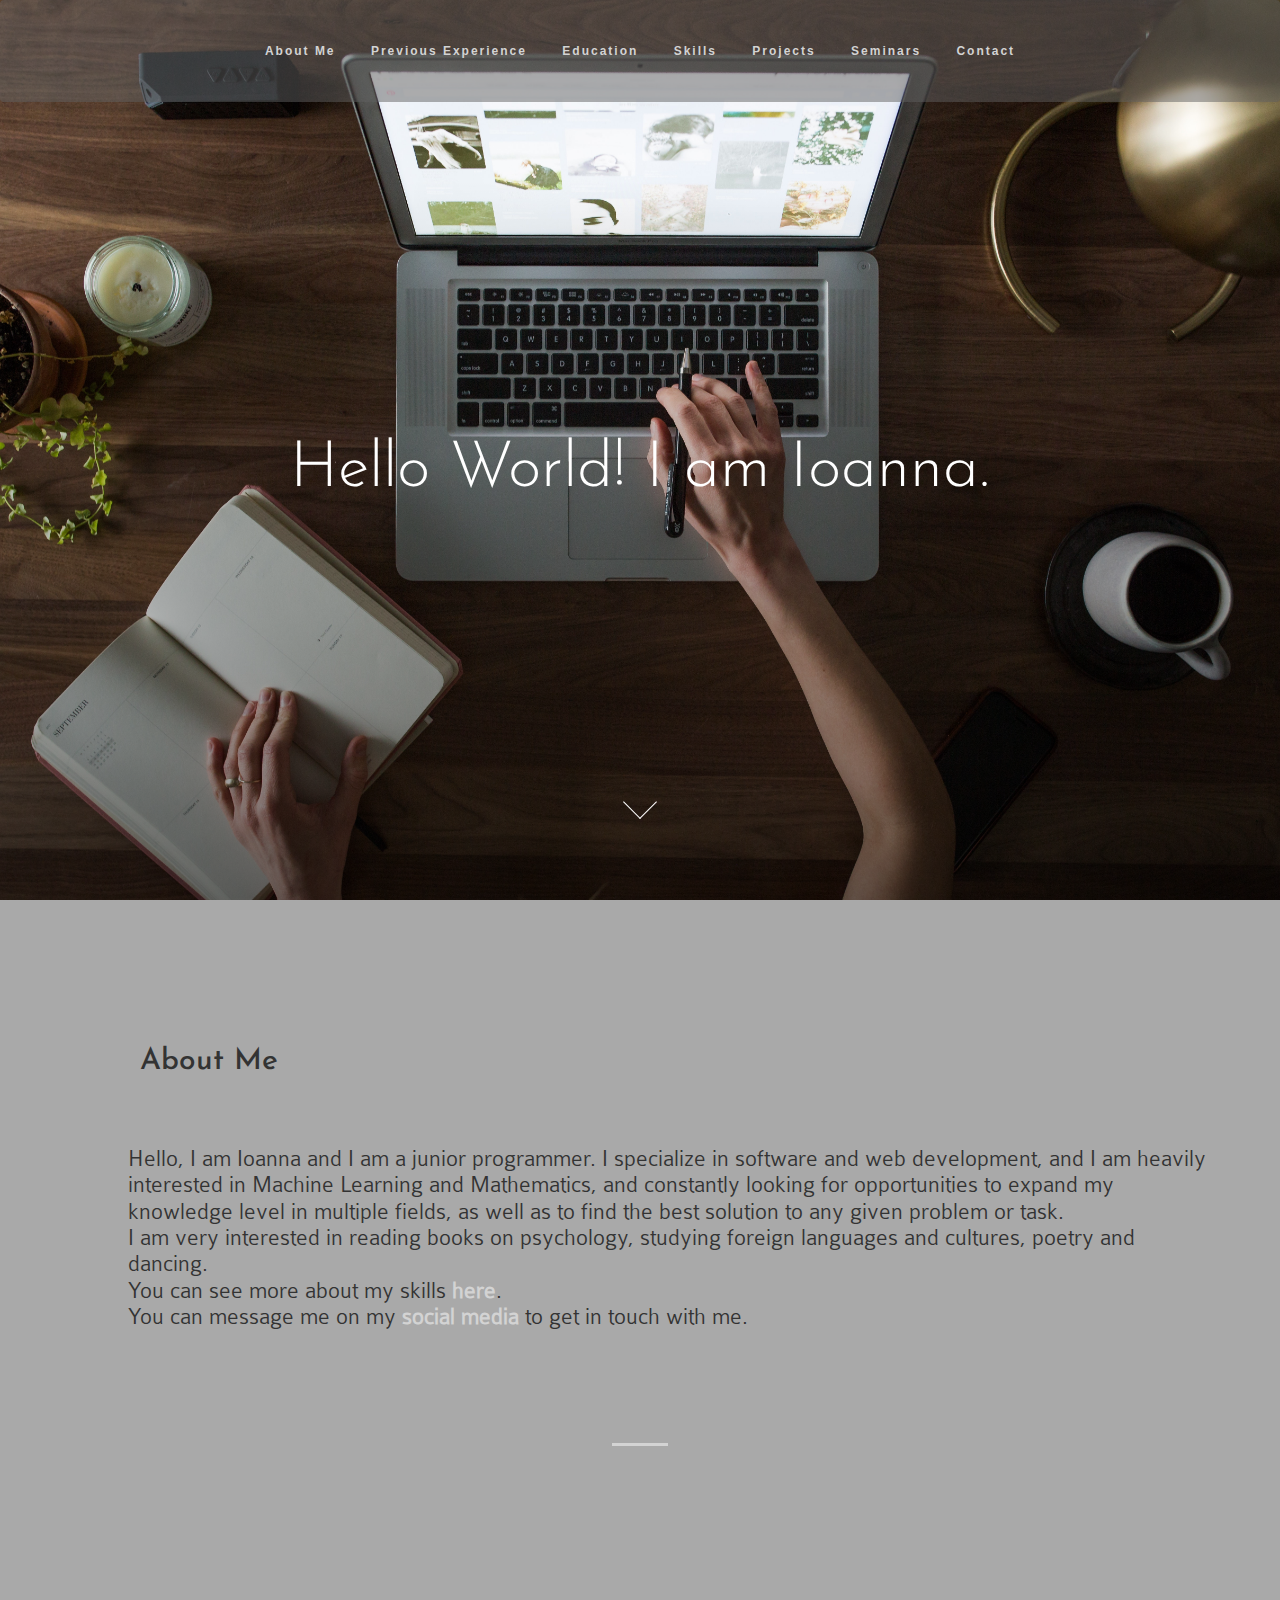
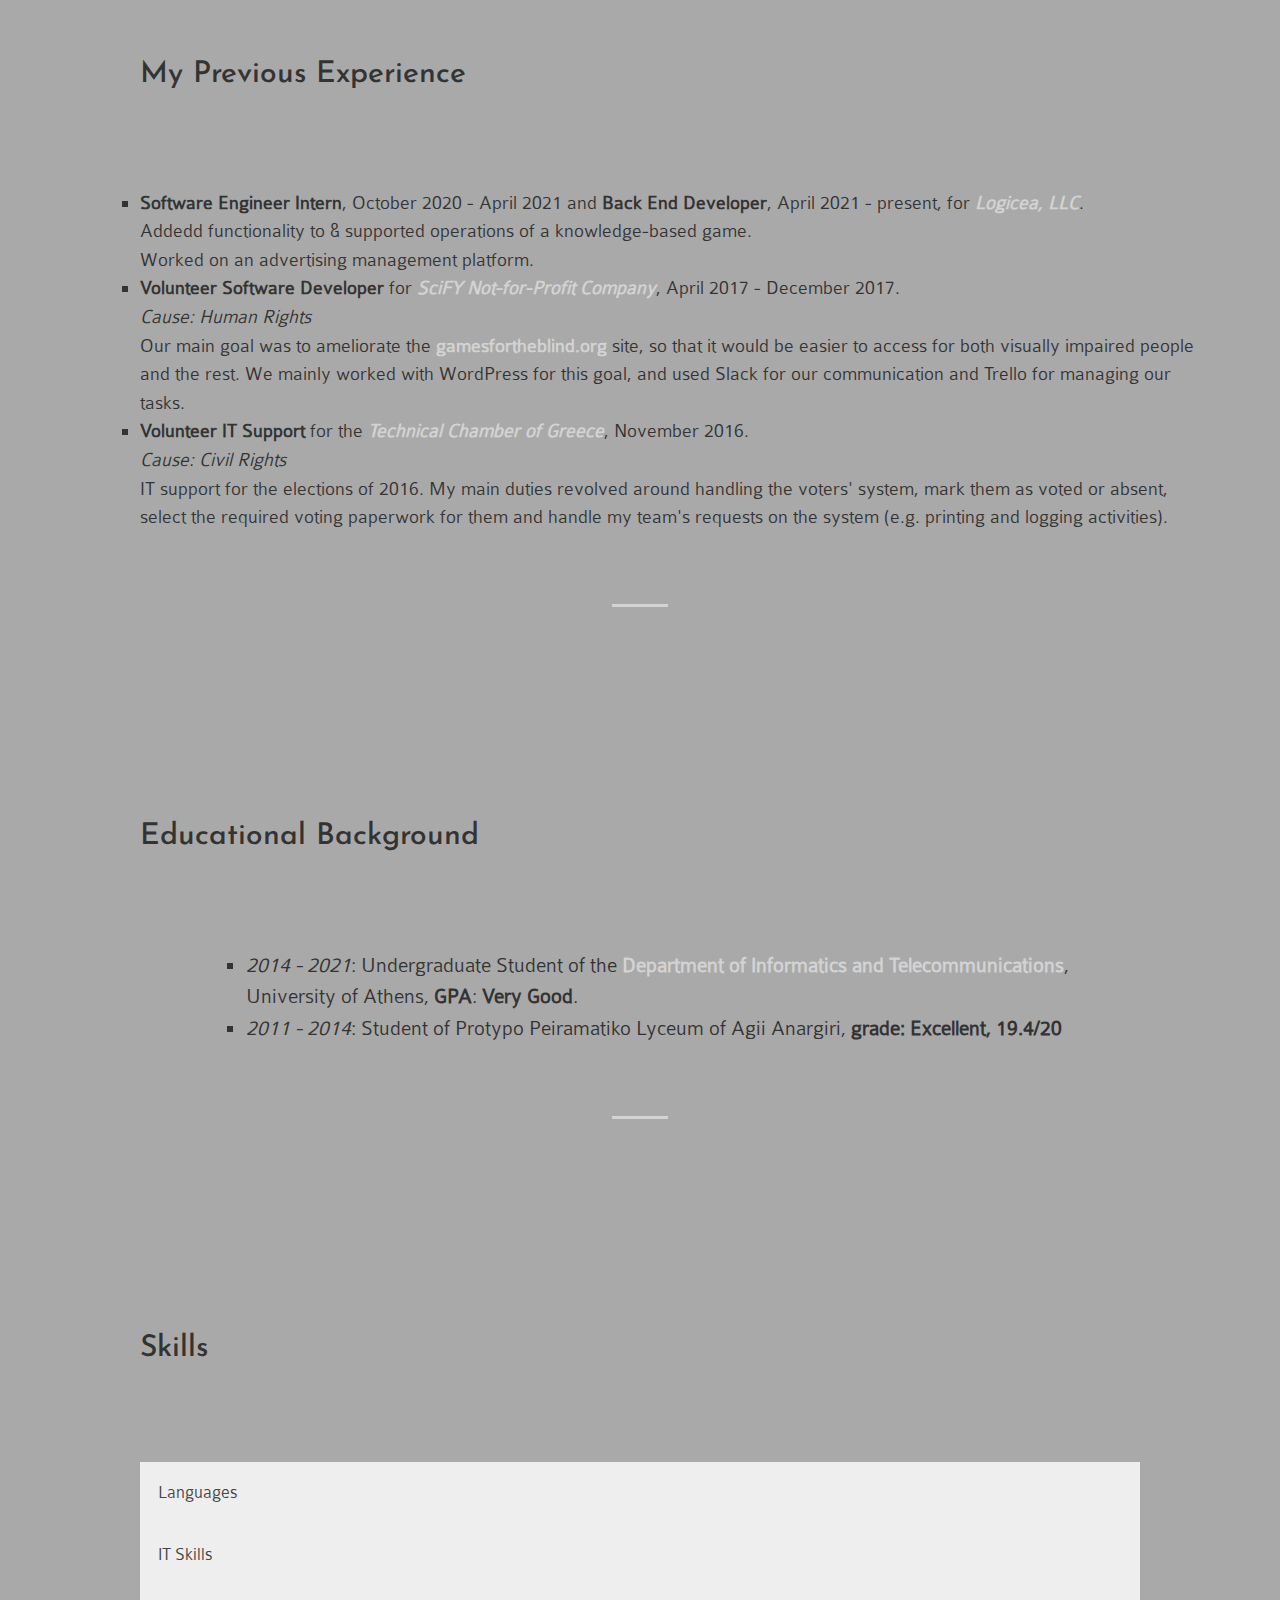
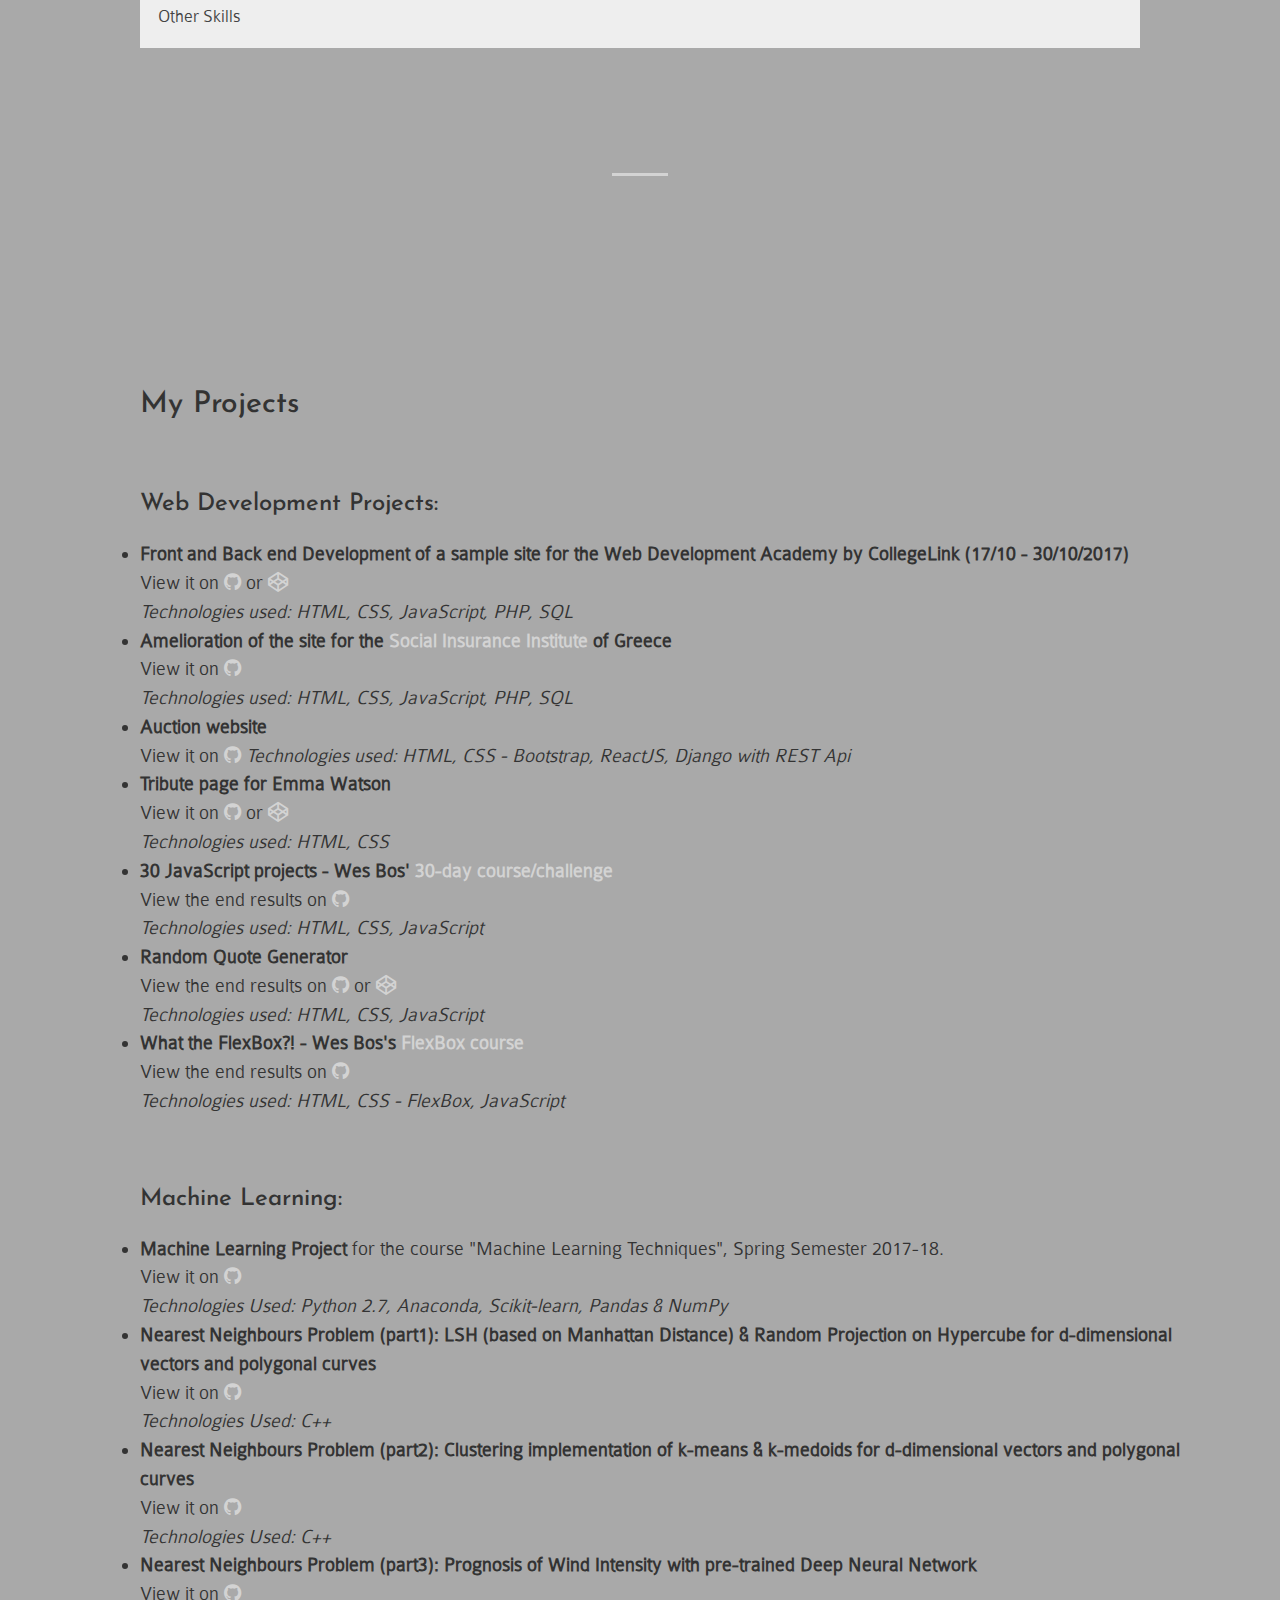
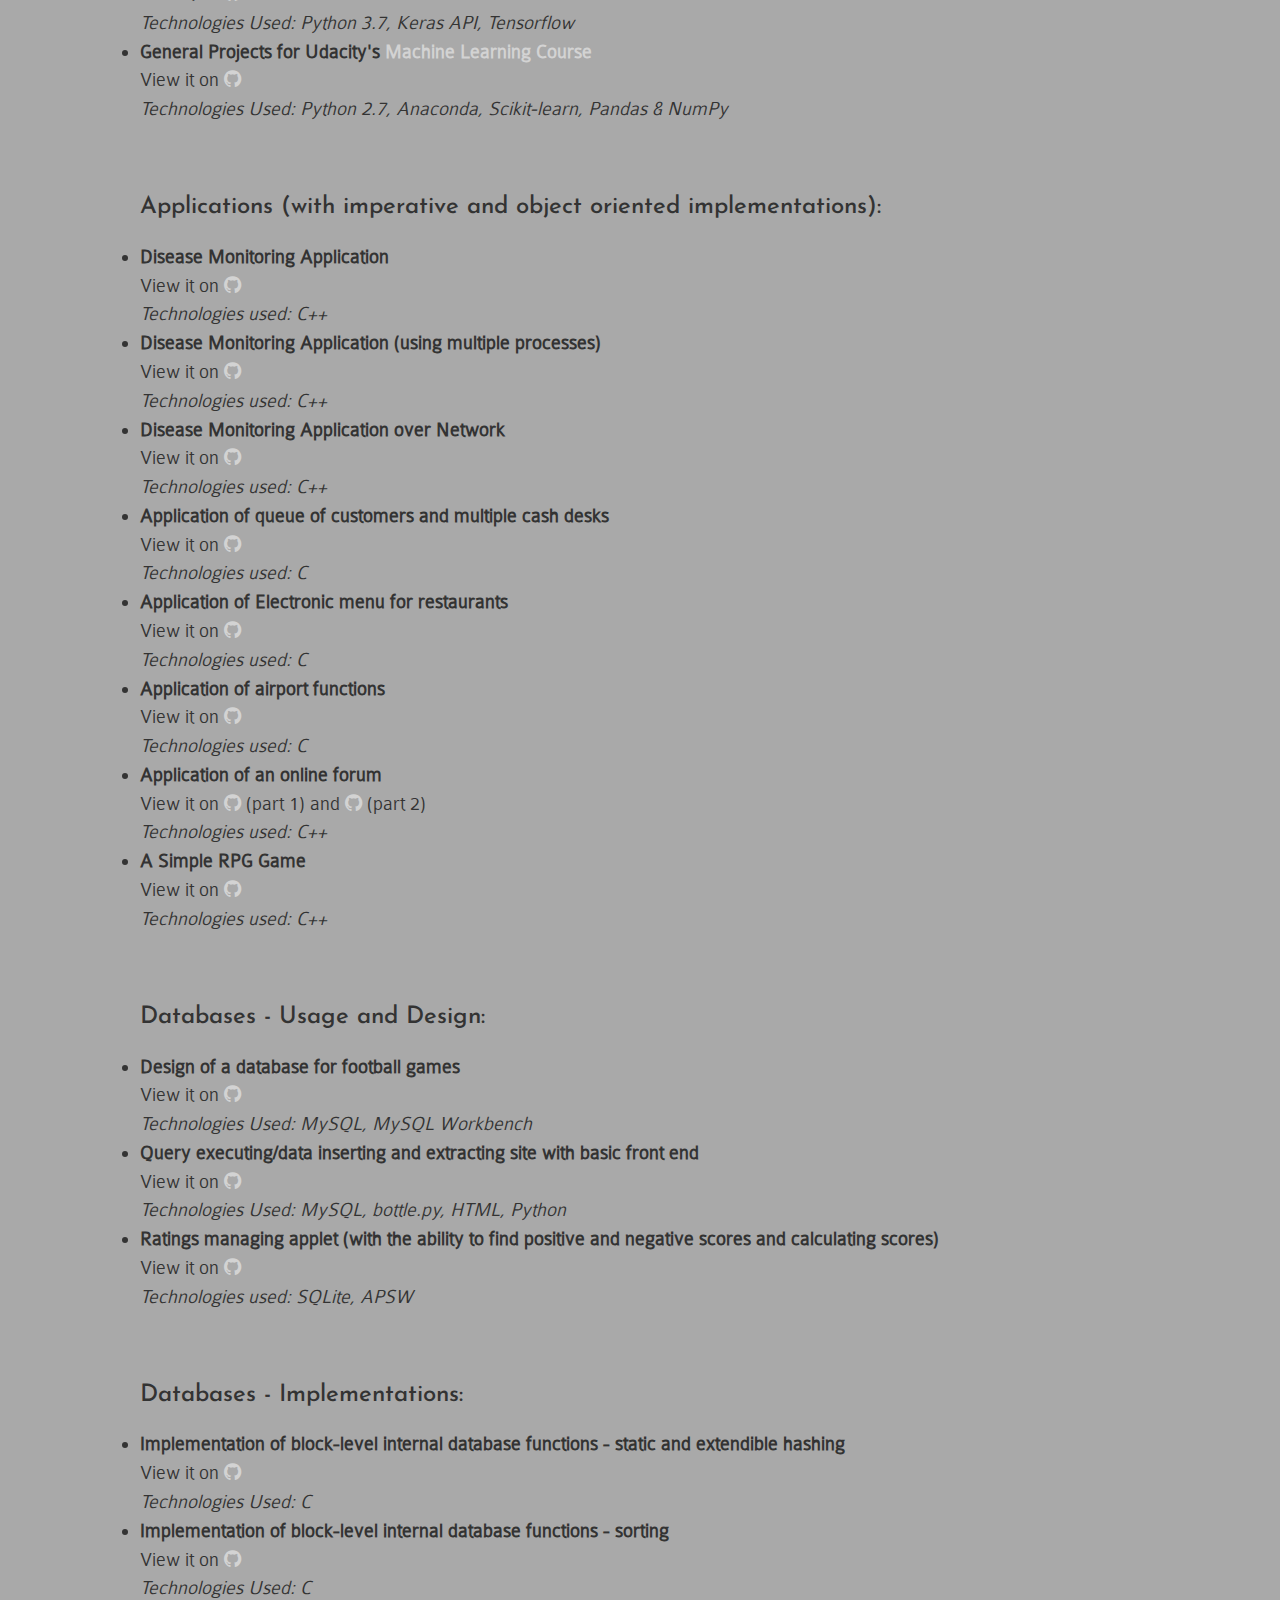
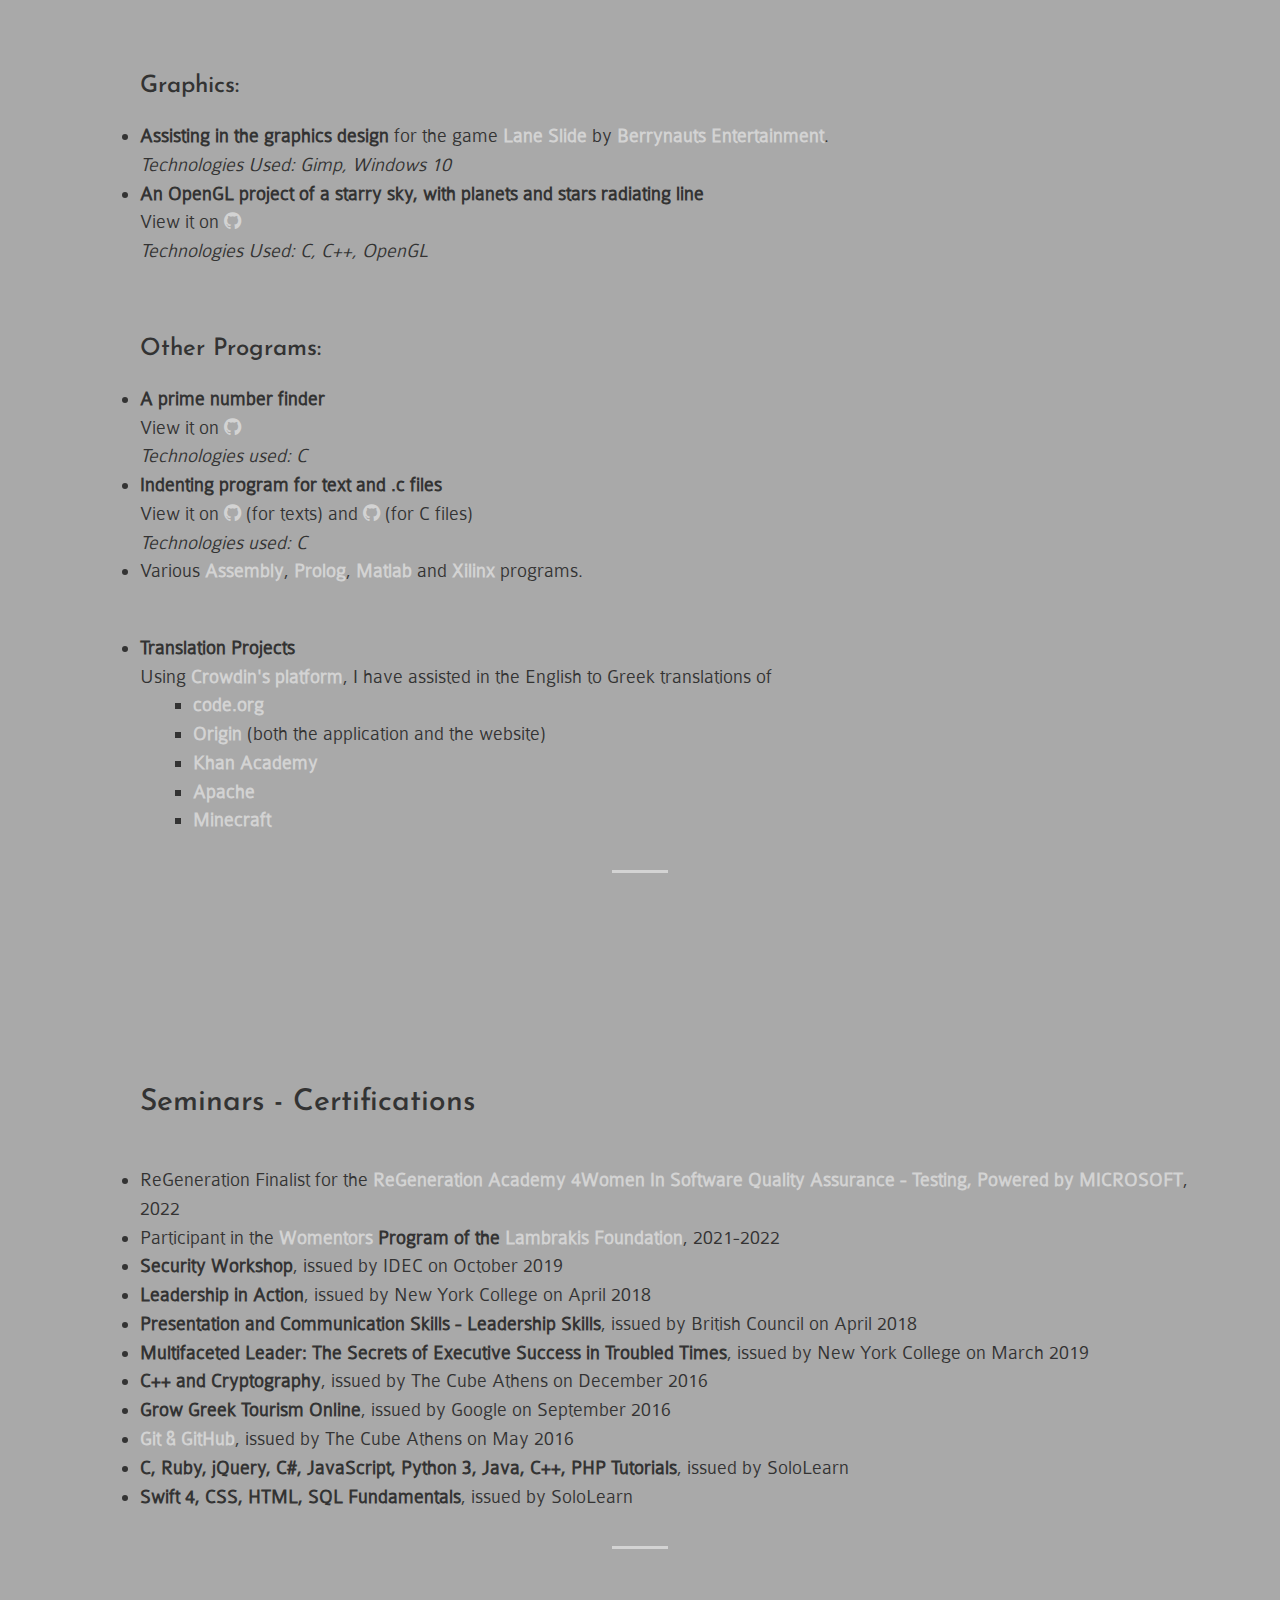
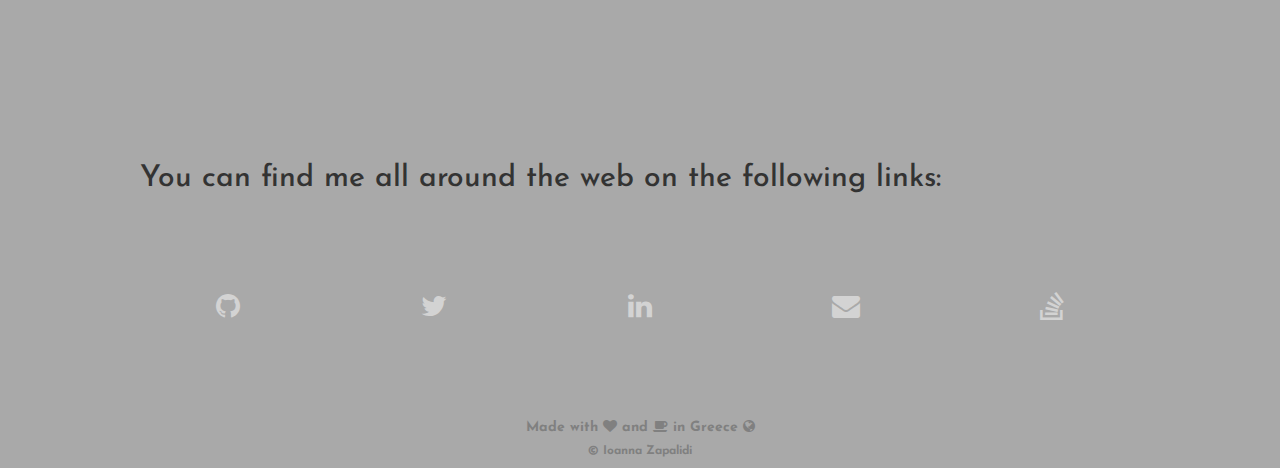
==== index.html @ dc206bec "Update index.html" ====
<!DOCTYPE html>
<html lang="en">

<head>
    <meta charset="utf-8" />
    <meta name="viewport" content="width=device-width, initial-scale=1, shrink-to-fit=no" />
    <meta name="description" content="" />
    <meta name="author" content="" />
    <title>Ioanna's Portfolio</title>
    <link rel="stylesheet" type="text/css" href="./css/style.css" />
    <link rel="stylesheet" href="https://maxcdn.bootstrapcdn.com/bootstrap/3.3.7/css/bootstrap.min.css" />
    <link rel="stylesheet" href="https://cdnjs.cloudflare.com/ajax/libs/font-awesome/4.7.0/css/font-awesome.min.css" />
    <link rel="shortcut icon" type="image/x-icon" href="./img/fav.ico" />
    <script src="https://ajax.googleapis.com/ajax/libs/jquery/3.2.1/jquery.min.js"></script>
    <script src="https://maxcdn.bootstrapcdn.com/bootstrap/3.3.7/js/bootstrap.min.js"></script>
    <noscript>Sorry, your browser does not support JavaScript!</noscript>
</head>

<body>
    <button onclick="topFunction()" id="myBtn" title="Go to top"><i class="fa fa-chevron-up"></i></button>
    <nav class="nav">
        <button class="menu">
      <em class="hamburger"></em>
    </button>
        <ul class="navbar" style="background: rgba(96, 95, 95, 0.5);">
            <li class="firstNavLink">
                <a href="#aboutMe">About Me</a>
            </li>
            <li>
                <a href="#previousExperience">Previous Experience</a>
            </li>
            <li>
                <a href="#education">Education</a>
            </li>
            <li>
                <a href="#skills">Skills</a>
            </li>
            <li>
                <a href="#projects">Projects</a>
            </li>
            <li>
                <a href="#seminars">Seminars</a>
            </li>
            <li>
                <a href="#contactMe">Contact</a>
            </li>
        </ul>
    </nav>
    <script src="https://ajax.googleapis.com/ajax/libs/jquery/3.3.1/jquery.min.js"></script>
    <script src="./js/index.js"></script>
    <section id="section1">
        <h1 class="initialText">Hello World! I am Ioanna.</h1>
        <h1 class="alternativeText">Hello World! <br> I am Ioanna.</h1>
        <!--<script>
        var swap1 = document.querySelector(".initialText");
        var swap2 = document.querySelector(".alternativeText");
      </script>
      -->
        <a href="#aboutMe"><span></span></a>
        <script type="text/javascript">
            var $root = $("html, body");
            $('a[href^="#"]').click(function() {
                $root.animate({
                        scrollTop: $($.attr(this, "href")).offset().top,
                    },
                    500
                );
                return false;
            });
        </script>
    </section>
    <div class="container-fluid" id="aboutMe">
        <h2 class="title">
            About Me
        </h2>
        <div class="row">
            <div class="col-md-12" id="about">
                <script type="text/javascript">
                    $(window).resize(function() {
                        if ($(this).width() < 1024) {
                            $("#moi").hide();
                        } else {
                            $("#moi").show();
                        }
                    });
                </script>
                <h3>
                    Hello, I am Ioanna and I am a junior programmer. I specialize in software and web development, and I am heavily interested in Machine Learning and Mathematics, and constantly looking for opportunities to expand my knowledge level in multiple
                    fields, as well as to find the best solution to any given problem or task.<br /> I am very interested in reading books on psychology, studying foreign languages and cultures, poetry and dancing.<br /> You can see more about
                    my skills <a href="#skills">here</a>.<br /> You can message me on my <a href="#contactMe">social media</a> to get in touch with me.
                </h3>
            </div>
        </div>
        <div class="line-gray text-center">
            <span></span>
        </div>
    </div>
    <div class="container-fluid" id="previousExperience">
        <h2 class="title">
            My Previous Experience
        </h2>
        <div class="list" id="listPrEx">
            <ul>
                <li>
                    <b>Software Engineer Intern</b>, October 2020 - April 2021 and <b>Back End Developer</b>, April 2021 - present, for <i><a href="https://www.logicea.com/">Logicea, LLC</a></i>.
                    <br /> Addedd functionality to & supported operations of a knowledge-based game.
                    <br /> Worked on an advertising management platform.
                </li>
                <li>
                    <b>Volunteer Software Developer</b> for
                    <i><a href="http://www.scify.gr/site/en/">SciFY Not-for-Profit Company</a></i>, April 2017 - December 2017.
                    <br />
                    <i>Cause: Human Rights</i><br /> Our main goal was to ameliorate the
                    <a href="http://www.gamesfortheblind.org/">gamesfortheblind.org</a> site, so that it would be easier to access for both visually impaired people and the rest. We mainly worked with WordPress for this goal, and used Slack for our communication
                    and Trello for managing our tasks.
                </li>
                <li>
                    <b>Volunteer IT Support</b> for the
                    <i><a href="http://portal.tee.gr/portal/page/portal/TEE/TCG">Technical Chamber of Greece</a></i>, November 2016.
                    <br />
                    <i>Cause: Civil Rights</i><br /> IT support for the elections of 2016. My main duties revolved around handling the voters' system, mark them as voted or absent, select the required voting paperwork for them and handle my team's requests
                    on the system (e.g. printing and logging activities).
                </li>
            </ul>
        </div>
        <div class="line-gray text-center">
            <span></span>
        </div>
    </div>
    <div class="container-fluid" id="education">
        <div class="title">
            <h2>
                Educational Background
            </h2>
        </div>
        <div class="list" id="listEdu">
            <ul>
                <li>
                    <i>2014 - 2021</i>: Undergraduate Student of the
                    <a href="http://di.uoa.gr">Department of Informatics and Telecommunications</a>, University of Athens,
                    <b>GPA</b>:
                    <b>Very Good</b>.
                    <!-- Bachelor of Science in Informatics & Telecommunications (4-year degree; 240 ECTS; Grade percentile x%) -->
                </li>
                <li>
                    <i>2011 - 2014</i>: Student of Protypo Peiramatiko Lyceum of Agii Anargiri, <b>grade: Excellent, 19.4/20</b>
                </li>
            </ul>
        </div>
        <div class="line-gray text-center">
            <span></span>
        </div>
    </div>
    <div class="container-fluid" id="skills">
        <div class="title">
            <h2>
                Skills
            </h2>
        </div>
        <div id="bigTable">
            <button class="accordion">Languages</button>
            <div class="panel">
                <table>
                    <thead>
                        <th>Language&nbsp;&nbsp;&nbsp;</th>
                        <th>Level</th>
                    </thead>
                    <tr>
                        <td>Greek</td>
                        <td>Native</td>
                    </tr>
                    <tr>
                        <td>English</td>
                        <td>
                            Certificate of Proficiency in English (University of Michigan), First Certificate of English (University of Cambridge)
                        </td>
                    </tr>
                    <tr>
                        <td>French</td>
                        <td>Delf, niveau B2</td>
                    </tr>
                    <tr>
                        <td>Spanish</td>
                        <td>
                            State Certificate of Language Proficiency (ΚΠγ), level B2 (intermediate)
                        </td>
                    </tr>
                </table>
            </div>
            <button class="accordion">IT Skills</button>
            <div class="panel">
                <table>
                    <thead>
                        <th>Skill</th>
                        <th>Specifics</th>
                    </thead>
                    <tr>
                        <td>Programming Languages</td>
                        <td>
                            C, C++, Python (2.7, 3.5), JAVA (8, 14, 16), Kotlin,  Assembly (MIPS)
                            <!--, Ruby (basics), Swift 4 (basics), C# (basics)-->
                        </td>
                    </tr>
                    <tr>
                        <td>Programming Utilities & Frameworks</td>
                        <td>
                            Apache Kafka, Spring Boot, Docker
                        </td>
                    </tr>
                    <tr>
                        <td>Databases</td>
                        <td>
                            MySQL, MongoDB, Redis, PostgreSQL
                        </td>
                    </tr>
                    <tr>
                        <td>Web Development</td>
                        <td>
                            HTML, CSS, JavaScript (Vanilla, ReactJS), Django
                            <!--, jQuery (fundamentals)-->
                        </td>
                    </tr>
                    <tr>
                        <td>Operational Systems</td>
                        <td>
                            Windows OS (XP, Vista, 7, 8, 8.1, 10), Linux Ubuntu (14.04, 16.04, 18.04, 19.04)
                        </td>
                    </tr>
                    <tr>
                        <td>Version Control & Project Coordination</td>
                        <td>Git, Scrum, Agile, Trello Boards</td>
                    </tr>
                    <tr>
                        <td>Other Programs</td>
                        <td>
                            Microsoft Office (2003, 2007), Xilinx, Unity3D ISE, MatLab, QTSpim, LibreOffice
                        </td>
                    </tr>
                    <tr>
                        <td>Graphics</td>
                        <td>Inkscape, GIMP, OpenGL</td>
                    </tr>
                </table>
            </div>
            <button class="accordion">Other Skills</button>
            <div class="panel">
                <ul>
                    <li>Teamwork</li>
                    <li>Leadership</li>
                    <li>Research</li>
                    <li>Problem Solving</li>
                    <li>E-Learning</li>
                </ul>
            </div>
        </div>
        <div class="line-gray text-center">
            <span></span>
        </div>
        <script type="text/javascript">
            var acc = document.getElementsByClassName("accordion");
            var i;
            for (i = 0; i < acc.length; i++) {
                acc[i].addEventListener("click", function() {
                    this.classList.toggle("active");
                    var panel = this.nextElementSibling;
                    if (panel.style.display === "block") {
                        panel.style.display = "none";
                    } else {
                        panel.style.display = "block";
                    }
                });
            }
        </script>
    </div>
    <div class="container-fluid" id="projects">
        <h2 class="title">
            My Projects
        </h2>
        <h3 class="projectGenres">
            Web Development Projects:
        </h3>
        <ul>
            <li>
                <b>Front and Back end Development of a sample site for the Web
          Development Academy by CollegeLink (17/10 - 30/10/2017)</b><br /> View it on
                <a href="https://github.com/ZapDos7/WDA_Project"><i class="fa fa-github"></i></a> or
                <a href="https://codepen.io/IoannaZapalidi/pen/EbyGKq"><i class="fa fa-codepen"></i></a><br />
                <i>Technologies used: HTML, CSS, JavaScript, PHP, SQL</i>
            </li>
            <li>
                <b>Amelioration of the site for the
          <a href="http://www.ika.gr">Social Insurance Institute</a> of
          Greece</b><br />View it on
                <a href="https://github.com/ZapDos7/HCI_IKA"><i class="fa fa-github"></i></a><br />
                <i>Technologies used: HTML, CSS, JavaScript, PHP, SQL</i>
            </li>
            <li>
                <b>Auction website</b><br /> View it on
                <a href="https://github.com/chris94dim/auctionWebForDi"><i class="fa fa-github"></i></a>
                <i>Technologies used: HTML, CSS - Bootstrap, ReactJS, Django with REST
          Api</i>
            </li>
            <li>
                <b>Tribute page for Emma Watson</b><br /> View it on
                <a href="https://github.com/ZapDos7/freeCodeCamp_mywork/blob/master/emma_watson_tribute_page.html"><i
            class="fa fa-github"></i></a> or
                <a href="https://codepen.io/IoannaZapalidi/pen/NyVOQj"><i class="fa fa-codepen"></i></a><br />
                <i>Technologies used: HTML, CSS</i>
            </li>
            <li>
                <b>30 JavaScript projects - Wes Bos'
          <a href="https://javascript30.com/">30-day course/challenge</a></b><br /> View the end results on
                <a href="https://github.com/ZapDos7/30DaysJS"><i class="fa fa-github"></i></a><br />
                <i>Technologies used: HTML, CSS, JavaScript</i>
            </li>
            <li>
                <b>Random Quote Generator</b><br /> View the end results on
                <a href="https://github.com/ZapDos7/freeCodeCamp_mywork/tree/master/RandomQuoteGenerator"><i
            class="fa fa-github"></i></a> or
                <a href="https://codepen.io/IoannaZapalidi/pen/GdOawm"><i class="fa fa-codepen"></i></a><br />
                <i>Technologies used: HTML, CSS, JavaScript</i>
            </li>
            <li>
                <b>What the FlexBox?! - Wes Bos's
          <a href="https://flexbox.io/">FlexBox course</a></b><br /> View the end results on
                <a href="https://github.com/ZapDos7/What-The-FlexBox"><i class="fa fa-github"></i></a><br />
                <i>Technologies used: HTML, CSS - FlexBox, JavaScript</i>
            </li>
        </ul>
        <h3 class="projectGenres">
            Machine Learning:
        </h3>
        <ul>
            <li>
                <b>Machine Learning Project</b> for the course "Machine Learning Techniques", Spring Semester 2017-18.<br /> View it on
                <a href="https://github.com/ZapDos7/MachineLearning2018"><i class="fa fa-github"></i></a><br />
                <i>Technologies Used: Python 2.7, Anaconda, Scikit-learn, Pandas &
          NumPy</i>
            </li>
            <li>
                <b>Nearest Neighbours Problem (part1): LSH (based on Manhattan
          Distance) & Random Projection on Hypercube for d-dimensional vectors
          and polygonal curves</b><br /> View it on
                <a href="https://github.com/ZapDos7/project1"><i class="fa fa-github"></i></a><br />
                <i>Technologies Used: C++</i>
            </li>
            <li>
                <b>Nearest Neighbours Problem (part2): Clustering implementation of
          k-means & k-medoids for d-dimensional vectors and polygonal
          curves</b><br /> View it on
                <a href="https://github.com/ZapDos7/project2"><i class="fa fa-github"></i></a><br />
                <i>Technologies Used: C++</i>
            </li>
            <li>
                <b>Nearest Neighbours Problem (part3): Prognosis of Wind Intensity
          with pre-trained Deep Neural Network</b><br /> View it on
                <a href="https://github.com/ZapDos7/project3"><i class="fa fa-github"></i></a><br />
                <i>Technologies Used: Python 3.7, Keras API, Tensorflow</i>
            </li>
            <li>
                <b>General Projects for Udacity's
          <a href="https://classroom.udacity.com/courses/ud120/">Machine Learning Course</a> </b><br /> View it on
                <a href="https://github.com/ZapDos7/MachineLearning"><i class="fa fa-github"></i></a><br />
                <i>Technologies Used: Python 2.7, Anaconda, Scikit-learn, Pandas &
          NumPy</i>
            </li>
        </ul>
        <h3 class="projectGenres">
            Applications (with imperative and object oriented implementations):
        </h3>
        <ul>
            <li>
                <b>Disease Monitoring Application</b><br /> View it on <a href="https://github.com/ZapDos7/syspro1"><i class="fa fa-github"></i></a><br>
                <i>Technologies used: C++</i>
            </li>
            <li>
                <b>Disease Monitoring Application (using multiple processes)</b><br /> View it on <a href="https://github.com/ZapDos7/syspro2"><i class="fa fa-github"></i></a><br>
                <i>Technologies used: C++</i>
            </li>
            <li>
                <b>Disease Monitoring Application over Network</b><br /> View it on <a href="https://github.com/ZapDos7/syspro3"><i class="fa fa-github"></i></a><br>
                <i>Technologies used: C++</i>
            </li>
            <li>
                <b>Application of queue of customers and multiple cash desks</b><br /> View it on
                <a href="https://github.com/ZapDos7/Data_Structures_2015/tree/master/Ergasia1"><i
            class="fa fa-github"></i></a><br />
                <i>Technologies used: C</i>
            </li>
            <li>
                <b>Application of Electronic menu for restaurants</b><br /> View it on
                <a href="https://github.com/ZapDos7/Data_Structures_2015/tree/master/Ergasia2"><i
            class="fa fa-github"></i></a><br />
                <i>Technologies used: C</i>
            </li>
            <li>
                <b>Application of airport functions</b><br /> View it on
                <a href="https://github.com/ZapDos7/Data_Structures_2015/tree/master/Ergasia3"><i
            class="fa fa-github"></i></a><br />
                <i>Technologies used: C</i>
            </li>
            <li>
                <b>Application of an online forum</b><br /> View it on
                <a href="https://github.com/ZapDos7/OOP_Cpp_2015/tree/master/EXER%201"><i class="fa fa-github"></i></a> (part 1) and
                <a href="https://github.com/ZapDos7/OOP_Cpp_2015/tree/master/EXER%202"><i class="fa fa-github"></i></a> (part 2)<br />
                <i>Technologies used: C++</i>
            </li>
            <li>
                <b>A Simple RPG Game</b><br /> View it on
                <a href="https://github.com/ZapDos7/OOP_Cpp_2015/tree/master/EXER%203"><i class="fa fa-github"></i></a><br />
                <i>Technologies used: C++</i>
            </li>
        </ul>
        <h3 class="projectGenres">
            Databases - Usage and Design:
        </h3>
        <ul>
            <li>
                <b>Design of a database for football games</b><br />View it on
                <a href="https://github.com/ZapDos7/Databases1_2016/tree/master/3"><i class="fa fa-github"></i></a><br />
                <i>Technologies Used: MySQL, MySQL Workbench</i>
            </li>
            <li>
                <b>Query executing/data inserting and extracting site with basic front
          end</b><br />View it on
                <a href="https://github.com/ZapDos7/Databases1_2016/tree/master/2"><i class="fa fa-github"></i></a><br />
                <i>Technologies Used: MySQL, bottle.py, HTML, Python</i>
            </li>
            <li>
                <b>Ratings managing applet (with the ability to find positive and
          negative scores and calculating scores)</b><br />View it on
                <a href="https://github.com/ZapDos7/Databases1_2017/tree/master/assignment3_omada58"><i
            class="fa fa-github"></i></a><br />
                <i>Technologies used: SQLite, APSW</i>
            </li>
        </ul>
        <h3 class="projectGenres">
            Databases - Implementations:
        </h3>
        <ul>
            <li>
                <b>Implementation of block-level internal database functions - static
          and extendible hashing</b><br /> View it on
                <a href="https://github.com/ZapDos7/Databases2_2017/tree/master/ergasia_1/Ergasia%201%202016-2017"><i
            class="fa fa-github"></i></a><br />
                <i>Technologies Used: C</i>
            </li>
            <li>
                <b>Implementation of block-level internal database functions -
          sorting</b><br /> View it on
                <a href="https://github.com/ZapDos7/Databases2_2017/tree/master/ergasia_2"><i
            class="fa fa-github"></i></a><br />
                <i>Technologies Used: C</i>
            </li>
        </ul>
        <h3 class="projectGenres">
            Graphics:
        </h3>
        <ul>
            <li>
                <b>Assisting in the graphics design</b> for the game
                <a href="https://play.google.com/store/apps/details?id=com.Berrynauts.LaneSlide&hl=en">Lane Slide</a> by
                <a href="http://halisavakis.com/berrynauts/">Berrynauts Entertainment</a>.<br />
                <i>Technologies Used: Gimp, Windows 10</i>
            </li>
            <li>
                <b>An OpenGL project of a starry sky, with planets and stars radiating
          line</b><br /> View it on
                <a href="https://github.com/ZapDos7/Starry_Sky"><i class="fa fa-github"></i></a><br />
                <i>Technologies Used: C, C++, OpenGL</i>
            </li>
        </ul>
        <h3 class="projectGenres">
            Other Programs:
        </h3>
        <ul>
            <li>
                <b>A prime number finder</b><br />View it on
                <a href="https://github.com/ZapDos7/Small_C_Programs/tree/master/Ergasia_1"><i class="fa fa-github"></i></a>
                <br /><i>Technologies used: C</i>
            </li>
            <li>
                <b>Indenting program for text and .c files</b><br />View it on
                <a href="https://github.com/ZapDos7/Small_C_Programs/tree/master/Ergasia_2"><i class="fa fa-github"></i></a> (for texts) and
                <a href="https://github.com/ZapDos7/Small_C_Programs/tree/master/Ergasia_3"><i class="fa fa-github"></i></a> (for C files) <br /><i>Technologies used: C</i>
            </li>
            <li>
                Various
                <a href="https://github.com/ZapDos7/Assembly_Projects">Assembly</a>,
                <a href="https://github.com/ZapDos7/Prolog_Projects">Prolog</a>,
                <a href="https://github.com/ZapDos7/MatlabV">Matlab</a> and
                <a href="https://github.com/ZapDos7/LogicDesignLab_Xilinx">Xilinx</a> programs.
            </li>
        </ul>
        <ul>
            <li>
                <b>Translation Projects</b><br /> Using <a href="https://crowdin.com/">Crowdin's platform</a>, I have assisted in the English to Greek translations of
                <ul class="translations-ul">
                    <li><a href="https://code.org/">code.org</a></li>
                    <li>
                        <a href="https://www.originprotocol.com/en">Origin</a> (both the application and the website)
                    </li>
                    <li><a href="https://www.khanacademy.org/">Khan Academy</a></li>
                    <li><a href="https://httpd.apache.org/">Apache</a></li>
                    <li><a href="https://www.minecraft.net/en-us/">Minecraft</a></li>
                </ul>
            </li>
        </ul>
        <div class="line-gray text-center">
            <span></span>
        </div>
    </div>

    <div class="container-fluid" id="seminars">
        <h2 class="title">
            Seminars - Certifications
        </h2>
        <ul>
            <!-- <li> <b>Full Stack Web Development Certification</b>, issued by Free Code Camp on XX, YYYY </li> -->
            <li>ReGeneration Finalist for the <b><a href="https://www.regeneration.gr/en/regen-academy/4women-in-software-quality-assurance-testing/">ReGeneration Academy 4Women In Software Quality Assurance - Testing, Powered by MICROSOFT</a></b>, 2022</li>
            <li>Participant in the <b><a href="https://www.womentors.gr/en/home/">Womentors</a> Program of the <a href="https://www.lrf.gr/">Lambrakis Foundation</a></b>, 2021-2022</li>
            <li><b>Security Workshop</b>, issued by IDEC on October 2019</li>
            <li><b>Leadership in Action</b>, issued by New York College on April 2018</li>
            <li><b>Presentation and Communication Skills - Leadership Skills</b>, issued by British Council on April 2018</li>
            <li><b>Multifaceted Leader: The Secrets of Executive Success in Troubled Times</b>, issued by New York College on March 2019</li>
            <li><b>C++ and Cryptography</b>, issued by The Cube Athens on December 2016</li>
            <li><b>Grow Greek Tourism Online</b>, issued by Google on September 2016</li>
            <li><b><a href="http://git-class.gr/">Git & GitHub</a></b>, issued by The Cube Athens on May 2016</li>
            <li><b>C, Ruby, jQuery, C#, JavaScript, Python 3, Java, C++, PHP Tutorials</b>, issued by SoloLearn</li>
            <li><b>Swift 4, CSS, HTML, SQL Fundamentals</b>, issued by SoloLearn</li>
        </ul>
        <div class="line-gray text-center">
            <span></span>
        </div>
    </div>

    <div class="container-fluid" id="contactMe">
        <h2 class="title">
            You can find me all around the web on the following links:
        </h2>
        <div class="row align-items-center text-center" id="links">
            <div>
                <a href="https://github.com/ZapDos7/"><i class="fa fa-github fa-2x"></i></a>
            </div>
            <div>
                <a href="https://twitter.com/ioanna_zap"><i class="fa fa-twitter fa-2x"></i></a>
            </div>
            <div>
                <a href="https://www.linkedin.com/in/ioanna-zapalidi/"><i class="fa fa-linkedin fa-2x"></i></a>
            </div>
            <div>
                <a href="mailto:ioanna.zapalidi@gmail.com"><i class="fa fa-envelope fa-hover-hidden fa-2x"></i><i
            class="fa fa-envelope-open fa-hover-show fa-2x"></i></a>
            </div>
            <div>
                <a href="https://stackoverflow.com/users/7436412/zap"><i class="fa fa-stack-overflow fa-2x"></i></a>
            </div>
        </div>
    </div>

    <div class="container-fluid footer text-center">
        <div class="row align-items-center text-center" id="footer">
            <h5>
                Made with <i class="fa fa-heart"></i> and
                <i class="fa fa-coffee"></i> in Greece <i class="fa fa-globe"></i>
            </h5>
            <h6>© Ioanna Zapalidi</h6>
        </div>
    </div>
</body>

</html>
---- css/style.css ----
/*Font*/

@import url(https://fonts.googleapis.com/css?family=Josefin+Sans:300,400);
* {
    margin: 0;
    padding: 0;
}


/* See https://codepen.io/nxworld/pen/OyRrGy for more */

@font-face {
    font-family: 'Colaborate';
    src: url('../otfs/Colab/ColabLig.otf');
}


/* Entire Page*/

body {
    color: white;
    height: 100%;
    background-color: #A9A9A9 !important;
    position: relative;
    /* important for scrollspy */
}

html {
    height: 100%;
}


/* NavBar */

.navbar {
    padding-left: 10%;
    padding-right: 10%;
}

.nav {
    text-align: center;
    transition: all .5s ease;
    font-size: 12px;
    font-family: 'Open Sans', sans-serif;
    width: 100%;
    z-index: 100;
    position: absolute;
    /* bottom: 0; */
    left: 0;
    letter-spacing: 2px;
    line-height: 100px;
    -webkit-transition-property: background-color, box-shadow, line-height, height;
    transition-property: background-color, box-shadow, line-height, height;
    -webkit-transition-timing-function: cubic-bezier(0.78, 0.13, 0.15, 0.86);
    transition-timing-function: cubic-bezier(0.78, 0.13, 0.15, 0.86);
    -webkit-transition-duration: 0.3s;
    transition-duration: 0.3s;
}

.nav ul {
    margin: 0;
}

.nav ul li {
    text-align: center;
    display: inline-block;
    list-style: none;
    padding: 15px 15px;
    cursor: pointer;
    line-height: 30px;
}

.sticky {
    position: fixed !important;
    top: 0;
    box-shadow: 0 1px 4px rgba(0, 0, 0, 0.3);
    /* box-shadow: 0 4px 5px -2px rgba(0,0,0,0.22), 0 2px 1px -1px rgba(0,0,0,0.05); */
    background-color: #fff;
    line-height: 30px;
}

.sticky ul li a {
    color: #6E7982;
}

.sticky ul li:hover a {
    color: #E33B00;
}

.pattern-overlay {
    height: 100%;
    left: 0;
    position: fixed;
    top: 0;
    width: 100%;
    z-index: 0;
}

.menu {
    display: none;
}

.nav open>button {
    border-color: #000000;
}

.navbar {
    padding-left: 0%;
    padding-right: 0%;
}

#section1>.alternativeText {
    visibility: hidden;
}

#section1>.initialText {
    visibility: visible;
}

@media (max-width: 800px) {
    .firstNavLink {
        padding-top: 15% !important;
    }
    #section1>h1 {
        font-size: 280%;
    }
    #section1>.alternativeText {
        visibility: hidden;
    }
    #section1>.initialText {
        visibility: visible;
    }
    .sticky .menu {
        top: 0;
    }
    .sticky .menu .hamburger {
        background: #6E7982;
    }
    .sticky .menu .hamburger::before,
    .sticky .menu .hamburger::after {
        background: #6E7982;
    }
    .open.sticky .hamburger {
        background: transparent;
    }
    .open .hamburger {
        background-color: transparent;
    }
    .open .hamburger::before {
        -webkit-transform: rotate(45deg);
        -ms-transform: rotate(45deg);
        transform: rotate(45deg);
    }
    .open .hamburger::after {
        -webkit-transform: rotate(-45deg) translate(2px, -2px);
        -ms-transform: rotate(-45deg) translate(2px, -2px);
        transform: rotate(-45deg) translate(2px, -2px);
    }
    .menu {
        display: block;
        outline: none;
        position: relative;
        line-height: 60px;
        float: left;
        left: 20px;
        top: 20px;
        width: 60px;
        height: 60px;
        background: none;
        border: 0;
        padding: 0;
        margin: 0;
        cursor: pointer;
        opacity: 0.7;
        -webkit-transition: opacity 150ms;
        transition: opacity 150ms;
    }
    .menu:hover {
        opacity: 1;
    }
    .hamburger,
    .hamburger::after,
    .hamburger::before {
        margin: 0 auto;
        display: block;
        width: 24px;
        height: 3px;
        line-height: 0;
        -webkit-transition: all 150ms;
        transition: all 150ms;
    }
    .hamburger::before {
        content: '';
        -webkit-transform: rotate(45deg);
        -ms-transform: rotate(45deg);
        transform: rotate(45deg);
        background: #fff;
    }
    .hamburger::after {
        content: '';
        -webkit-transform: rotate(-45deg) translate(2px, -2px);
        -ms-transform: rotate(-45deg) translate(2px, -2px);
        transform: rotate(-45deg) translate(2px, -2px);
        background: #fff;
    }
    .hamburger {
        background: #fff;
    }
    .hamburger::after {
        -webkit-transform: translateY(5px);
        -ms-transform: translateY(5px);
        transform: translateY(5px);
    }
    .hamburger::before {
        -webkit-transform: translateY(-8px);
        -ms-transform: translateY(-8px);
        transform: translateY(-8px);
    }
    .navbar {
        -webkit-transition: -webkit-transform 150ms;
        transition: transform 150ms;
        background-color: white !important;
    }
    ul.navbar {
        -webkit-transform: translate(-100%, 0);
        -ms-transform: translate(-100%, 0);
        transform: translate(-100%, 0);
        /*transform: translateY(-200%);*/
        padding-left: 0;
    }
    ul.navbar li {
        line-height: calc((100vh - 160px) / 7);
        display: block;
        padding: 0;
    }
    .open .navbar {
        -webkit-transform: translate(0, 0);
        -ms-transform: translate(0, 0);
        transform: translate(0, 0);
    }
    .nav {
        height: 100px;
    }
    .nav.open {
        height: auto;
        min-height: 100%;
    }
    .nav.sticky {
        height: 60px;
    }
    .nav .open.sticky {
        height: auto;
    }
}

@media (max-width: 750px) {
    #section1>.initialText {
        visibility: hidden;
        font-size: small;
    }
    #section1>.alternativeText {
        visibility: visible;
    }
    .nav>.firstNavLink {
        padding-right: 27%;
    }
}

@media (max-width: 400px) {
    .nav>.firstNavLink {
        padding-right: 17%;
    }
    .title {
        padding-top: 30% !important;
    }
}


/*Links*/

.navbar>li>a::before {
    color: #282828 !important;
}

a {
    display: inline-block;
    position: relative;
    color: #d3d3d3 !important;
    font-weight: bold;
}

a:hover {
    text-decoration: none !important;
}

a::after {
    content: '';
    position: absolute;
    width: 100%;
    transform: scaleX(0);
    height: 2px;
    bottom: 0;
    left: 0;
    background-color: #d3d3d3;
    transform-origin: bottom right;
    transition: transform 0.25s ease-out;
}

a:hover::after {
    transform: scaleX(1);
    transform-origin: bottom left;
}


/*Top Section that points downwards*/

section {
    position: relative;
    width: 100%;
    height: 100%;
}

section::after {
    position: absolute;
    bottom: 0;
    left: 0;
    content: '';
    width: 100%;
    height: 80%;
    background: linear-gradient(to bottom, rgba(0, 0, 0, 0) 0, rgba(0, 0, 0, 0.34) 80%, rgba(0, 0, 0, 0.51) 100%);
}

section h1 {
    position: absolute;
    top: 50%;
    left: 50%;
    z-index: 2;
    -webkit-transform: translate(-50%, -50%);
    transform: translate(-50%, -50%);
    color: #fff;
    font: normal 300 64px/1 'Josefin Sans', sans-serif;
    text-align: center;
    white-space: nowrap;
}

#section1 {
    background: url(../img/pc10.jpg) center center / cover no-repeat;
    /* Pictures by https://pixabay.com/ - no copyright images */
}

#section1 a {
    position: absolute;
    bottom: 20px;
    left: 50%;
    z-index: 2;
    display: inline-block;
    -webkit-transform: translate(0, -50%);
    transform: translate(0, -50%);
    color: #fff;
    font: normal 400 20px/1 'Josefin Sans', sans-serif;
    letter-spacing: .1em;
    text-decoration: none;
    transition: opacity .3s;
}

#section1 a:hover {
    opacity: .5;
}

#section1 a {
    padding-top: 60px;
}

#section1 a span {
    position: absolute;
    top: 0;
    left: 50%;
    width: 24px;
    height: 24px;
    margin-left: -12px;
    border-left: 1px solid #fff;
    border-bottom: 1px solid #fff;
    -webkit-transform: rotate(-45deg);
    transform: rotate(-45deg);
    -webkit-animation: sdb04 2s infinite;
    animation: sdb04 2s infinite;
    box-sizing: border-box;
}


/*For each section*/

.title {
    padding-left: 10%;
    padding-bottom: 2%;
    font-family: 'Josefin Sans';
    padding-top: 10%;
}


/*List Edu and List Previous Experience*/

.list {
    padding-left: 10%;
    font-size: 110%;
}


/*About Me*/

.responsive {
    float: left;
    position: relative;
    /*transform: translateY(40%);*/
    margin-right: 20%;
    overflow: auto;
}

.clearfix::after {
    content: "";
    clear: both;
    display: table;
}

#moi {
    width: 20%;
    height: 20%;
    padding-right: 2%;
    padding-bottom: 1%;
    padding-top: 1%;
}

#about {
    padding-left: 10%;
    padding-right: 5%;
    padding-top: 1%;
    padding-bottom: 8%;
    font-family: 'Colaborate';
}


/*Previous Experience*/

#listPrEx>ul {
    list-style-type: square;
}

#listPrEx>ul>li {
    font-size: 130%;
}

#listPrEx {
    padding-left: 10%;
    padding-right: 5%;
    padding-top: 5%;
    padding-bottom: 5%;
    font-family: 'Colaborate';
}


/*Education*/

#listEdu {
    padding-left: 10%;
    padding-right: 5%;
    padding-top: 5%;
    padding-bottom: 5%;
    font-family: 'Colaborate';
    font-size: 120%;
}

#listEdu>ul {
    padding-left: 10%;
    list-style-type: square;
}

#listEdu>ul>li {
    padding-right: 10%;
    font-size: 130%;
}


/*Languages Accordion*/

.accordion {
    background-color: #eee;
    color: #444;
    cursor: pointer;
    padding: 18px;
    width: 100%;
    border: none;
    text-align: left;
    outline: none;
    font-size: 130%;
    transition: 0.4s;
}

.active,
.accordion:hover {
    background-color: #ccc;
}

.panel {
    padding: 0 18px;
    display: none;
    background-color: white;
    overflow: hidden;
}

table {
    border-collapse: collapse;
    width: 90%;
}

td,
th {
    border: 1px solid #dddddd;
    text-align: left;
    padding: 8px;
}

th {
    font-size: .85em;
    letter-spacing: .1em;
    background: #d3d3d3;
}

tr:nth-child(even) {
    background-color: #f0f0f0;
}

#education {
    padding-top: 0%;
}

#bigTable {
    padding-left: 10%;
    padding-right: 10%;
    padding-top: 5%;
    padding-bottom: 10%;
    font-family: 'Colaborate';
    table-layout: fixed;
    border-collapse: collapse;
}

#bigTable>div.panel {
    padding-bottom: 3%;
    padding-top: 3%;
    padding-left: 10%;
    padding-right: 3%;
}

thead {
    font-size: 140%;
    border-bottom: none;
}

#bigTable>div>table>tbody>tr>td {
    font-size: 130%;
}

#bigTable>div>ul {
    list-style-type: square;
    padding-left: 10%;
    padding-top: 2%;
    padding-bottom: 1%;
}

#bigTable>div>ul>li {
    font-size: 130%;
}


/*Skills*/


/*Projects*/

#projects>h3 {
    font-family: 'Josefin Sans';
}

#projects>ul {
    padding-left: 10%;
    padding-right: 5%;
    padding-top: 1%;
    padding-bottom: 2%;
    font-family: 'Colaborate';
    font-size: 120%;
}

.projectGenres {
    padding-left: 10%;
    padding-top: 2%;
}

#projects>ul>li {
    font-size: 120%;
}

.translations-ul {
    list-style: square;
    padding-left: 5%;
}


/* Seminars */

#seminars>ul {
    padding-left: 10%;
    padding-right: 5%;
    padding-top: 1%;
    padding-bottom: 2%;
    font-family: 'Colaborate';
    font-size: 120%;
}

#seminars>ul>li {
    font-size: 120%;
}


/*Contact Me*/

#links {
    padding-top: 5%;
    padding-bottom: 2%;
    padding-right: 10%;
    padding-left: 10%;
    display: flex;
    flex-wrap: wrap;
    justify-content: space-between;
}

#links>div {
    flex: 1;
}


/*Footer*/

#footer>h5 {
    font-family: 'Josefin Sans';
    font-weight: bold;
    color: gray;
}

#footer>h6 {
    font-family: 'Josefin Sans';
    font-weight: bold;
    color: gray;
}

#footer {
    padding-top: 5%;
    color: #000000
}


/*
.sourcererS {
  font-size: x-large;
}*/

*>.fa.fa-hover-show,
*:hover>.fa.fa-hover-hidden {
    display: none;
}

*:hover>.fa.fa-hover-show {
    display: inline-block;
}


/*delete this after adding colours to each section?*/

.line-gray span {
    background: #d3d3d3;
    display: inline-block;
    padding: 0.1em 2em;
    margin-bottom: 5%;
}


/*Button to top by W3S*/

#myBtn {
    display: none;
    /* Hidden by default */
    position: fixed;
    /* Fixed/sticky position */
    bottom: 20px;
    /* Place the button at the bottom of the page */
    right: 30px;
    /* Place the button 30px from the right */
    z-index: 99;
    /* Make sure it does not overlap */
    border: none;
    /* Remove borders */
    outline: none;
    /* Remove outline */
    background-color: rgba(169, 169, 169, 0.8);
    /* Set a background color */
    color: white;
    /* Text color */
    cursor: pointer;
    /* Add a mouse pointer on hover */
    padding: 15px;
    /* Some padding */
    border-radius: 10px;
    /* Rounded corners */
    font-size: 18px;
    /* Increase font size */
}

#myBtn:hover {
    background-color: #555;
    /* Add a dark-grey background on hover */
}
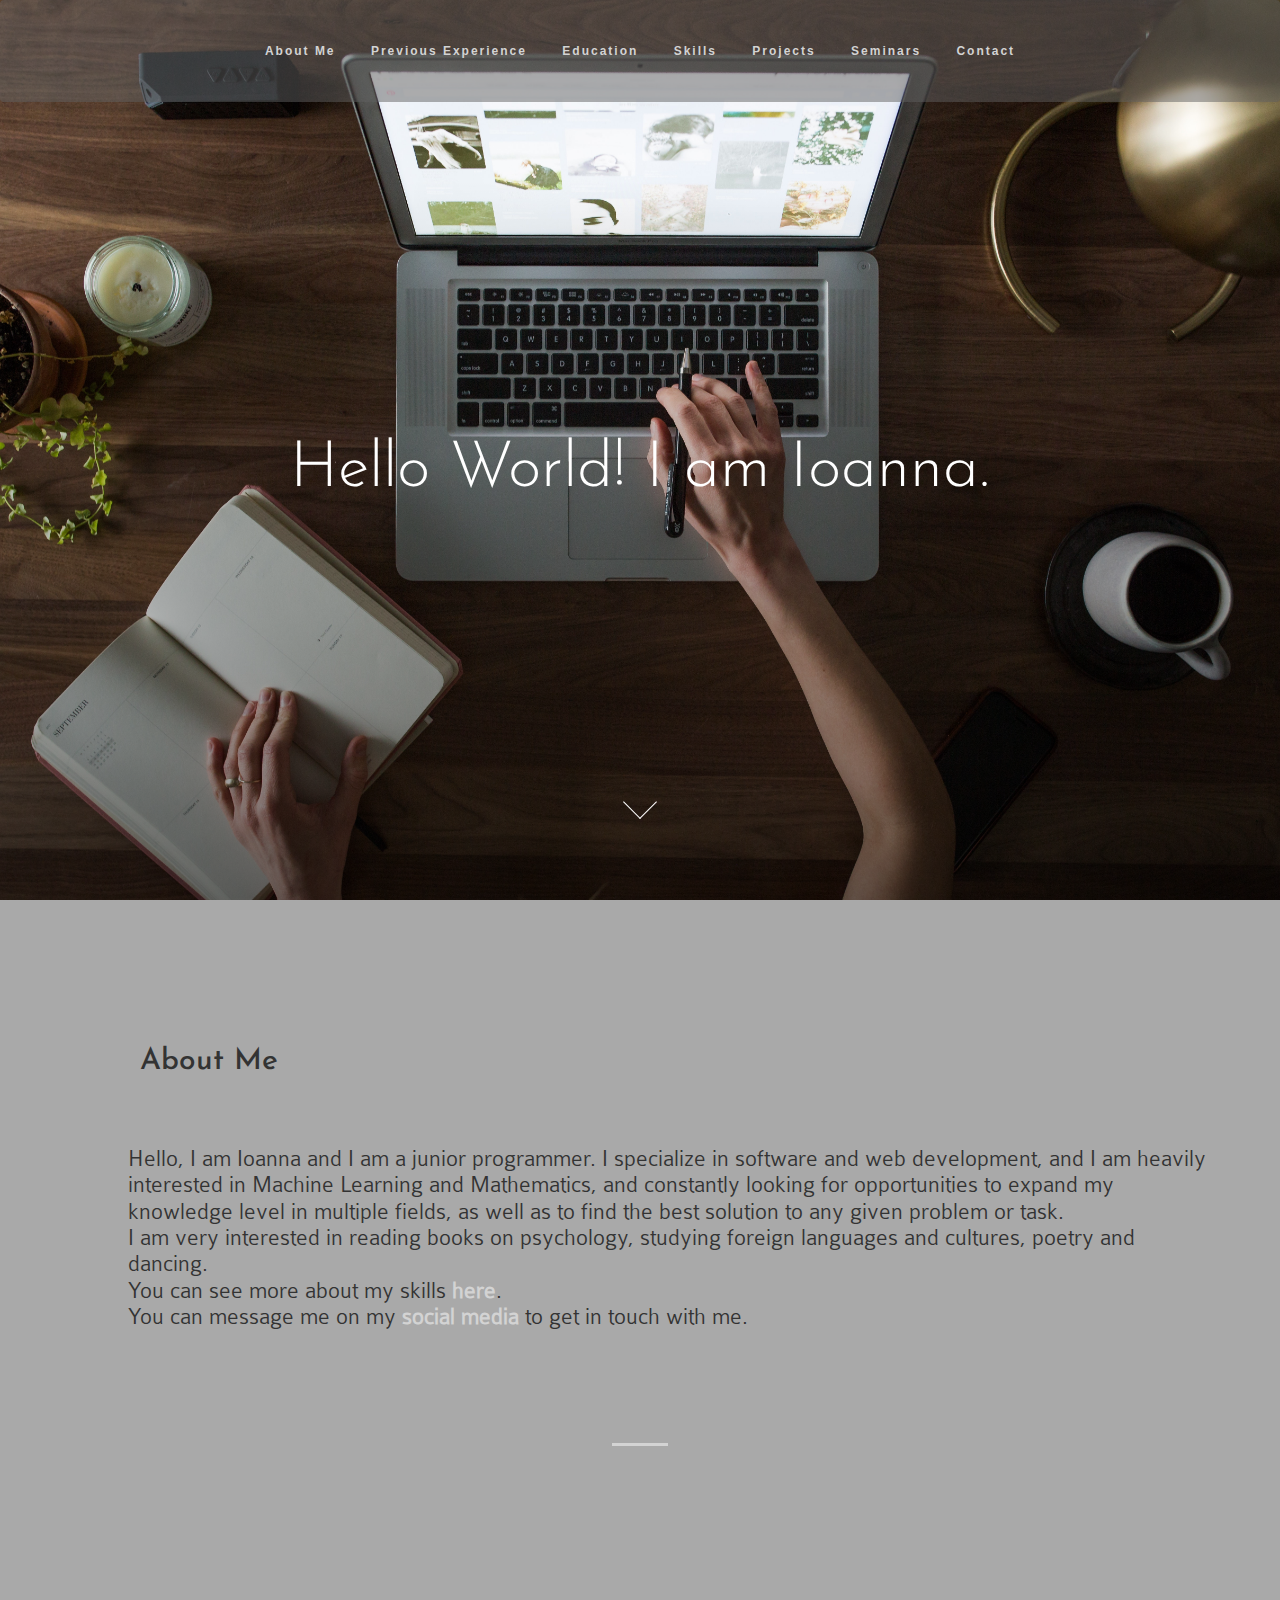
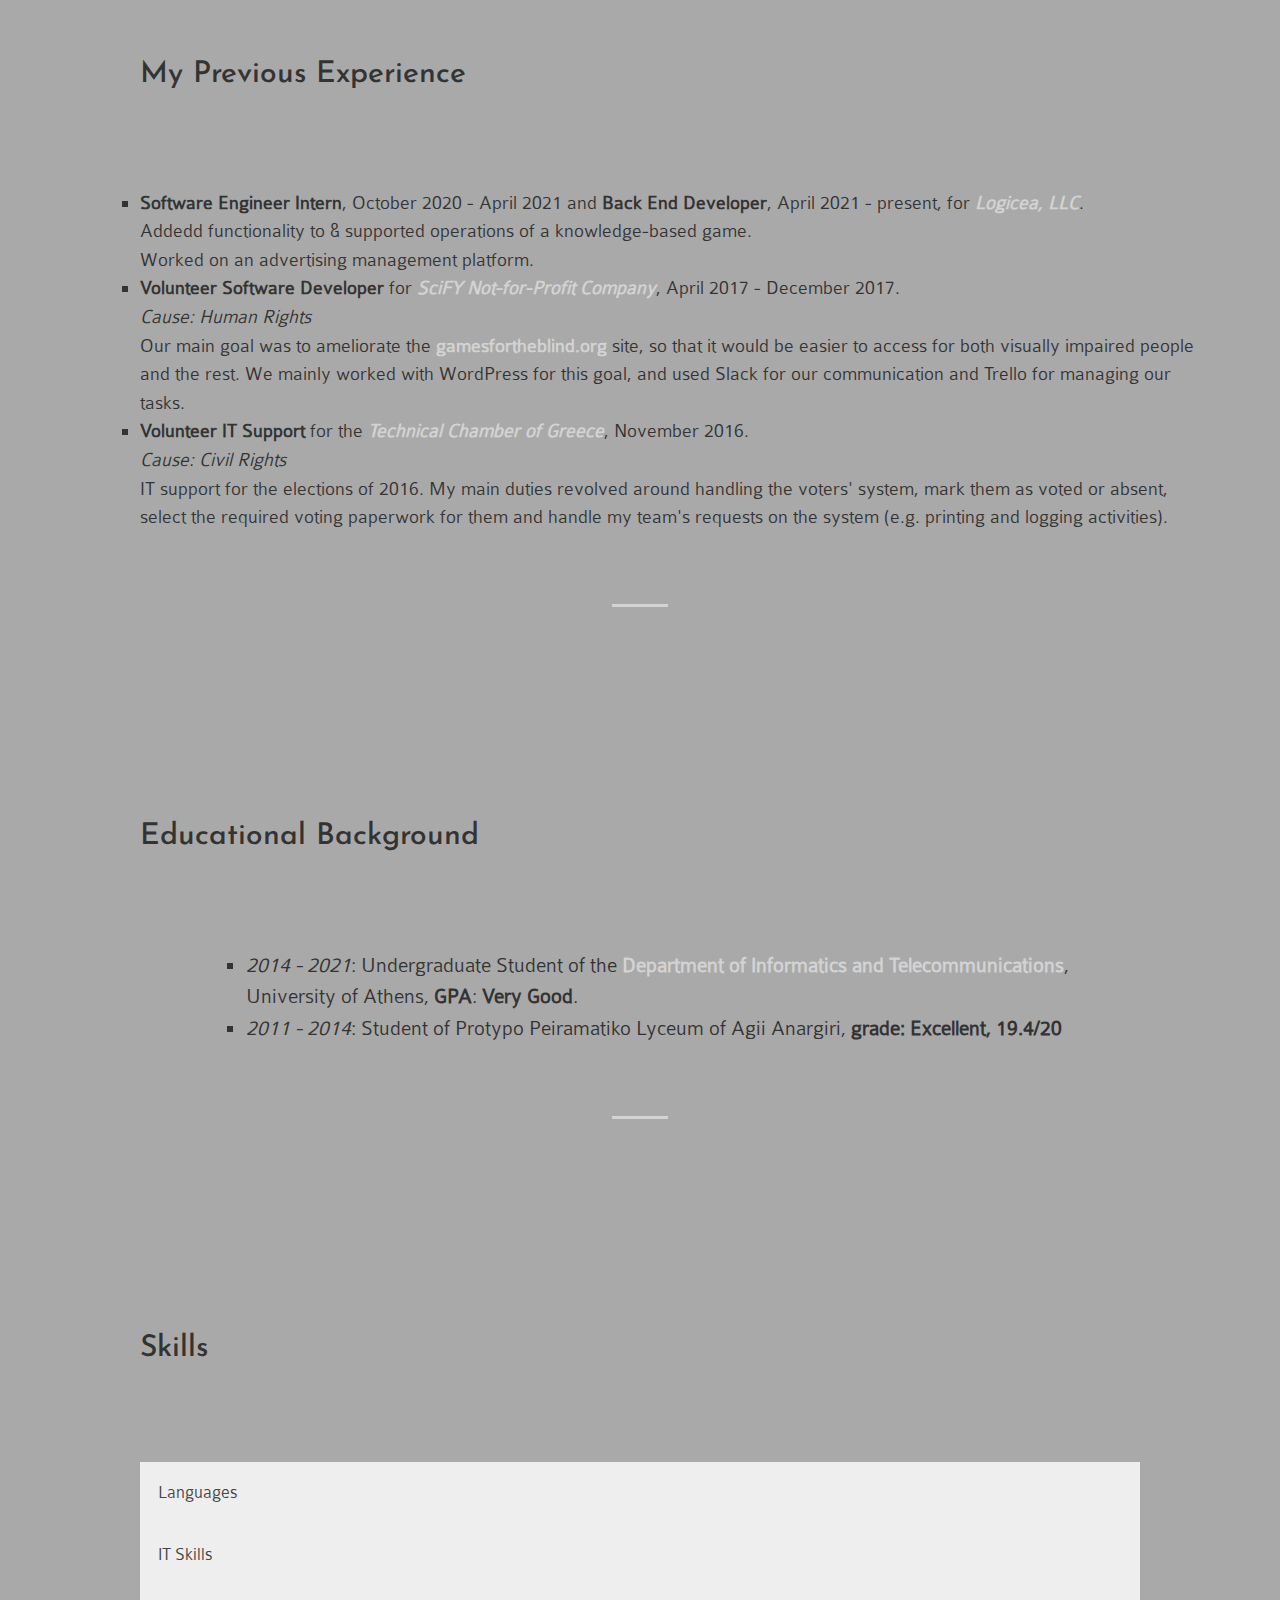
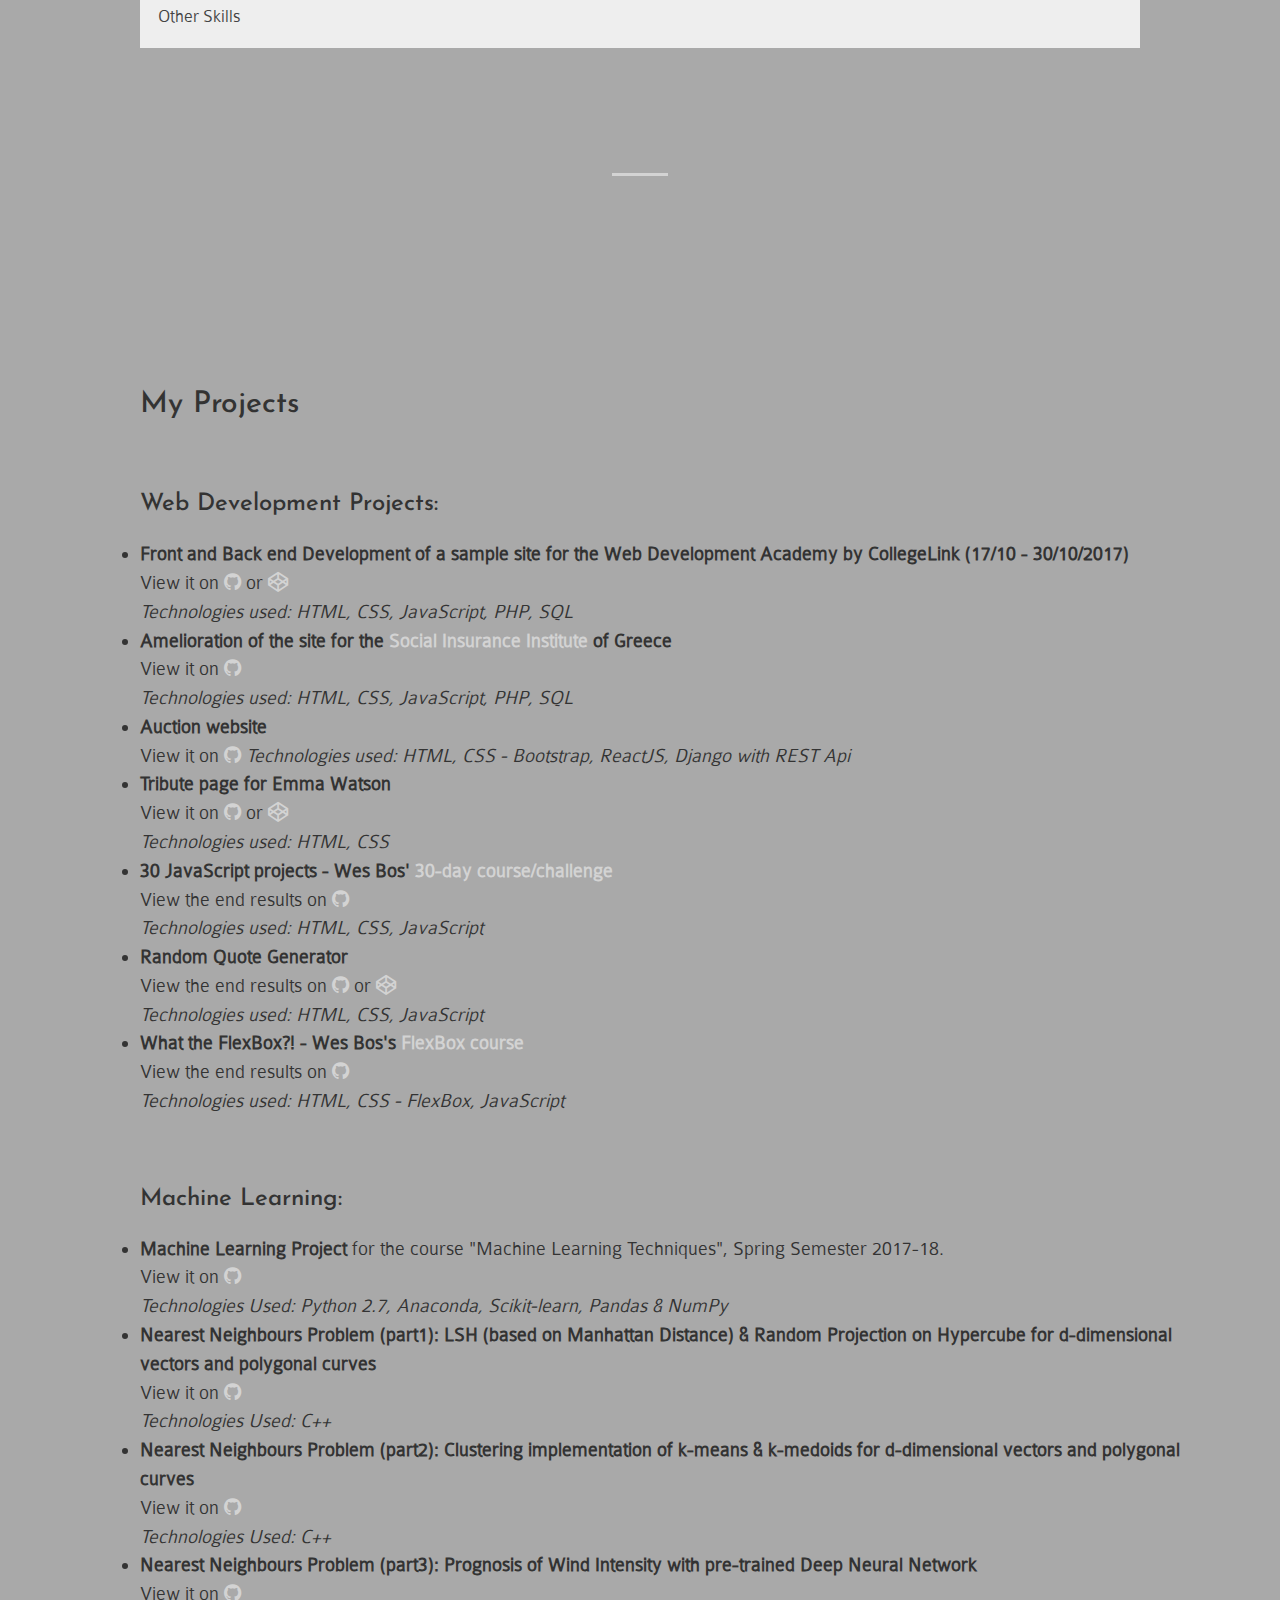
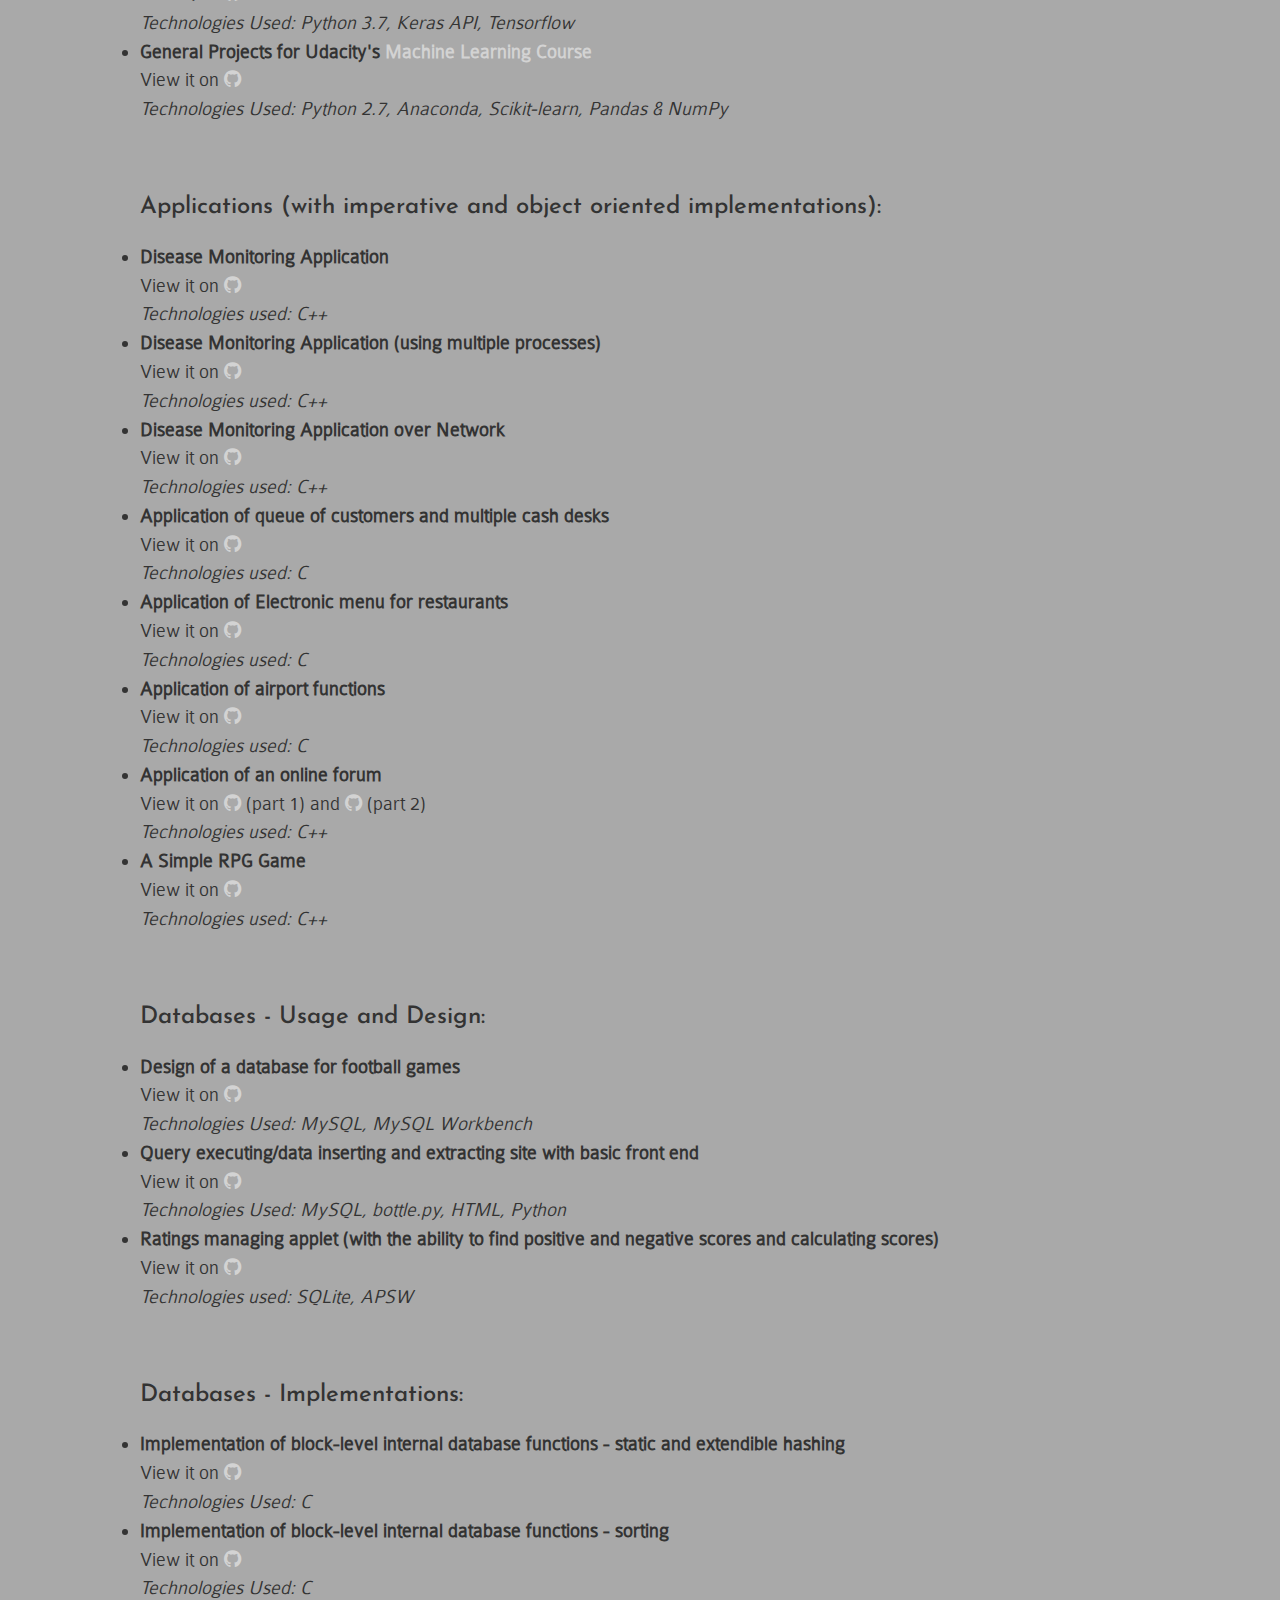
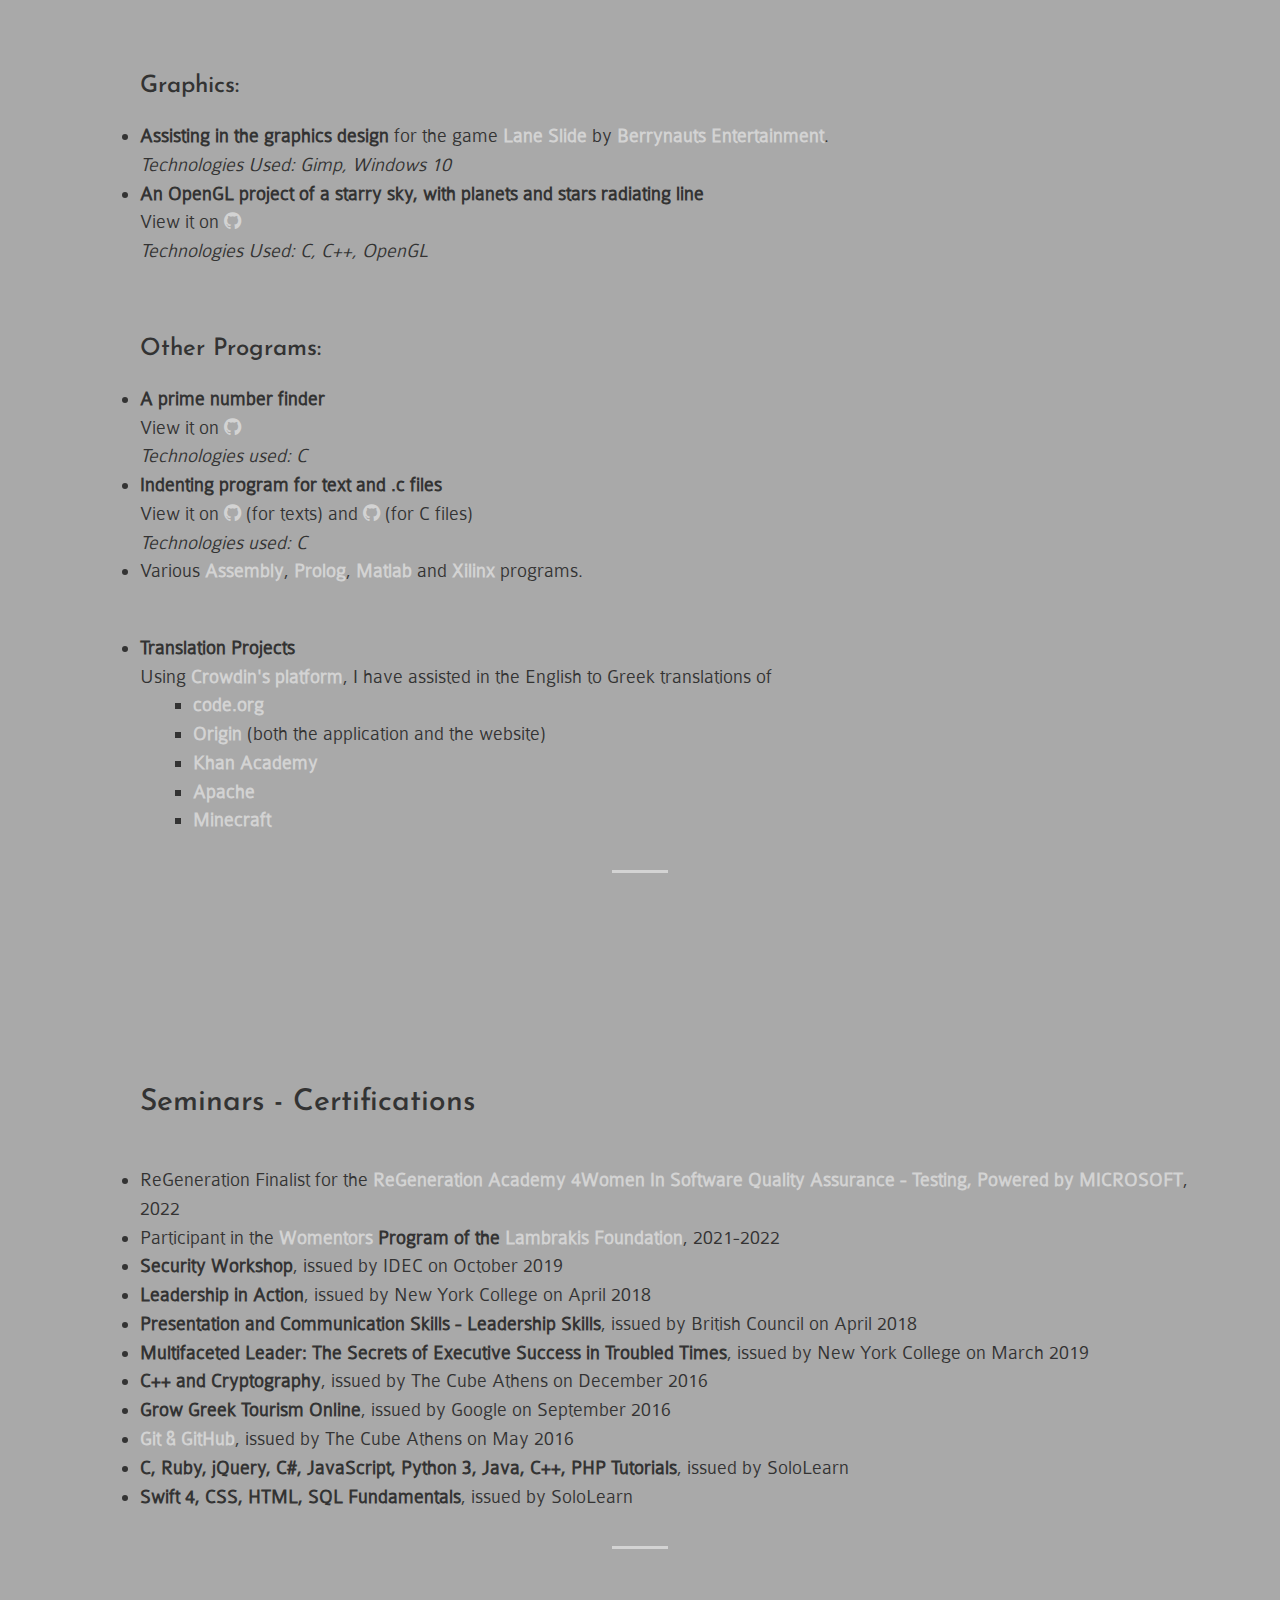
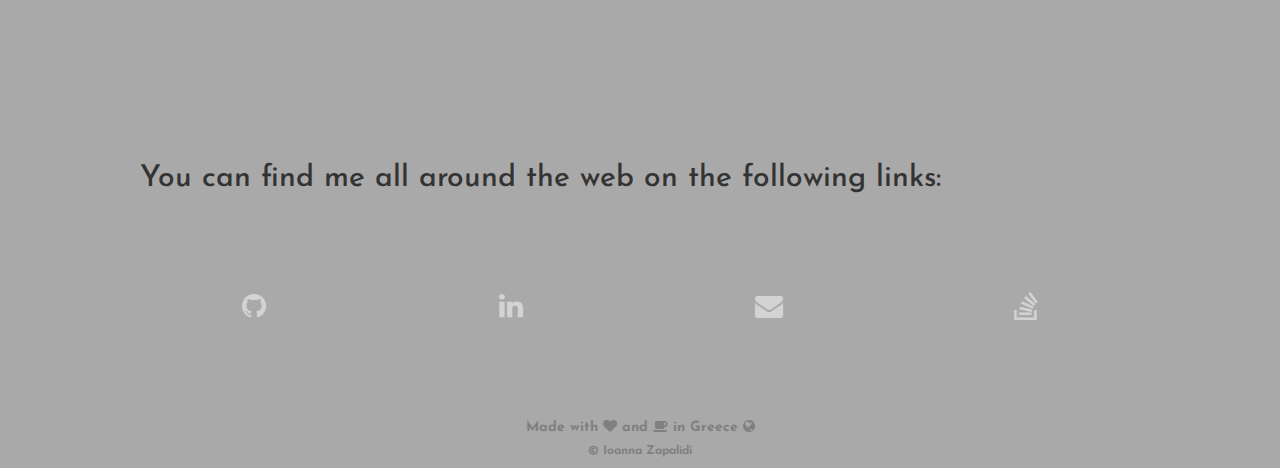
==== commit c587fa10: "Update index.html - removed twitter account" ====
--- a/index.html
+++ b/index.html
@@ -543,9 +543,6 @@
                 <a href="https://github.com/ZapDos7/"><i class="fa fa-github fa-2x"></i></a>
             </div>
             <div>
-                <a href="https://twitter.com/ioanna_zap"><i class="fa fa-twitter fa-2x"></i></a>
-            </div>
-            <div>
                 <a href="https://www.linkedin.com/in/ioanna-zapalidi/"><i class="fa fa-linkedin fa-2x"></i></a>
             </div>
             <div>
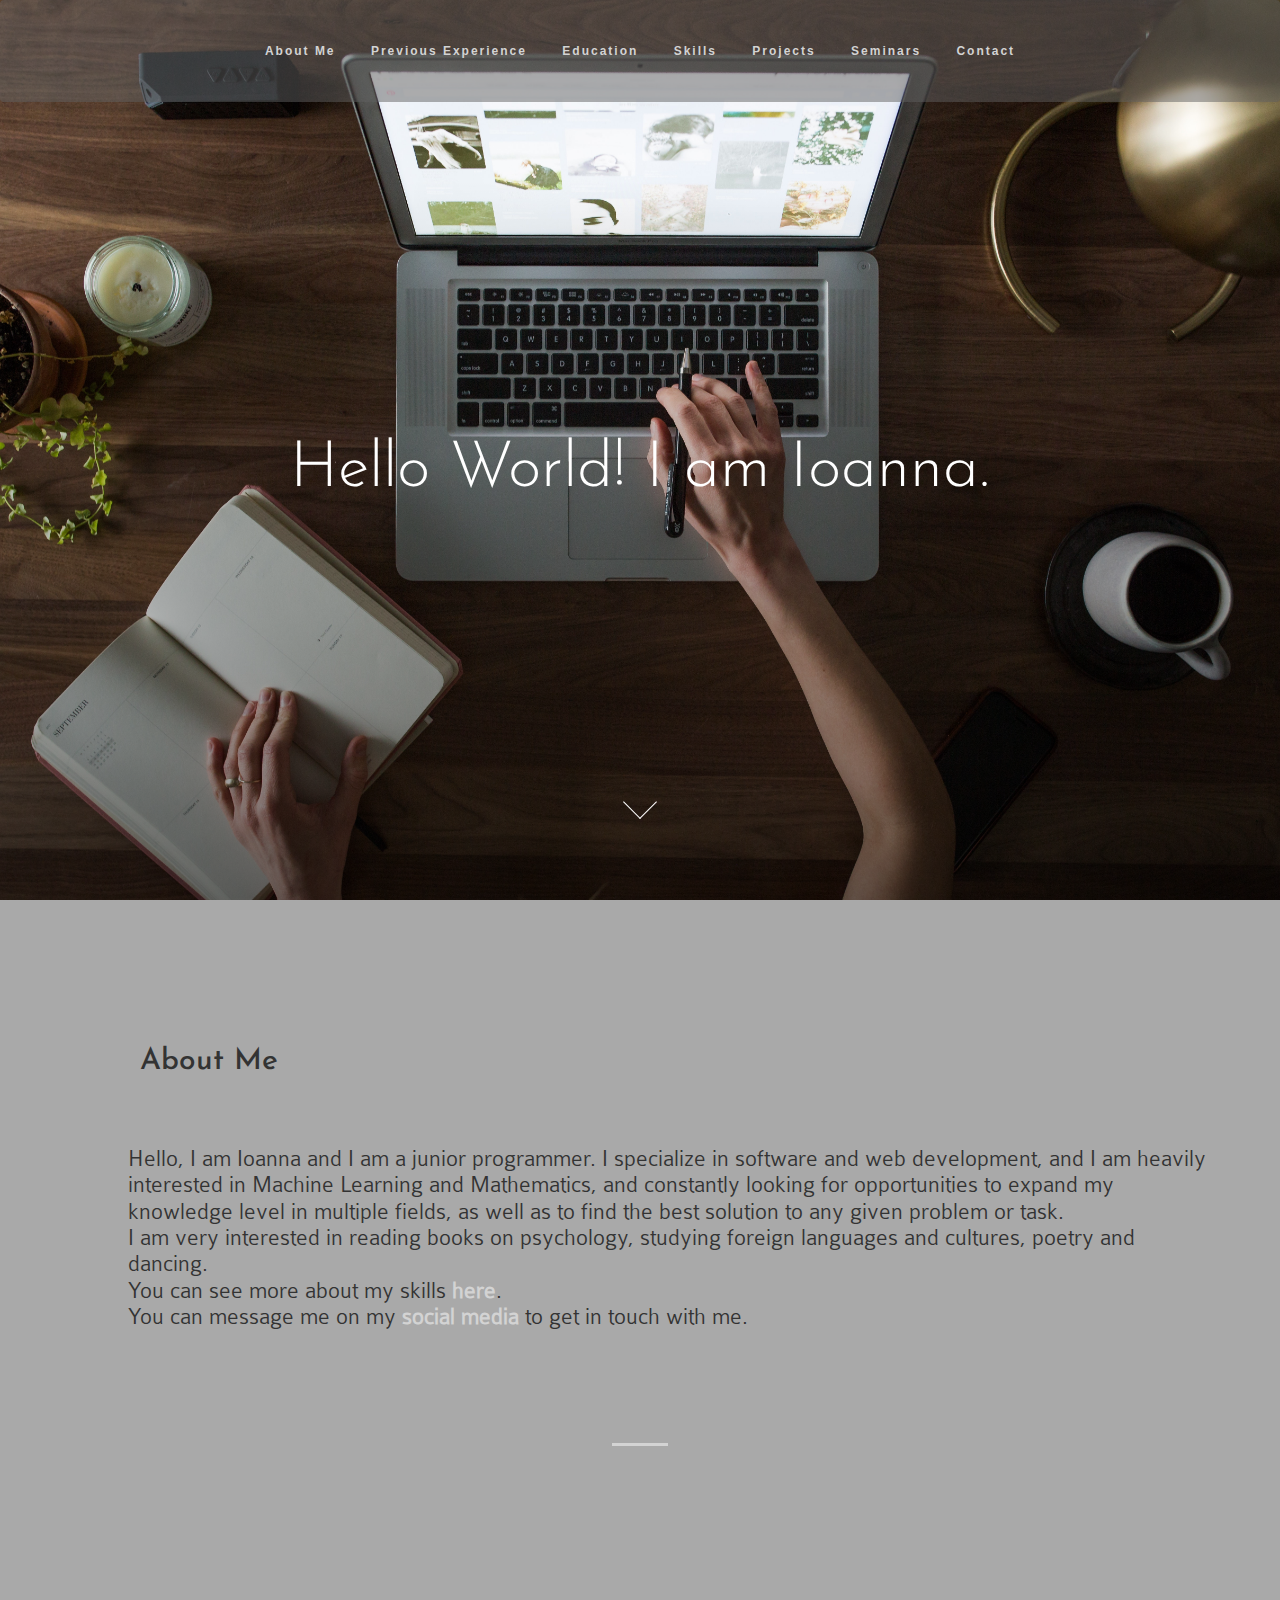
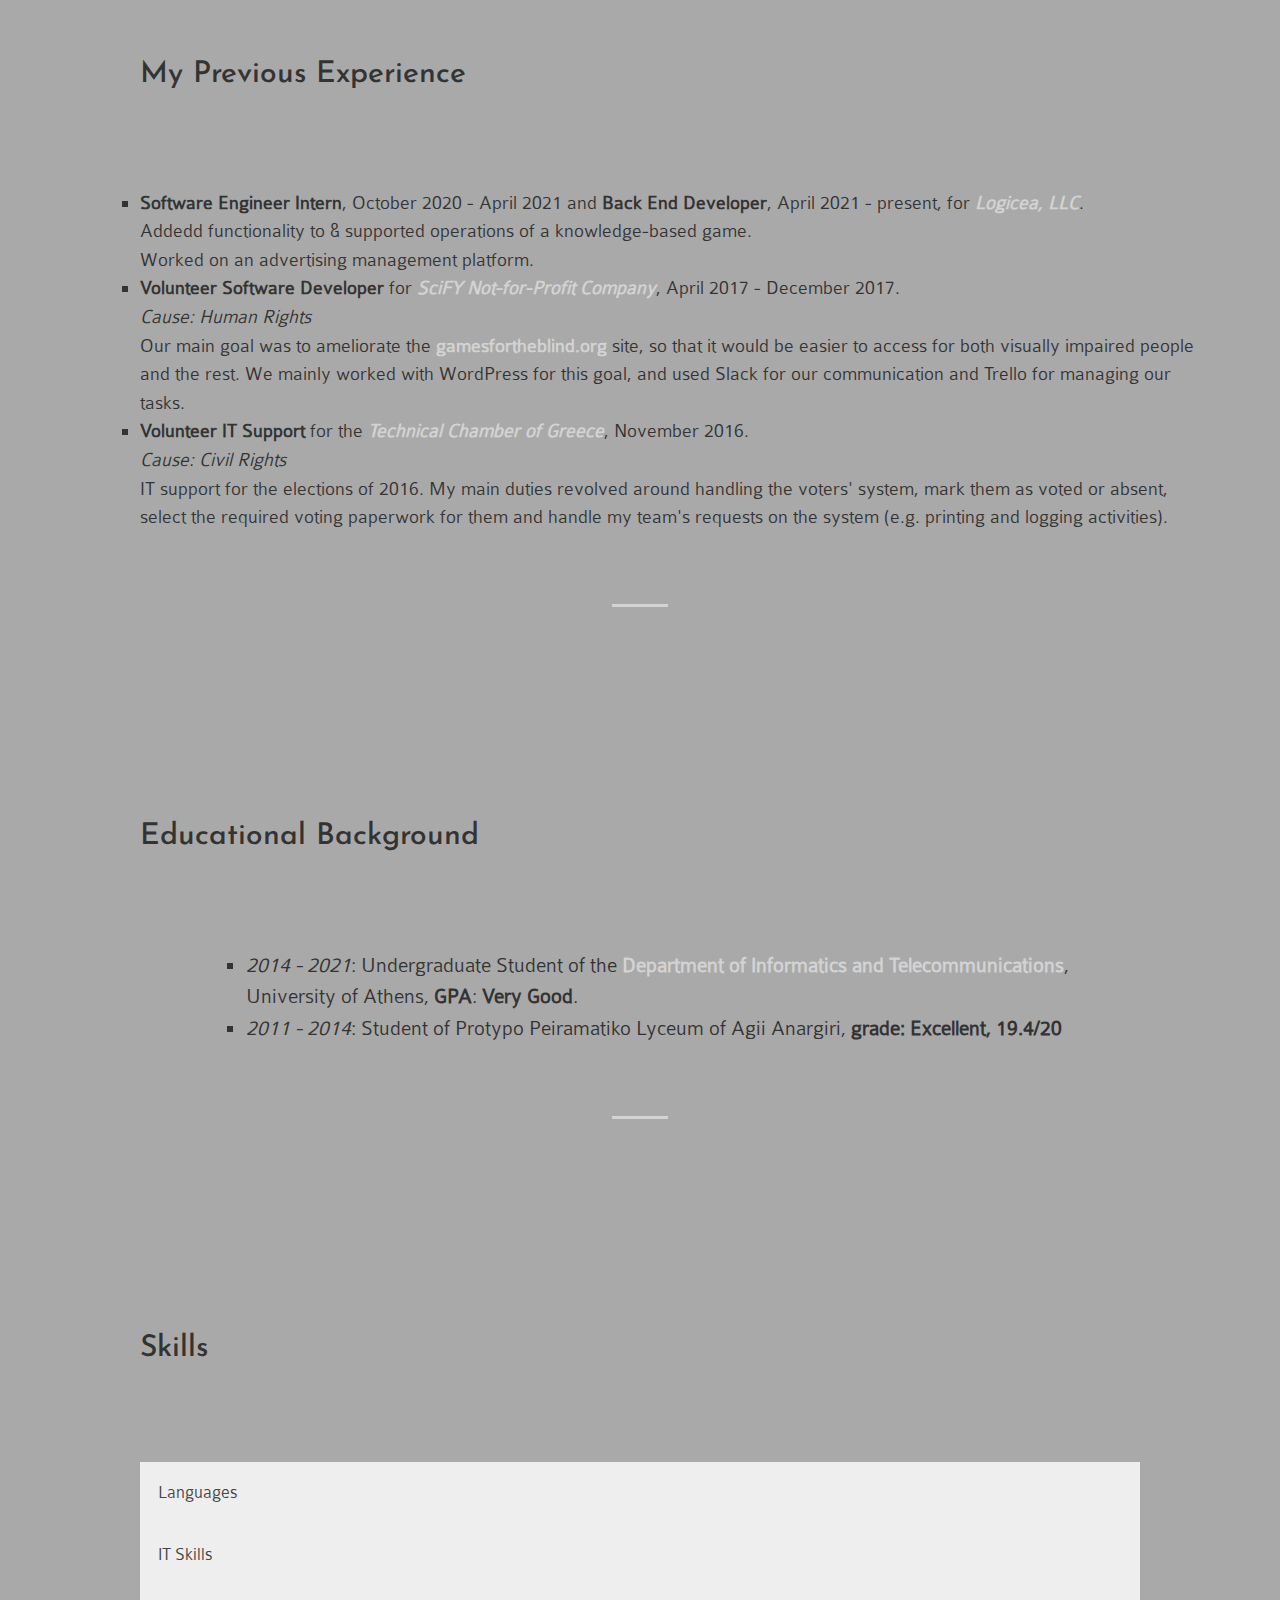
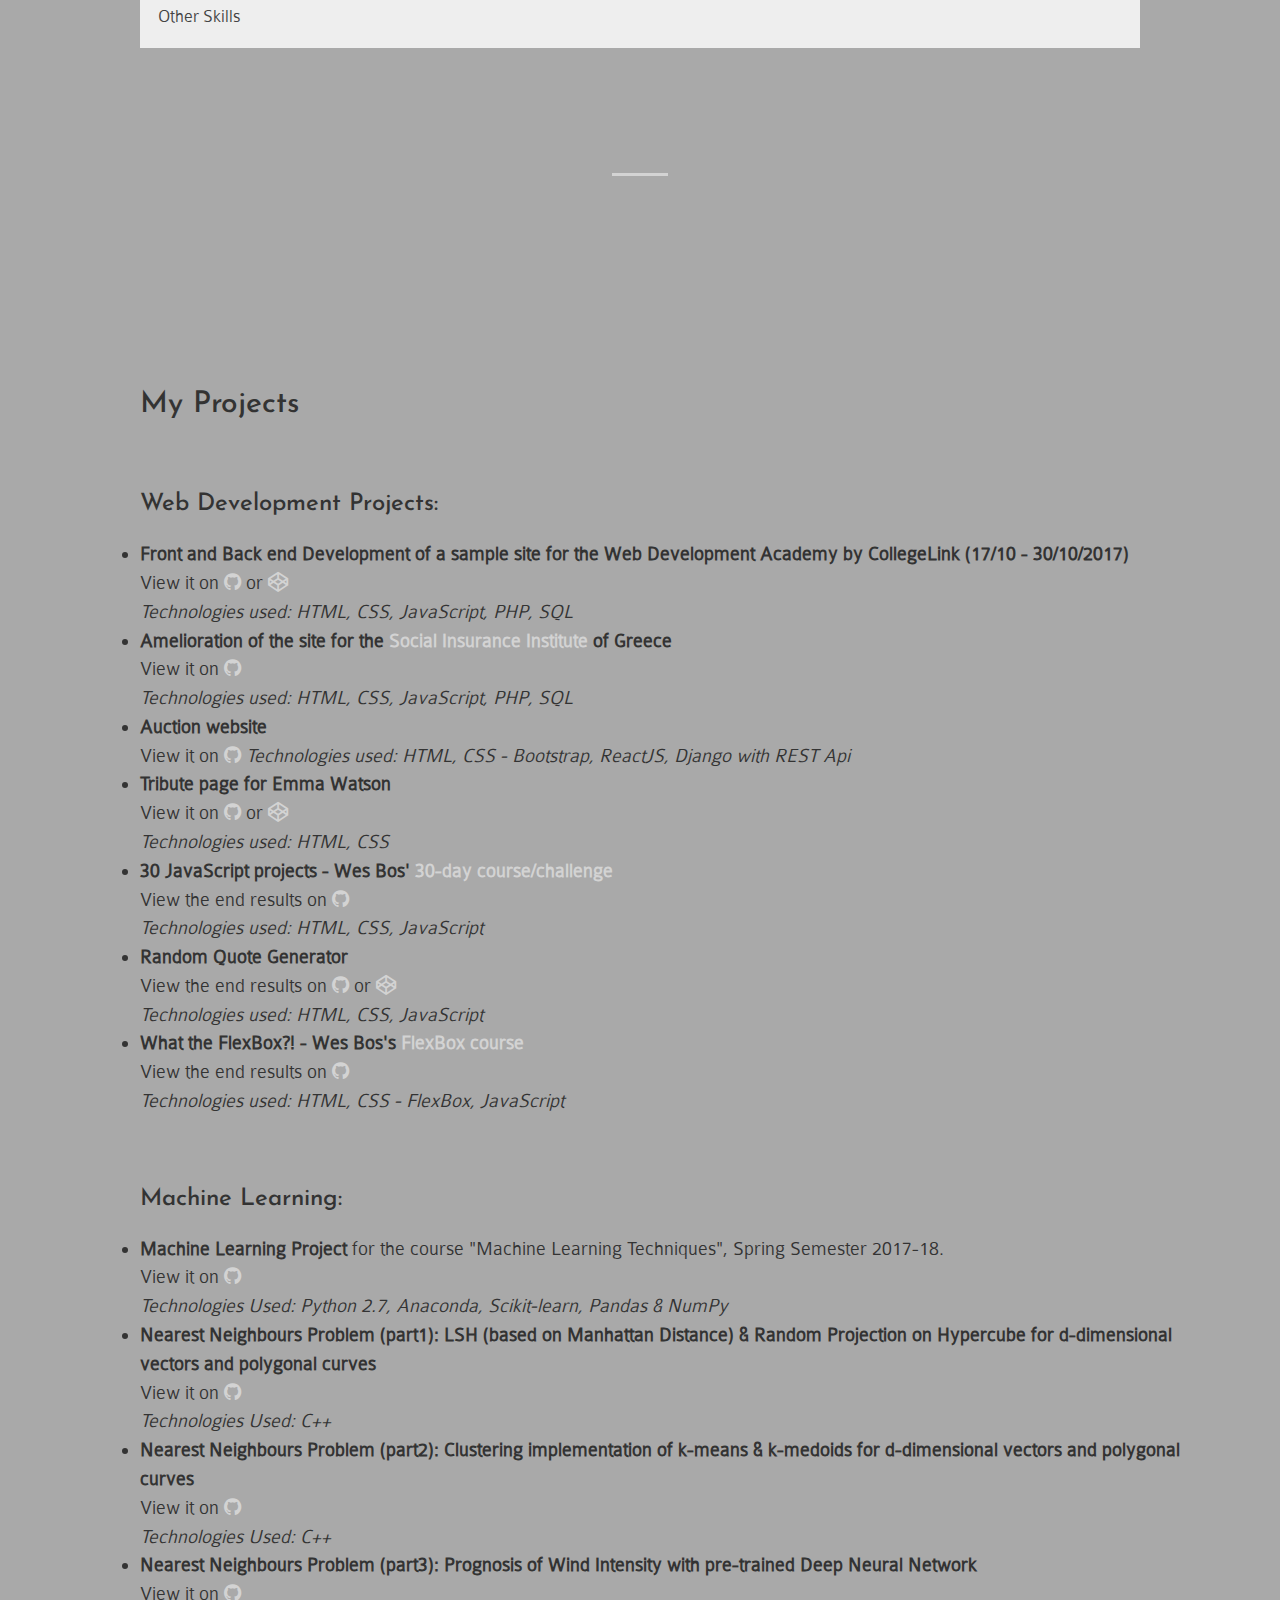
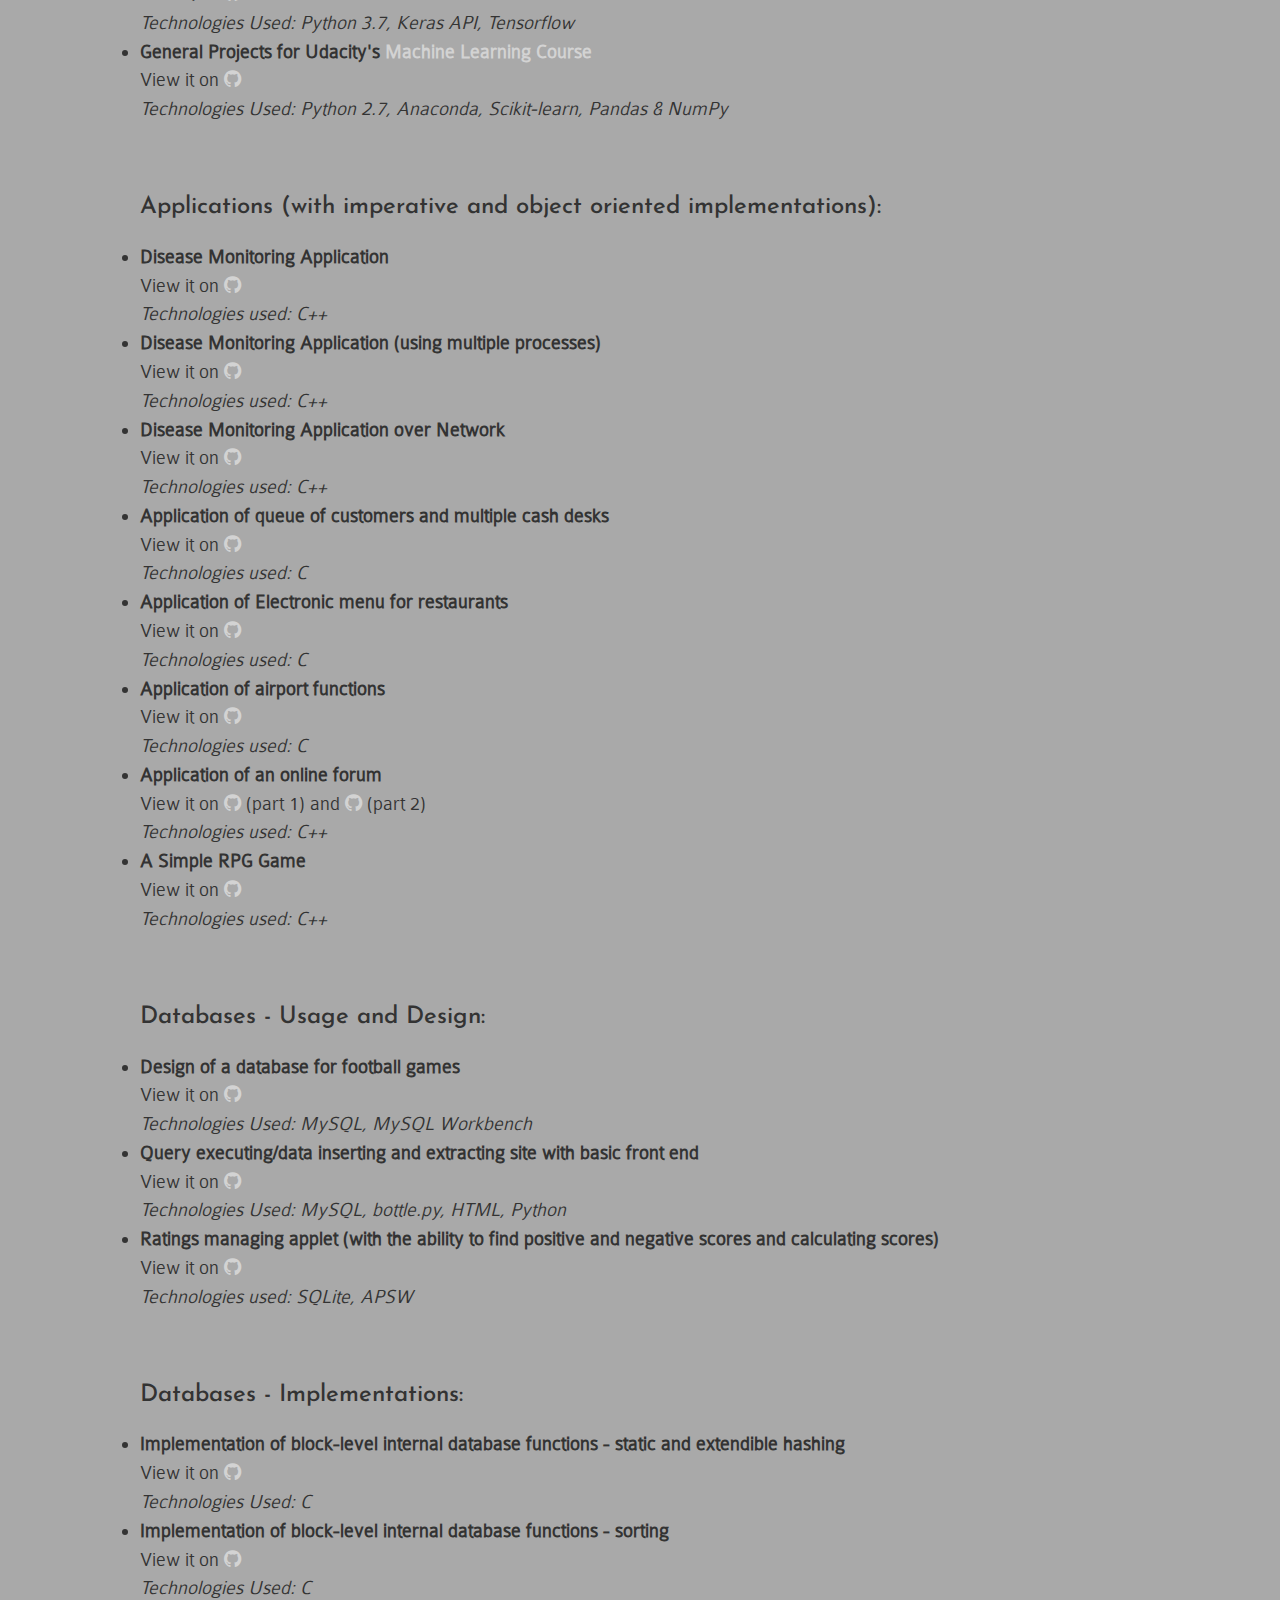
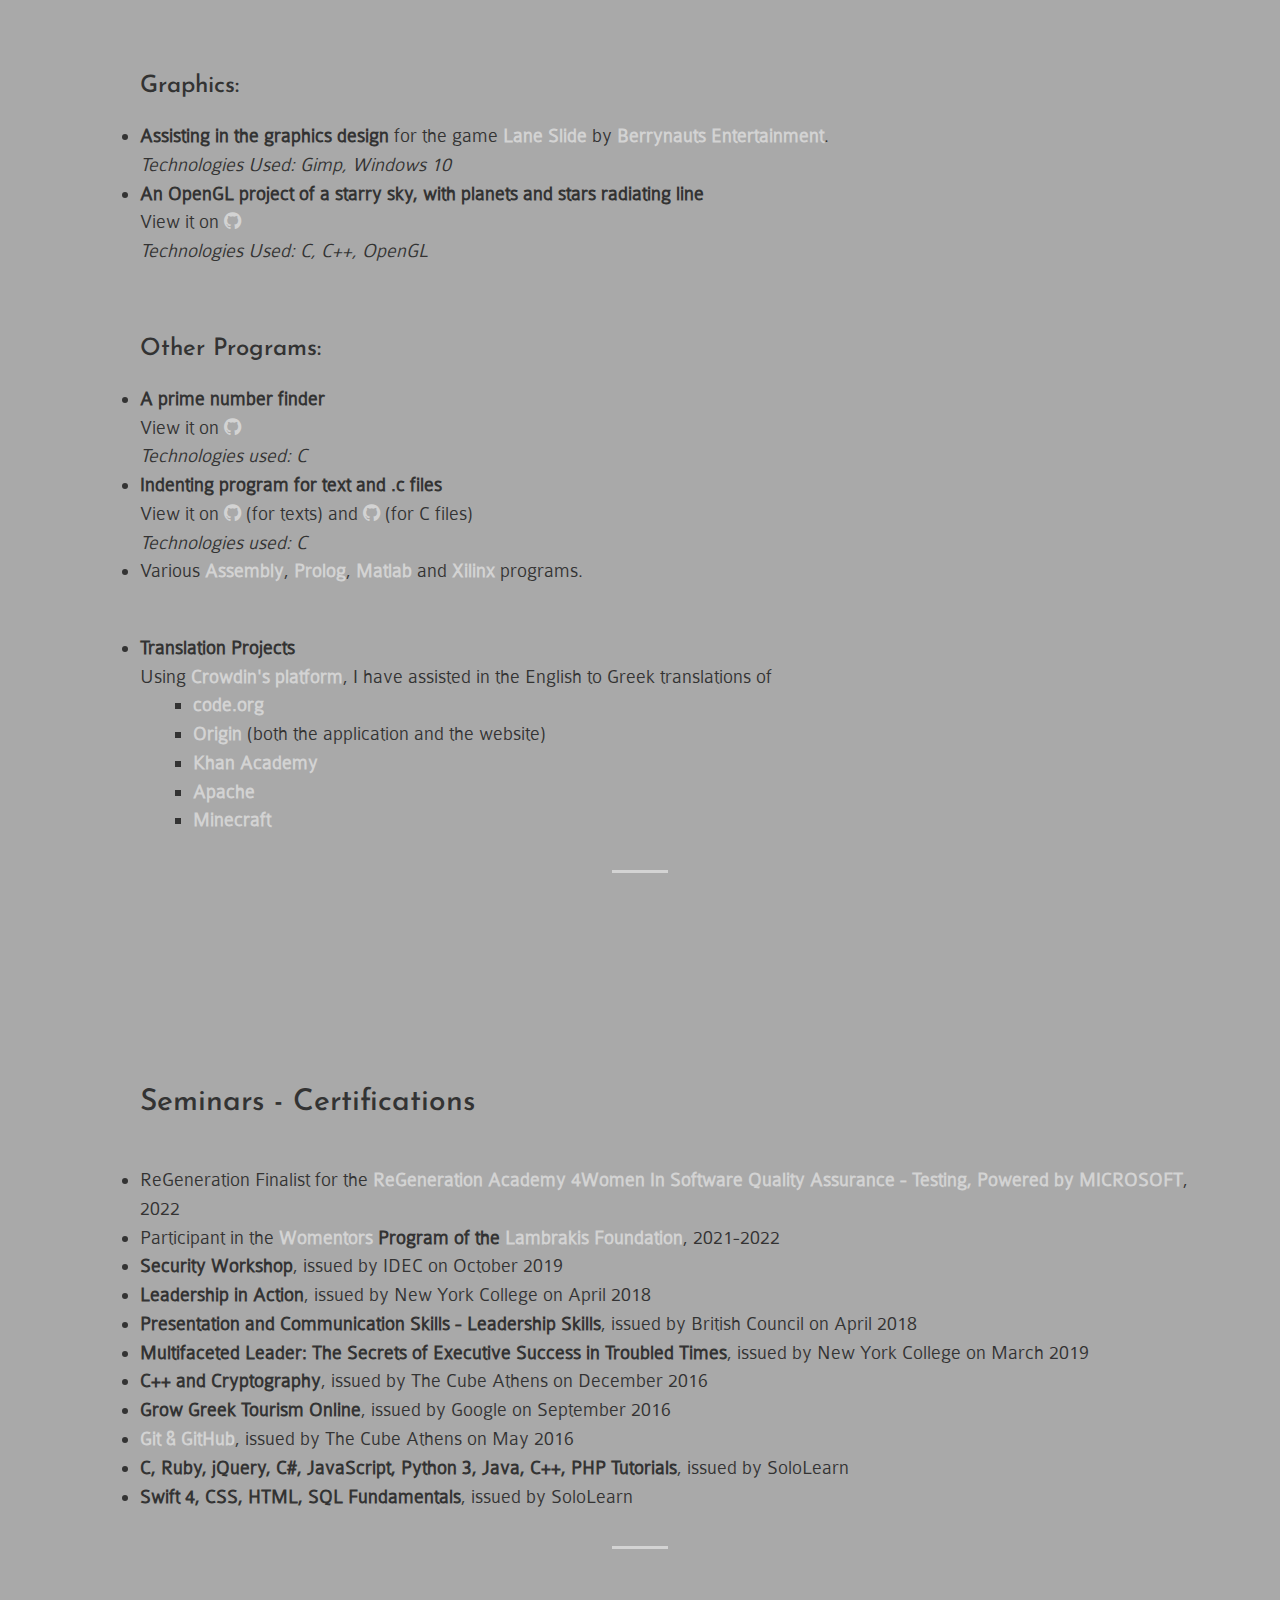
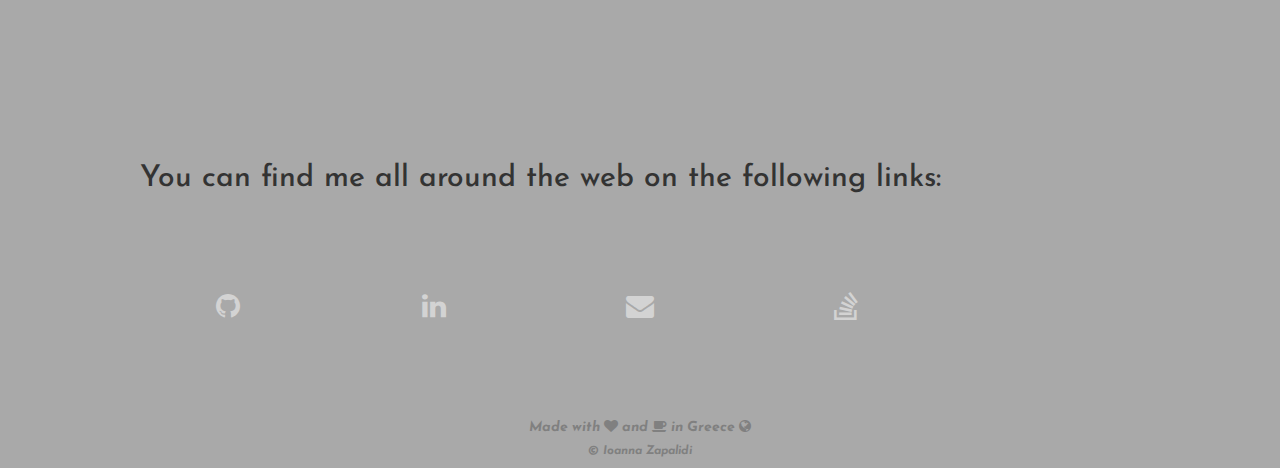
==== commit 54ae53ad: "Update index.html" ====
--- a/index.html
+++ b/index.html
@@ -552,6 +552,10 @@
             <div>
                 <a href="https://stackoverflow.com/users/7436412/zap"><i class="fa fa-stack-overflow fa-2x"></i></a>
             </div>
+            <div>
+                <a href="https://www.sololearn.com/en/profile/302047"><i class="fa-solid fa-s"</i></a>
+            </div>
+            
         </div>
     </div>
 
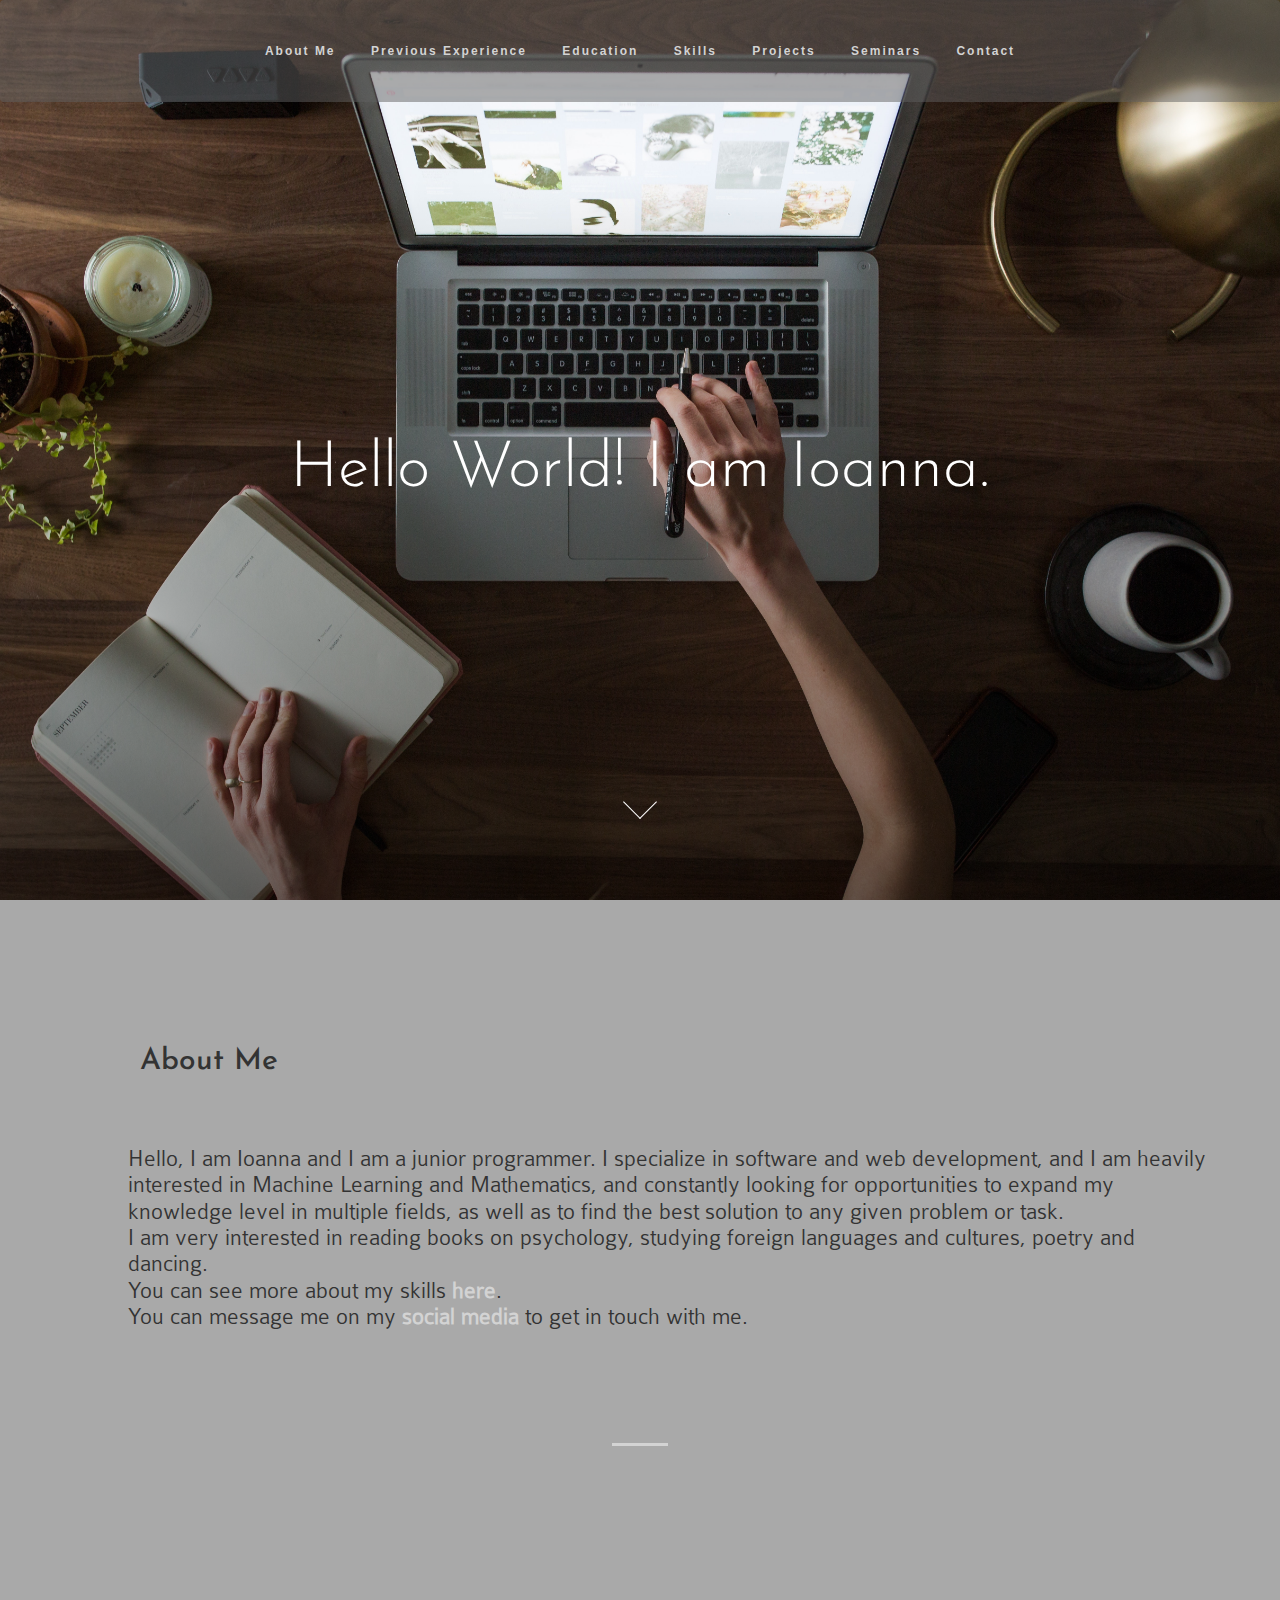
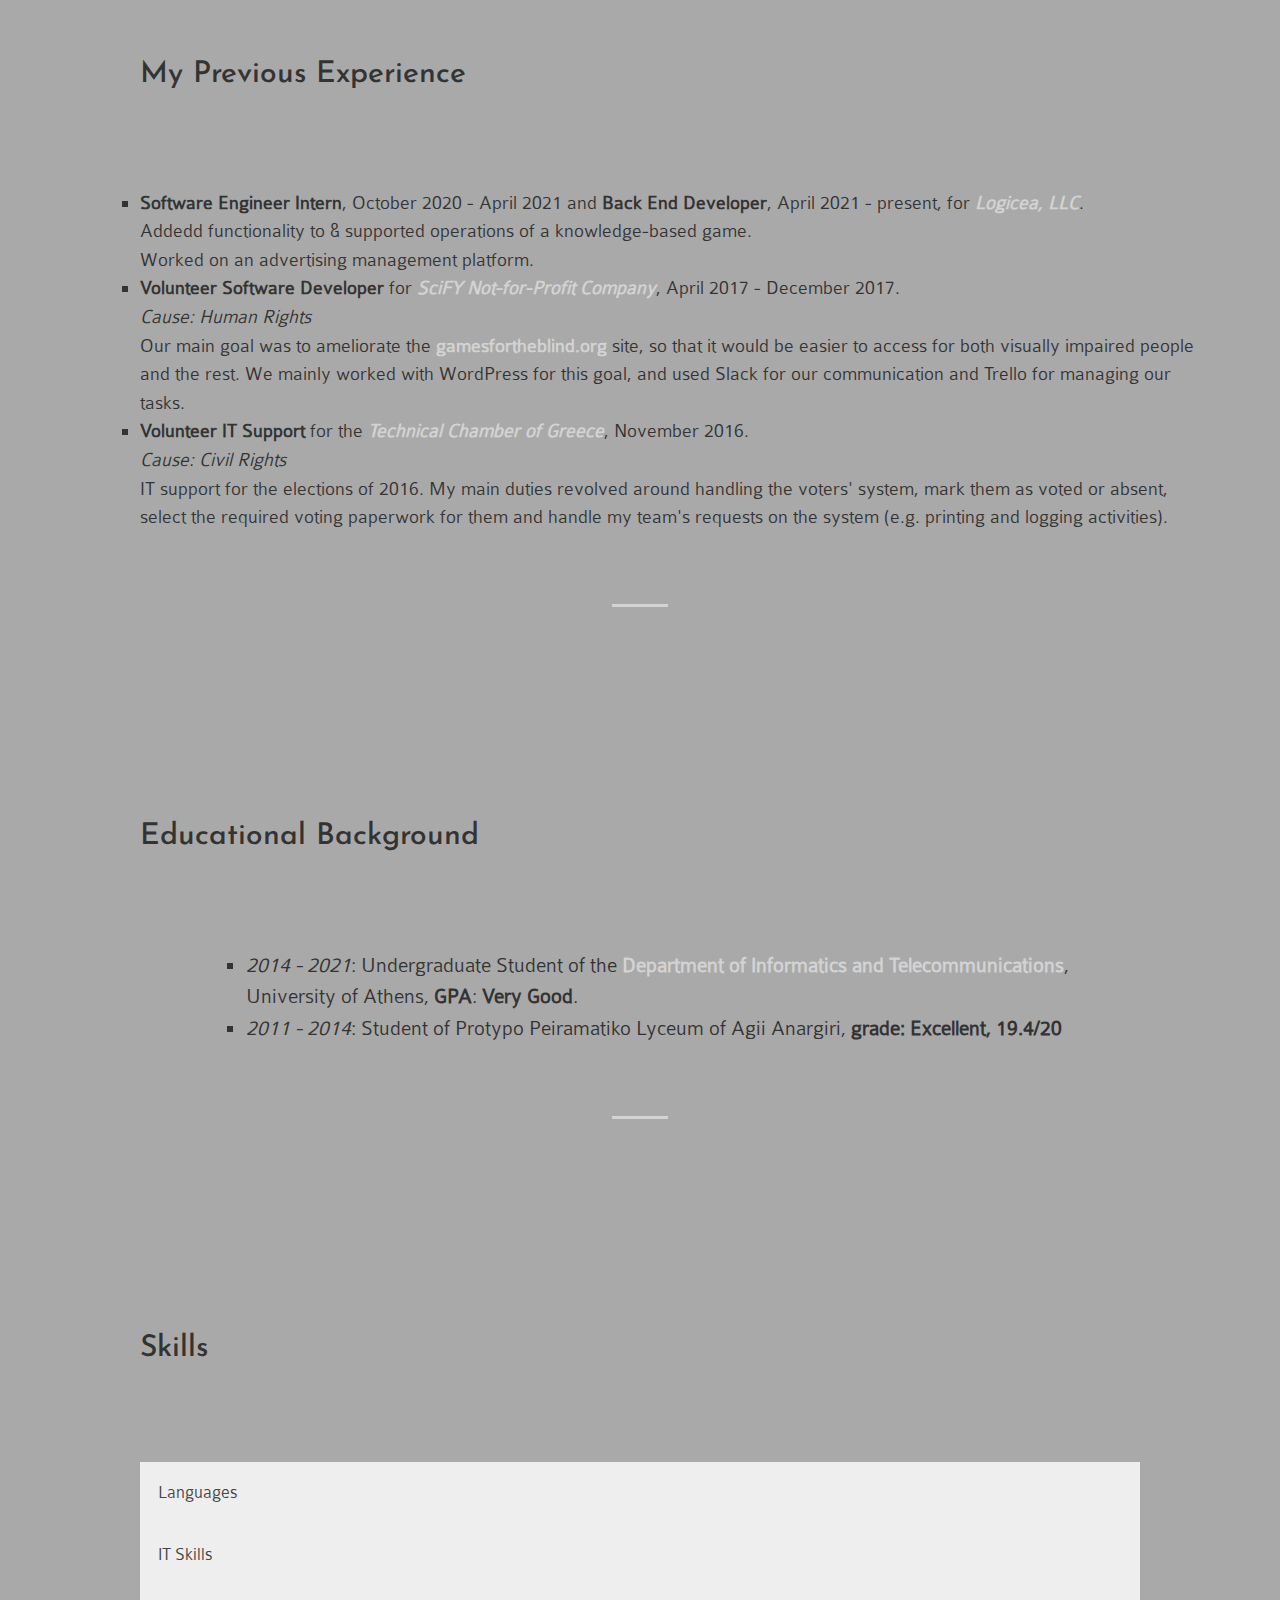
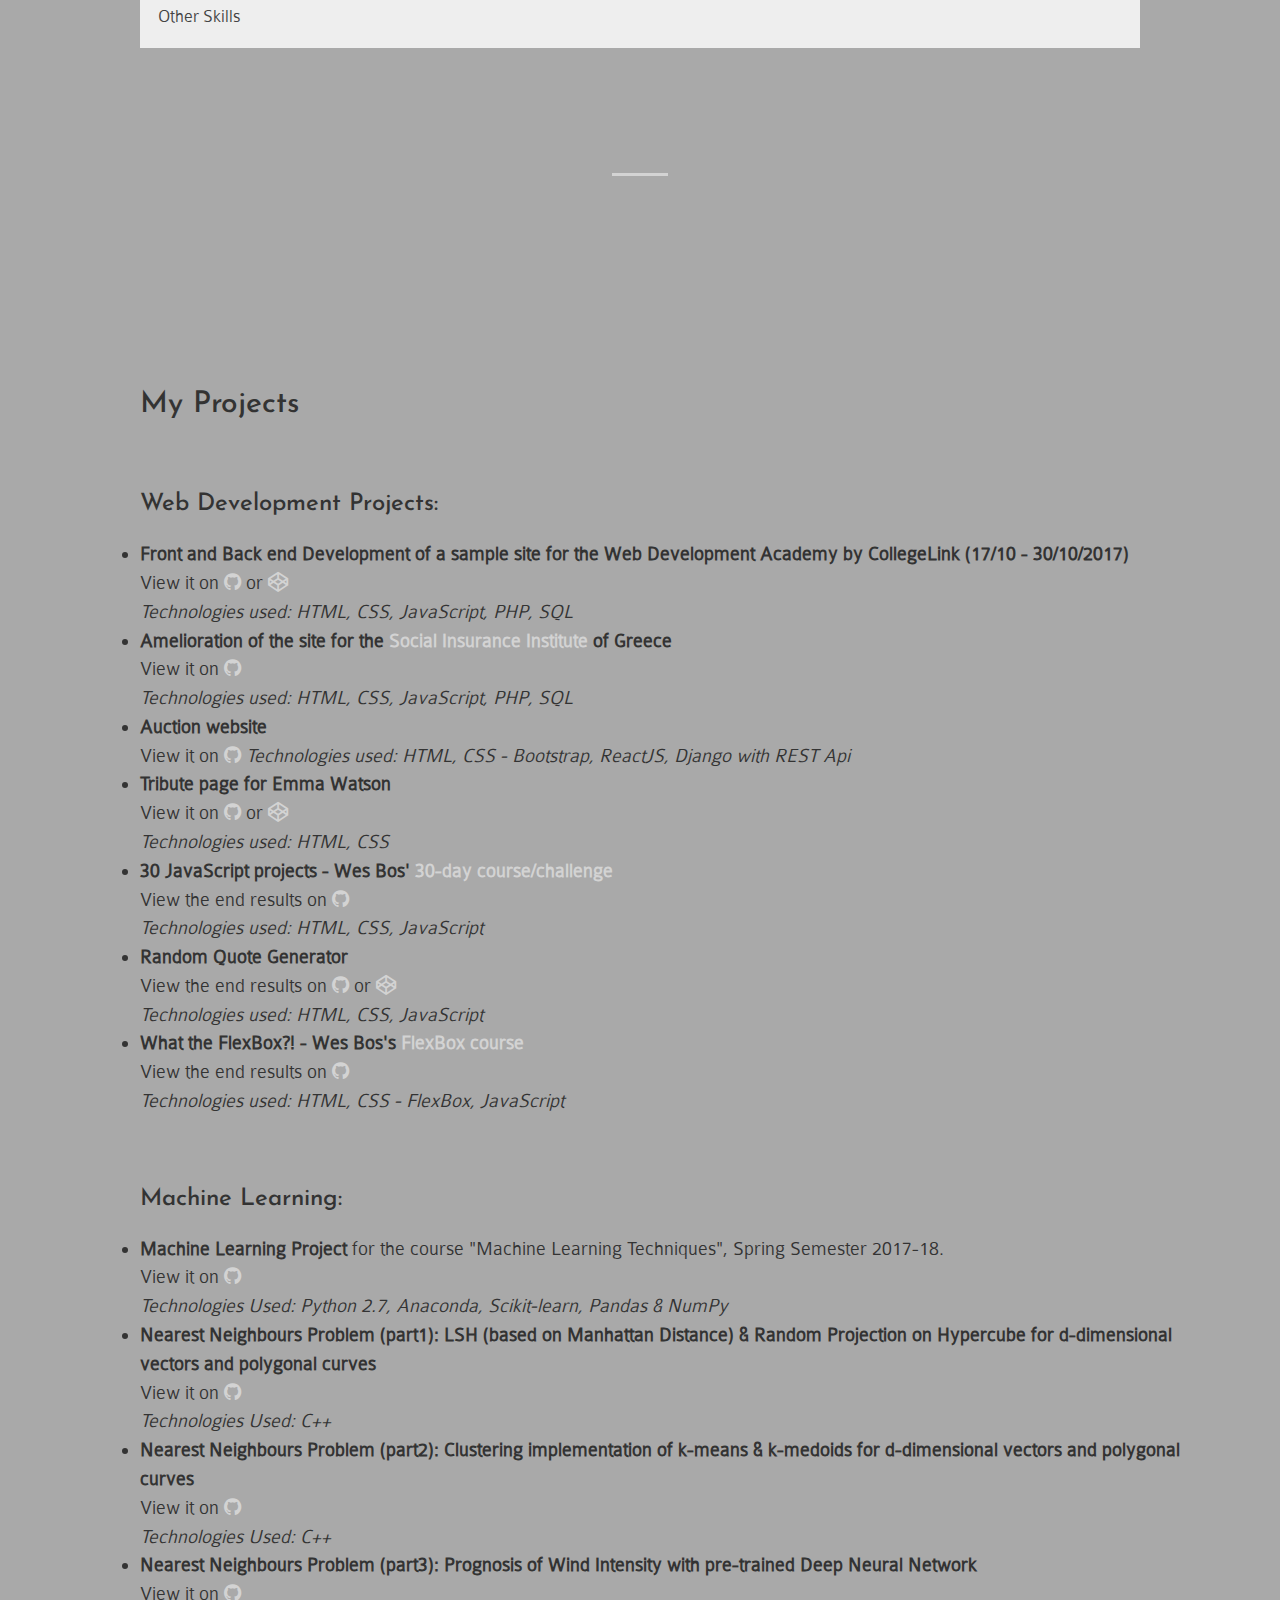
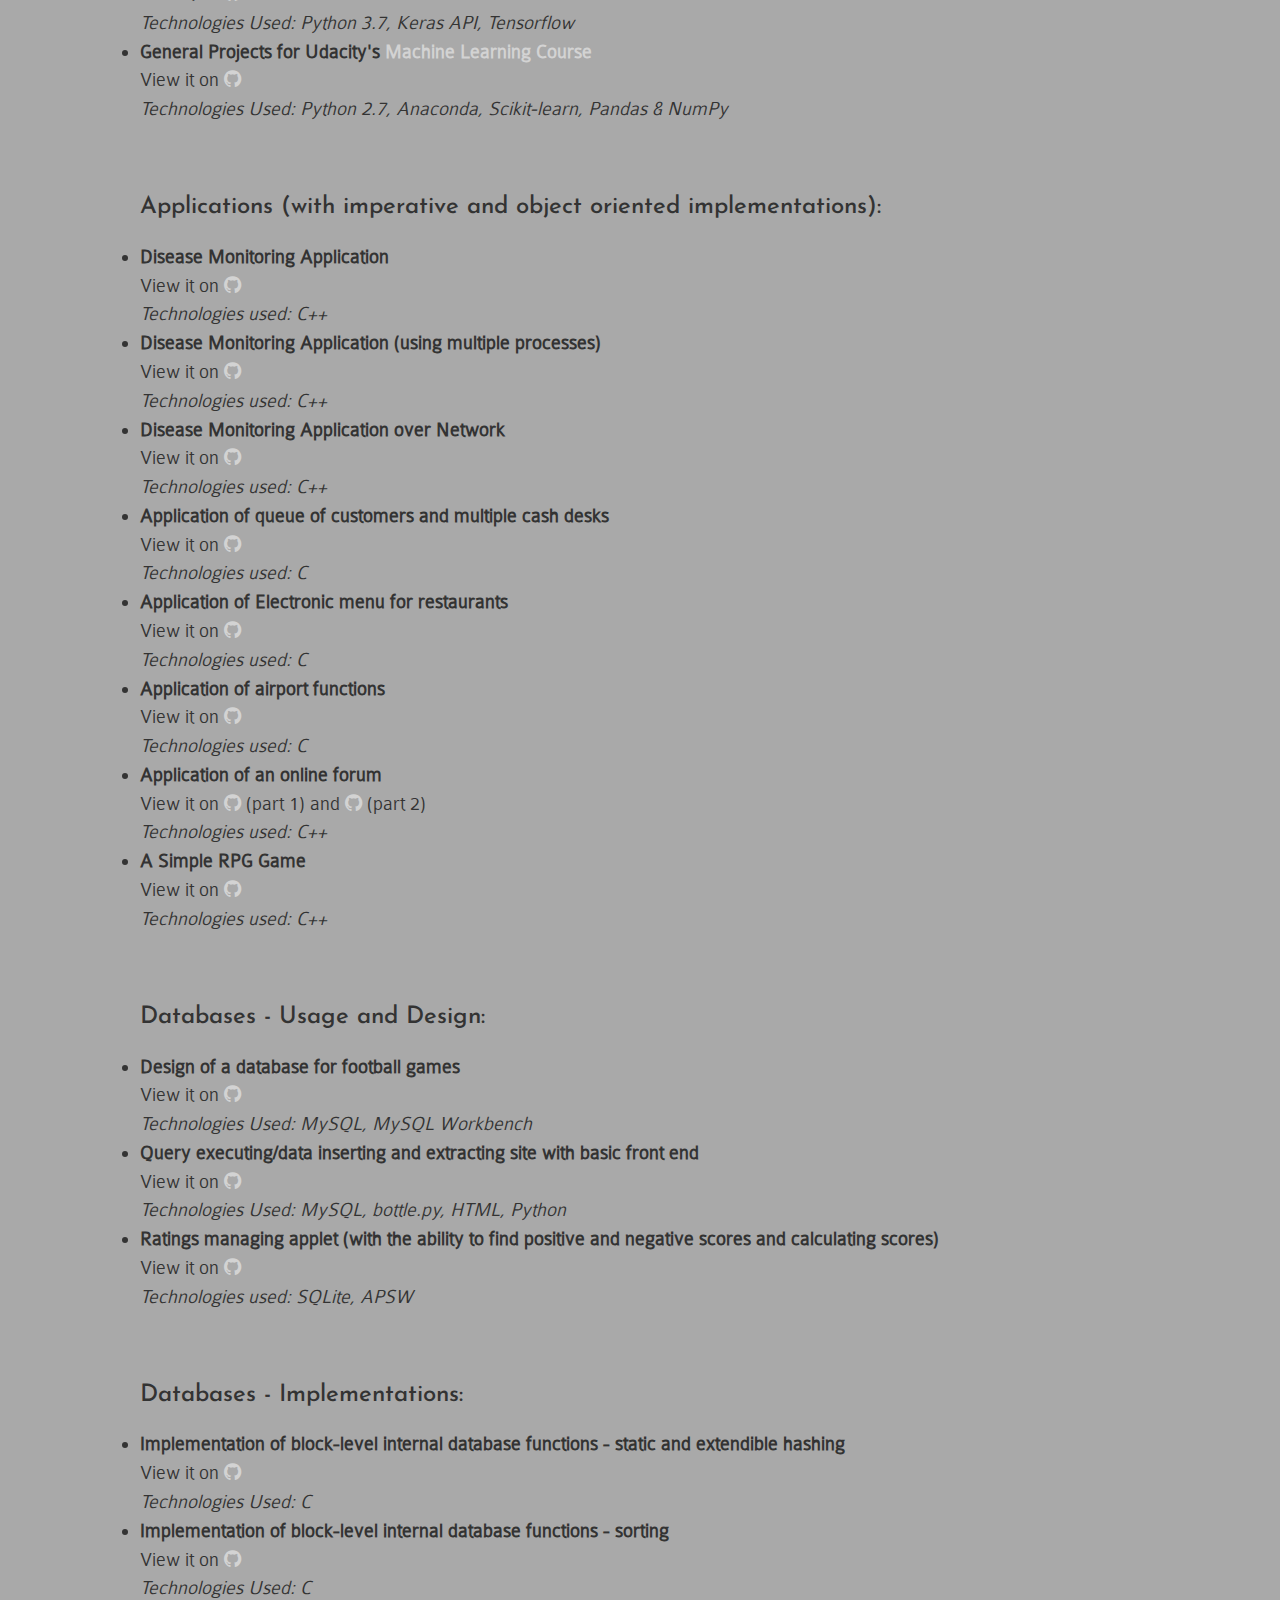
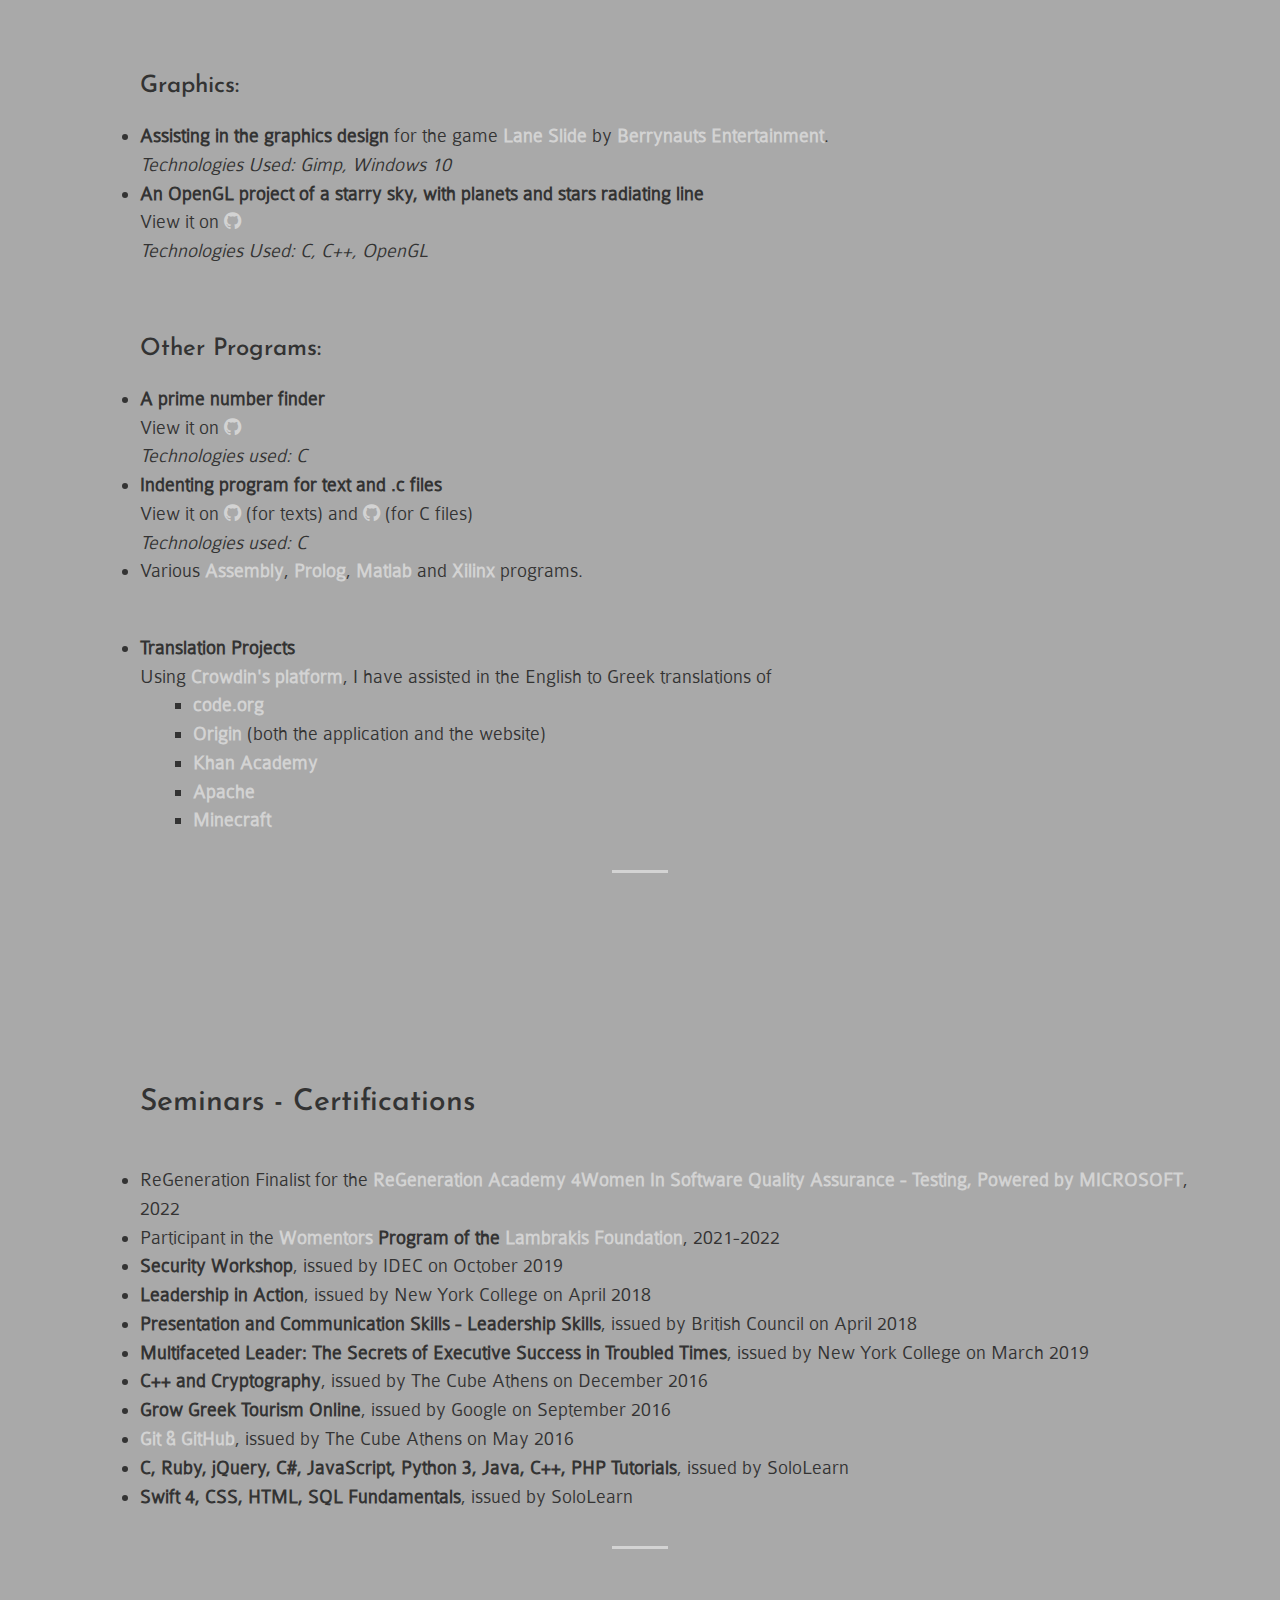
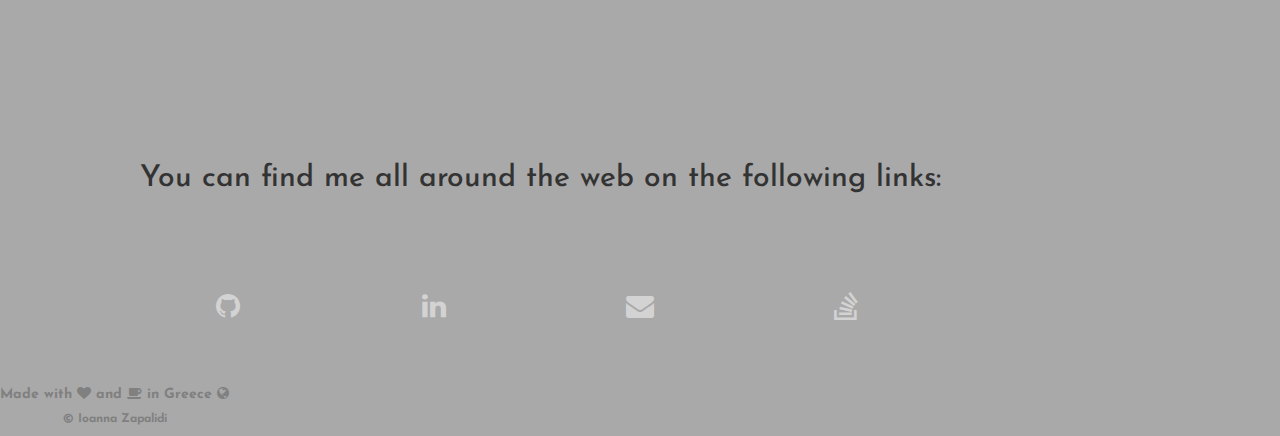
==== commit 955c08de: "Update index.html" ====
--- a/index.html
+++ b/index.html
@@ -553,7 +553,7 @@
                 <a href="https://stackoverflow.com/users/7436412/zap"><i class="fa fa-stack-overflow fa-2x"></i></a>
             </div>
             <div>
-                <a href="https://www.sololearn.com/en/profile/302047"><i class="fa-solid fa-s"</i></a>
+                <a href="https://www.sololearn.com/en/profile/302047"><i class="fa fa-solid fa-2x"</i></a>
             </div>
             
         </div>
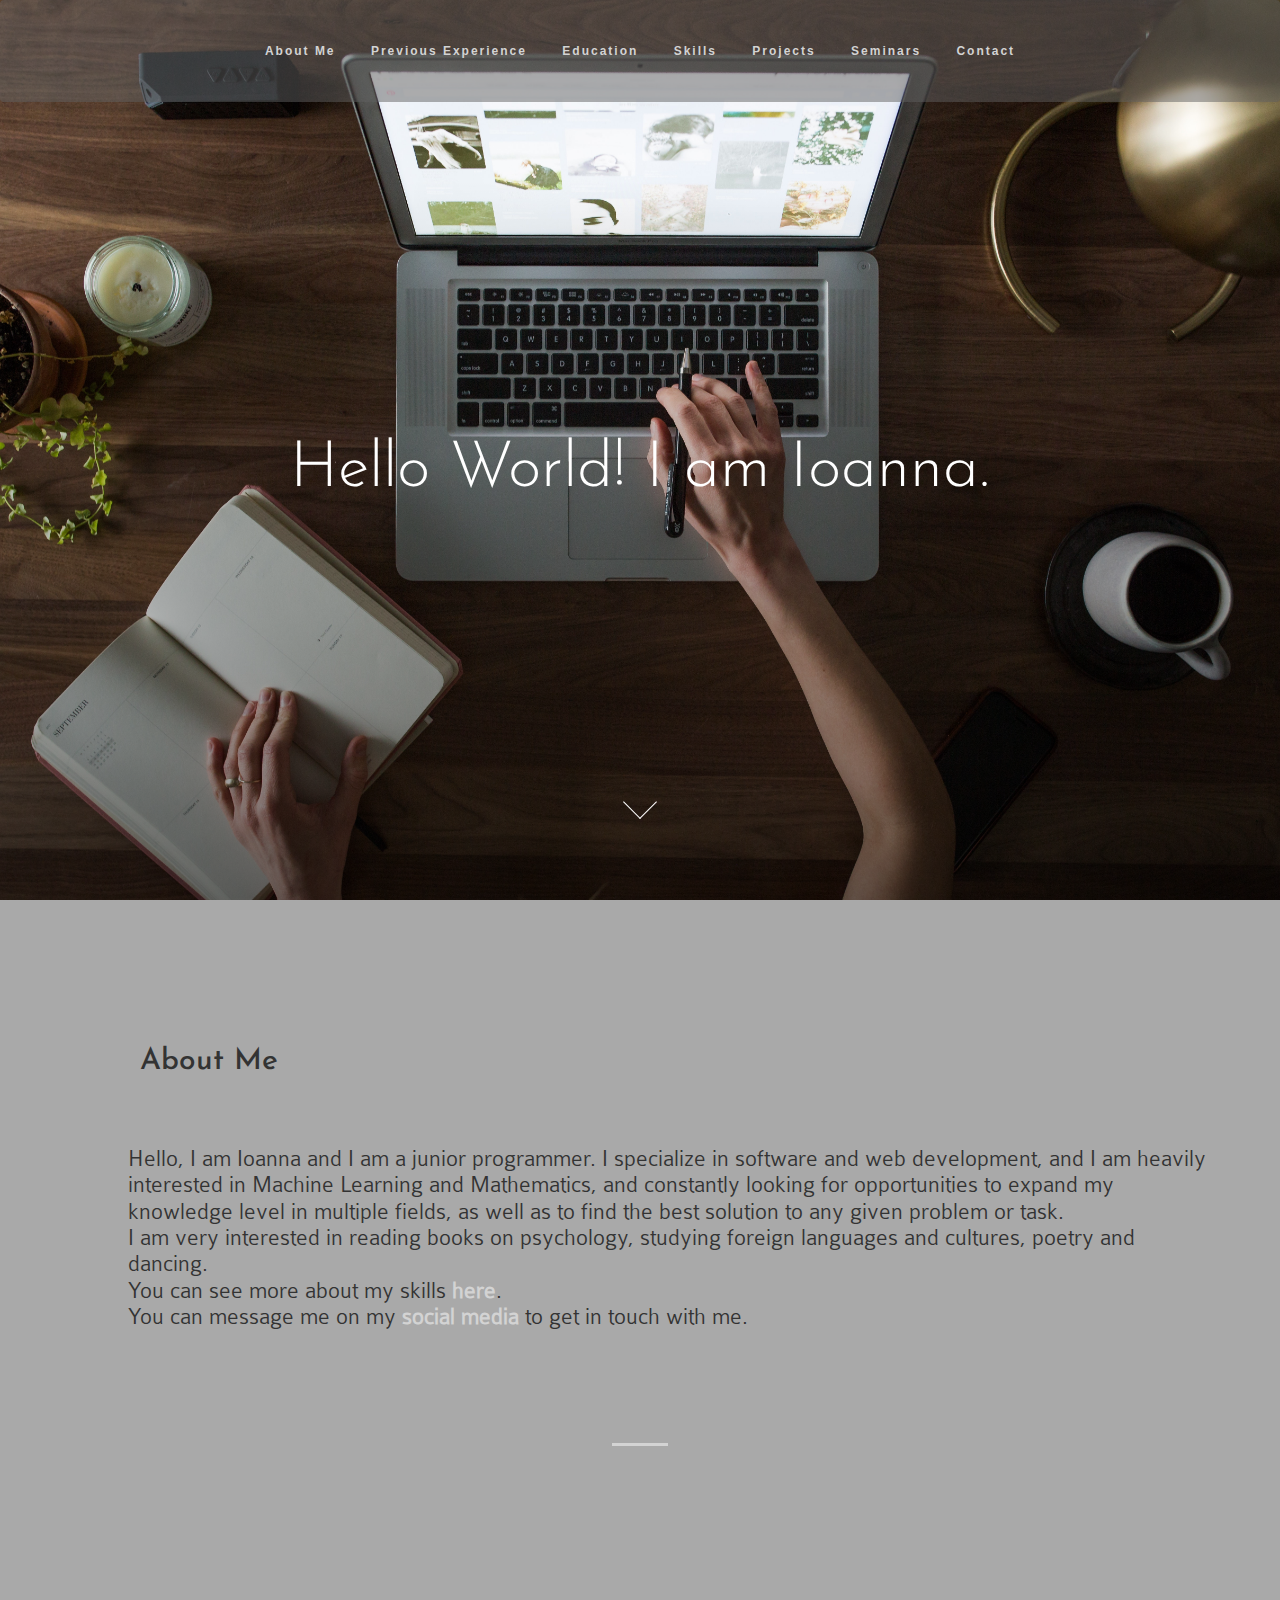
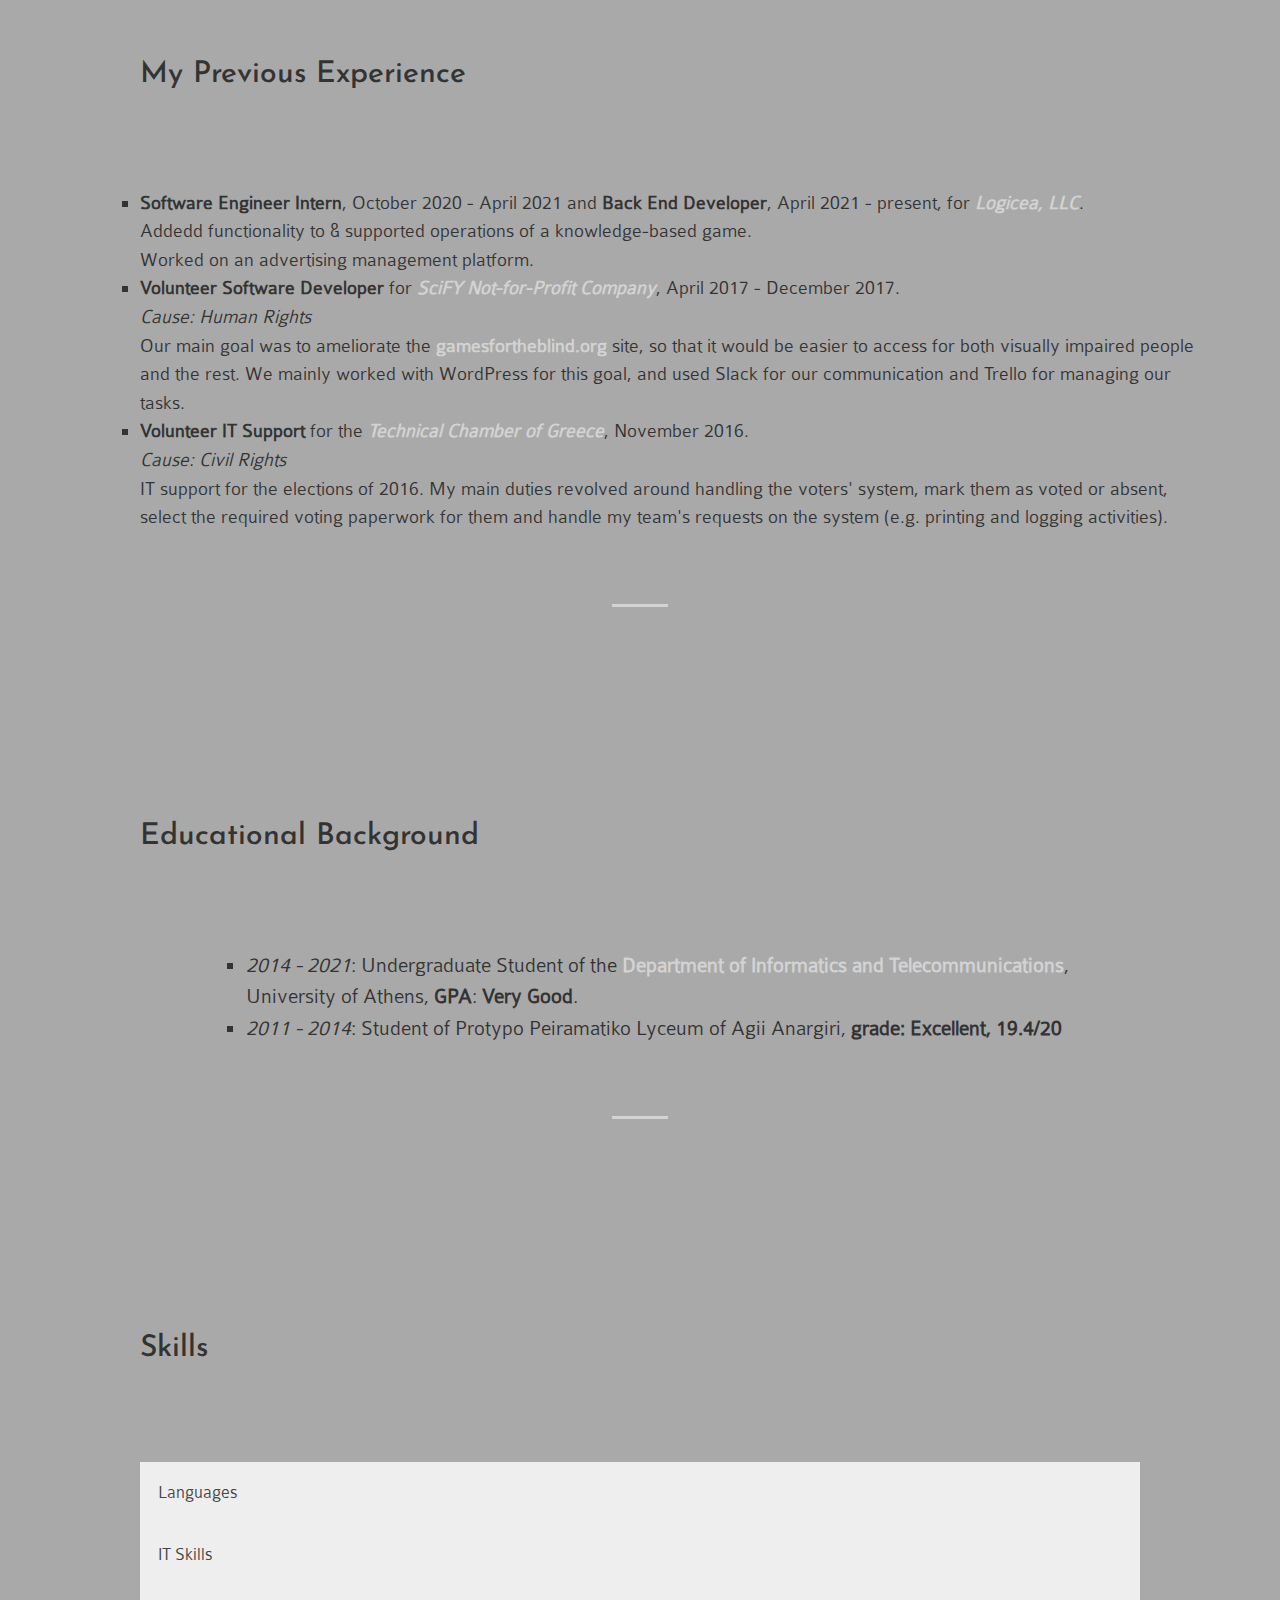
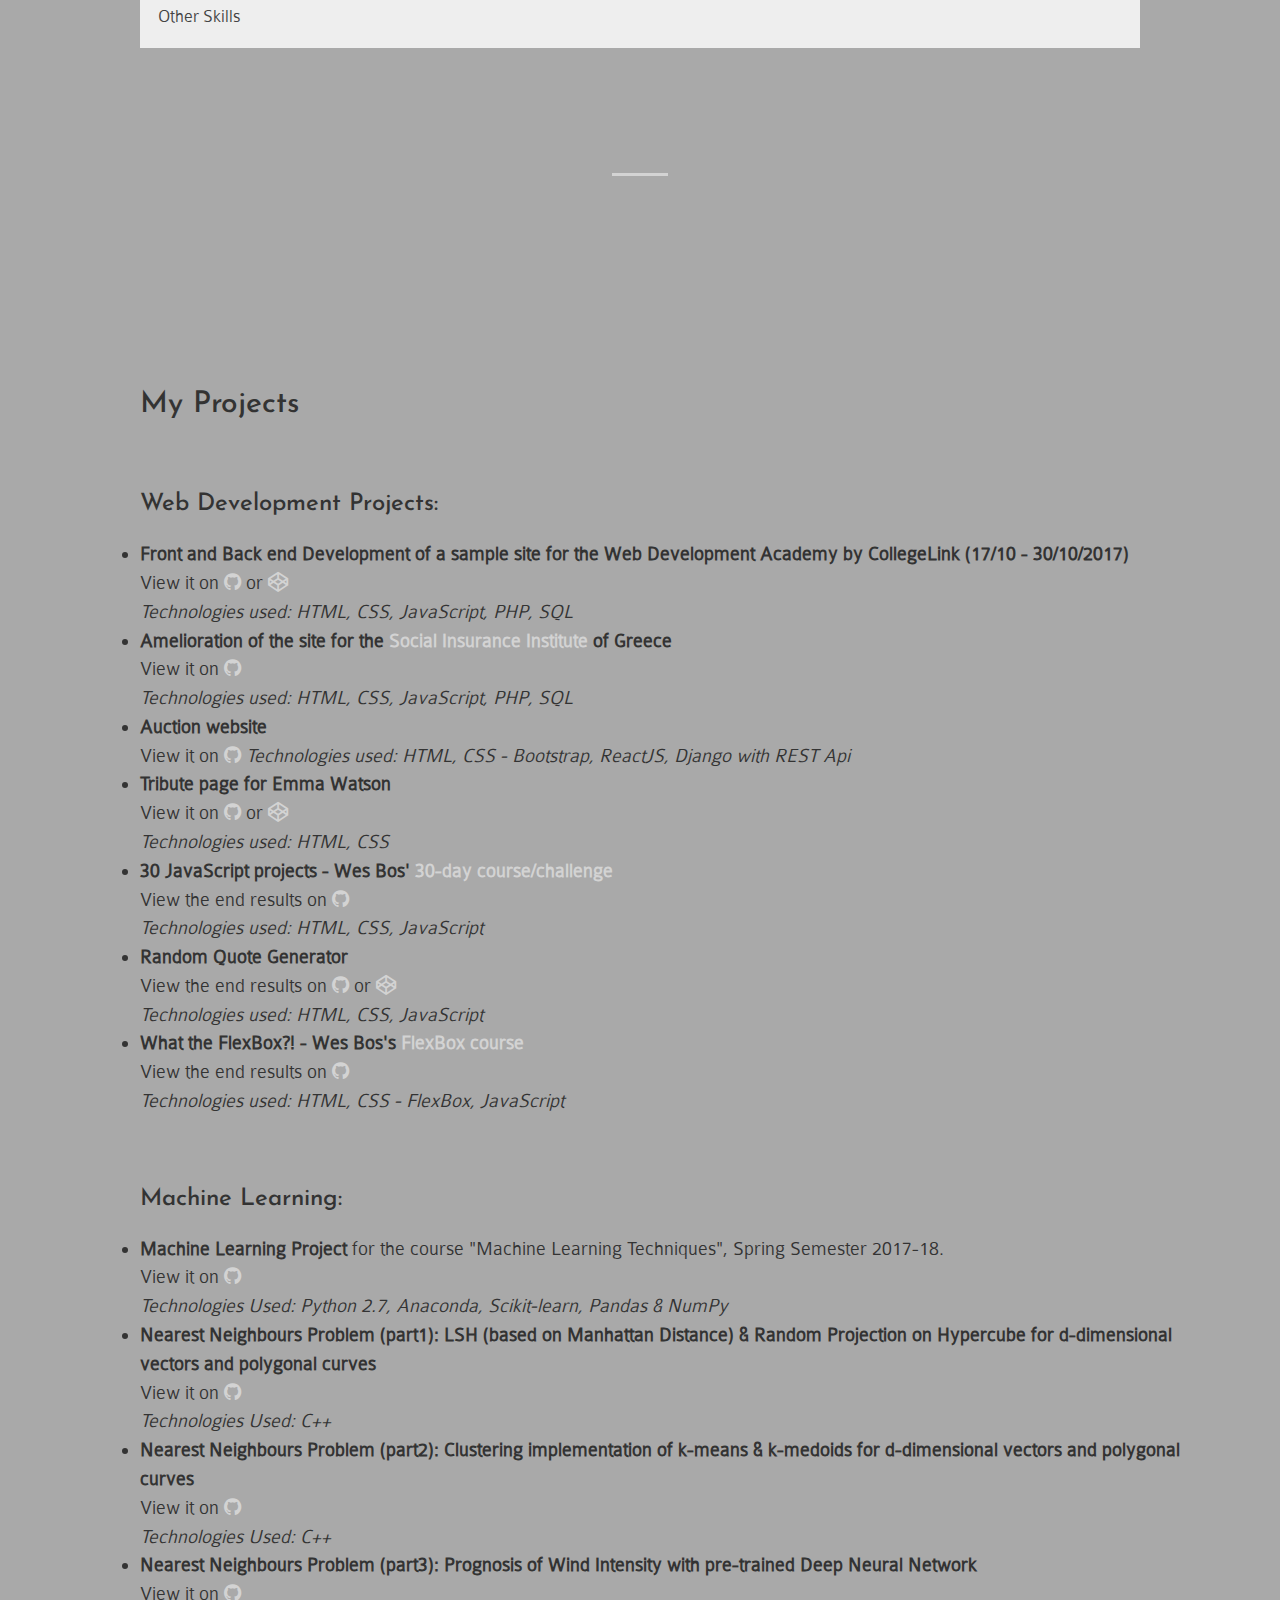
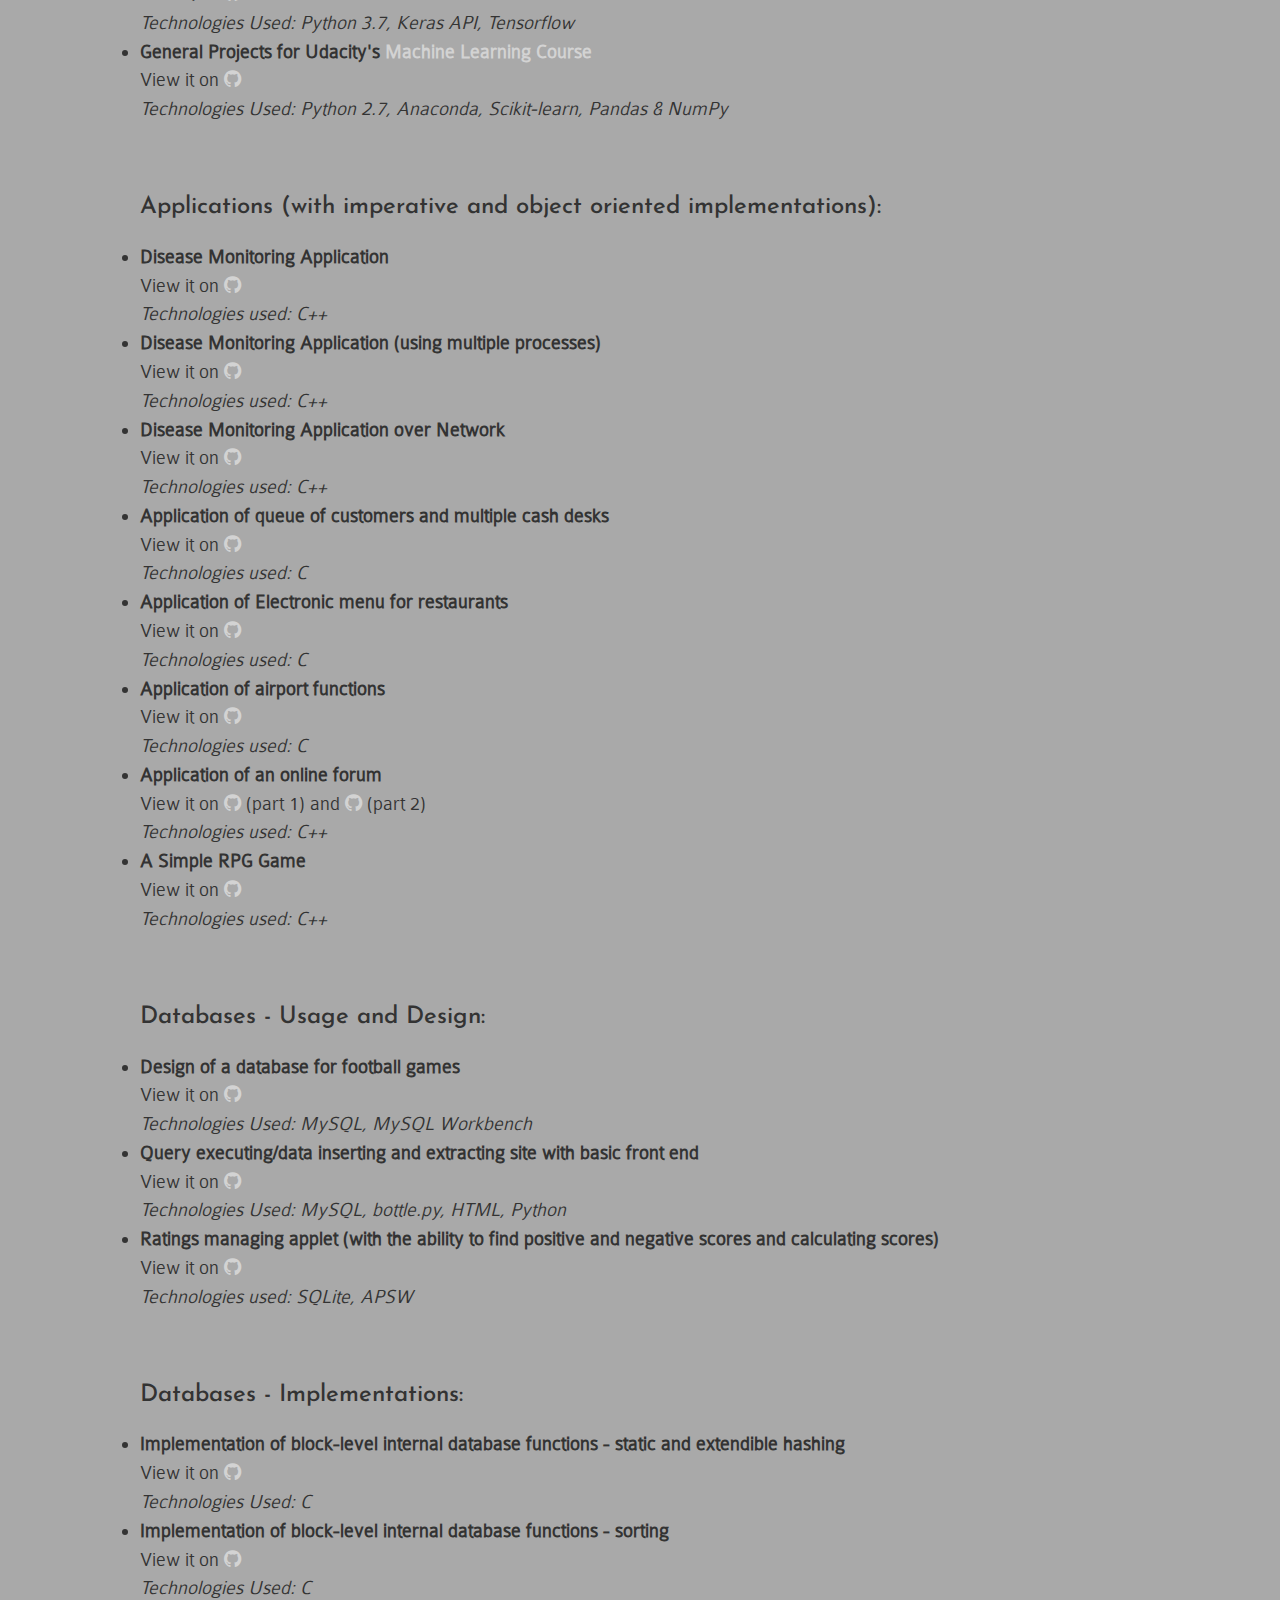
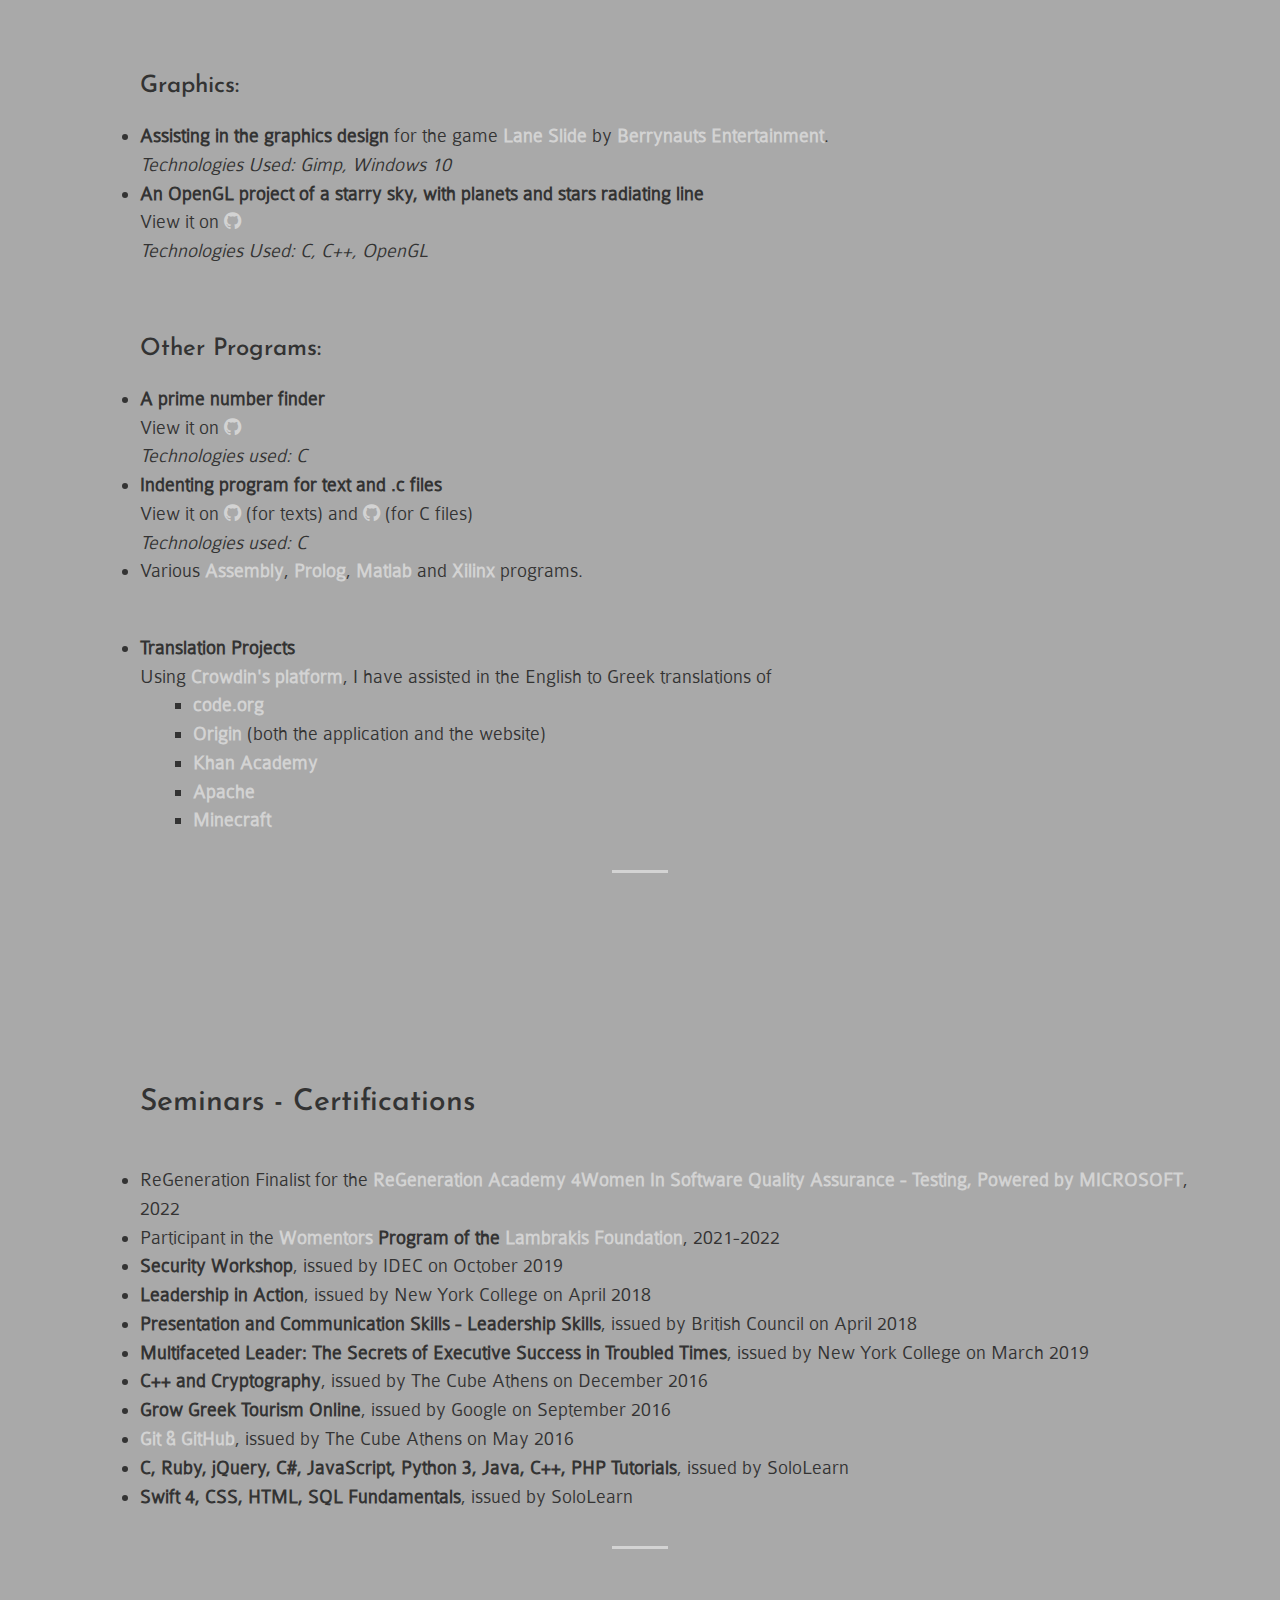
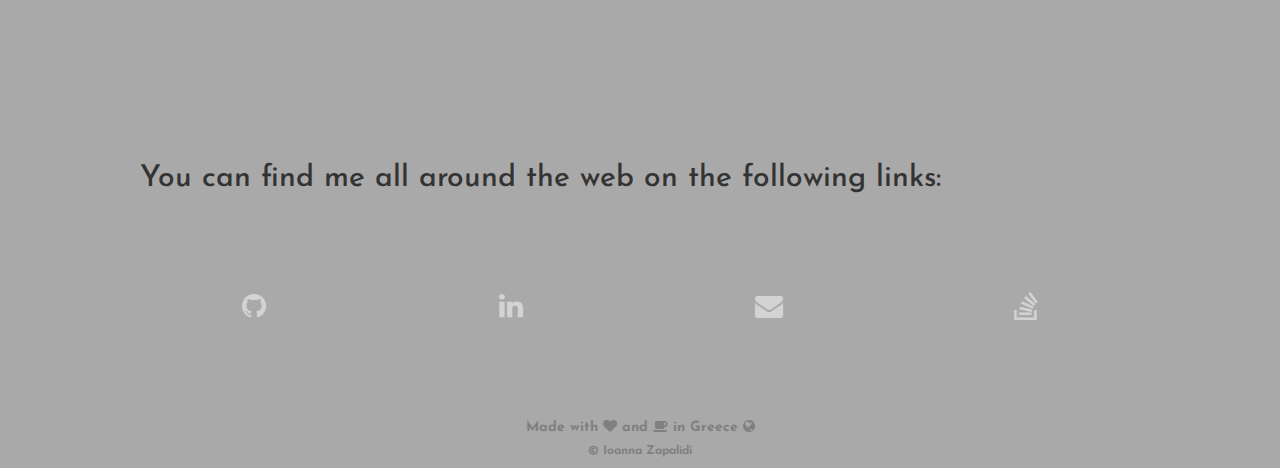
==== commit f4138120: "Update index.html" ====
--- a/index.html
+++ b/index.html
@@ -552,10 +552,10 @@
             <div>
                 <a href="https://stackoverflow.com/users/7436412/zap"><i class="fa fa-stack-overflow fa-2x"></i></a>
             </div>
-            <div>
-                <a href="https://www.sololearn.com/en/profile/302047"><i class="fa fa-solid fa-2x"</i></a>
-            </div>
-            
+          <!--  <div>
+                <a href="https://www.sololearn.com/en/profile/302047"><i class="fa fa-solid fa-2x"></i></a>
+            </div>
+            -->
         </div>
     </div>
 
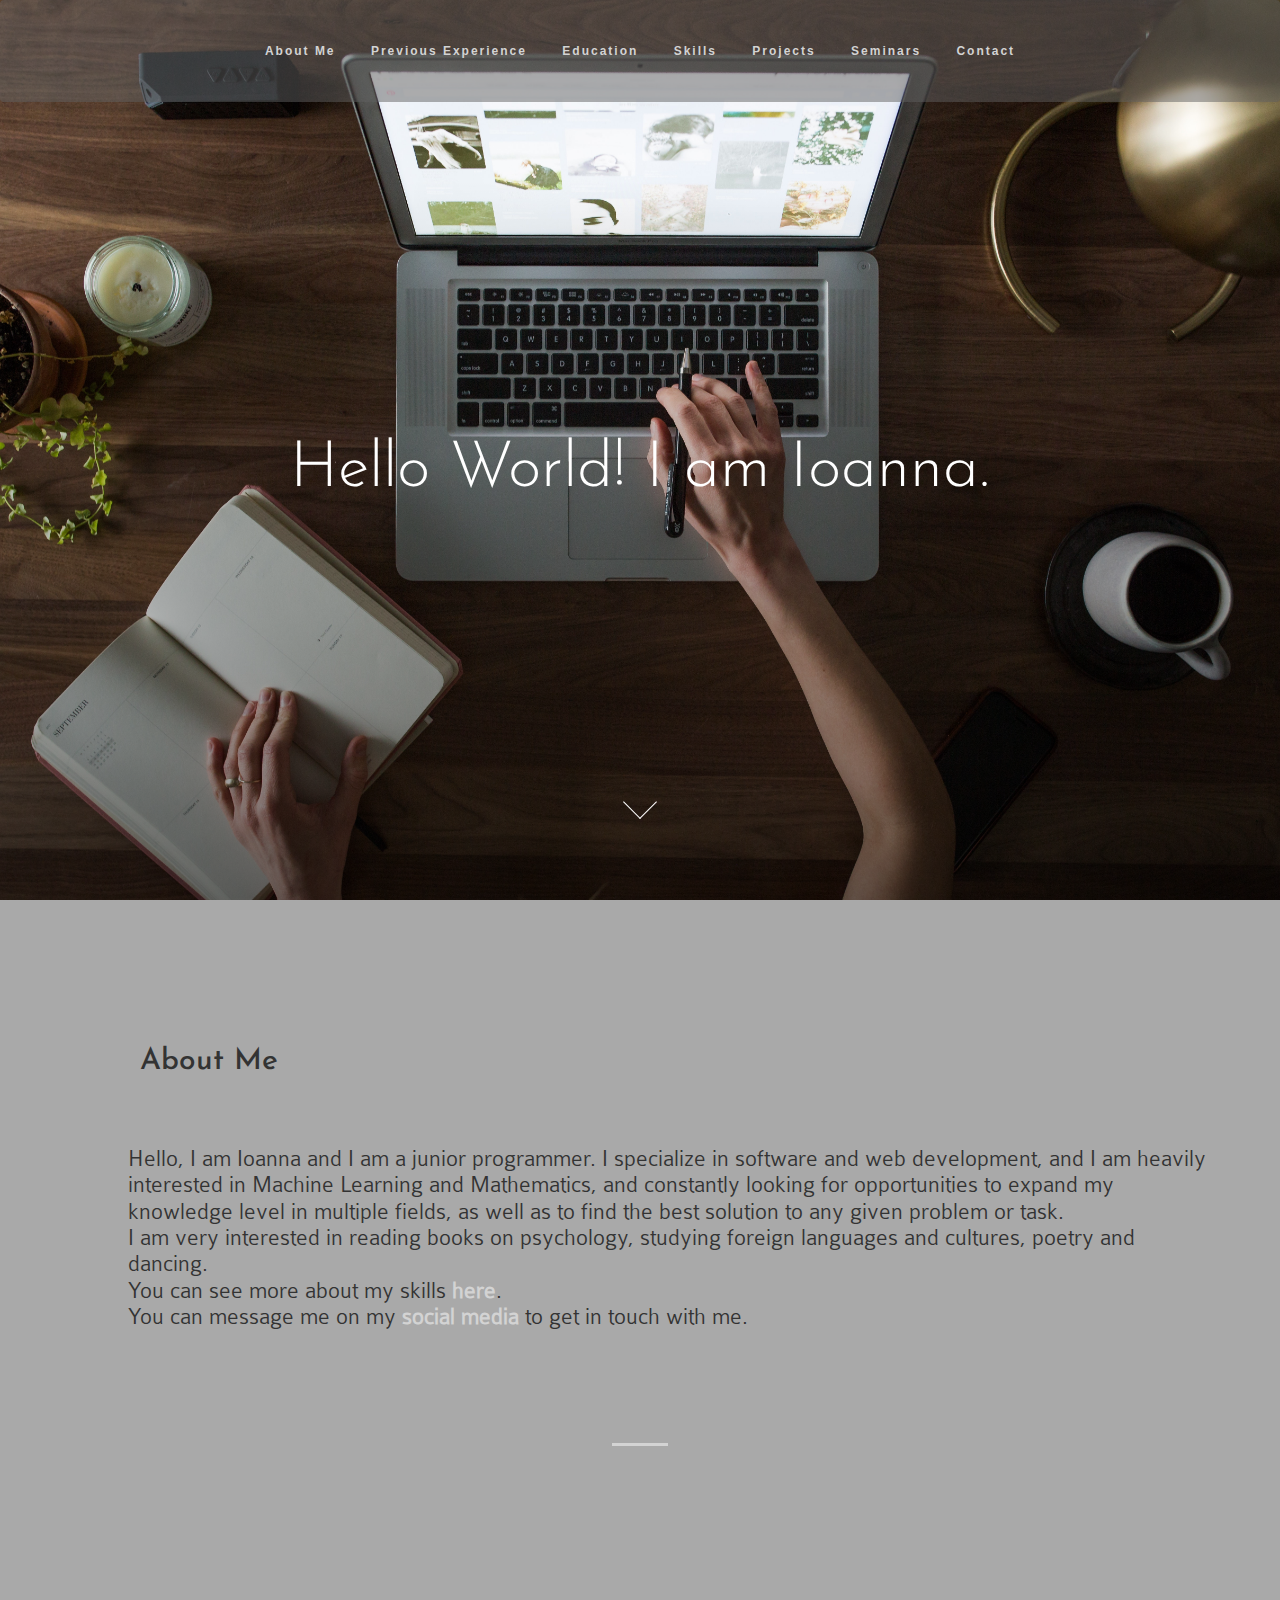
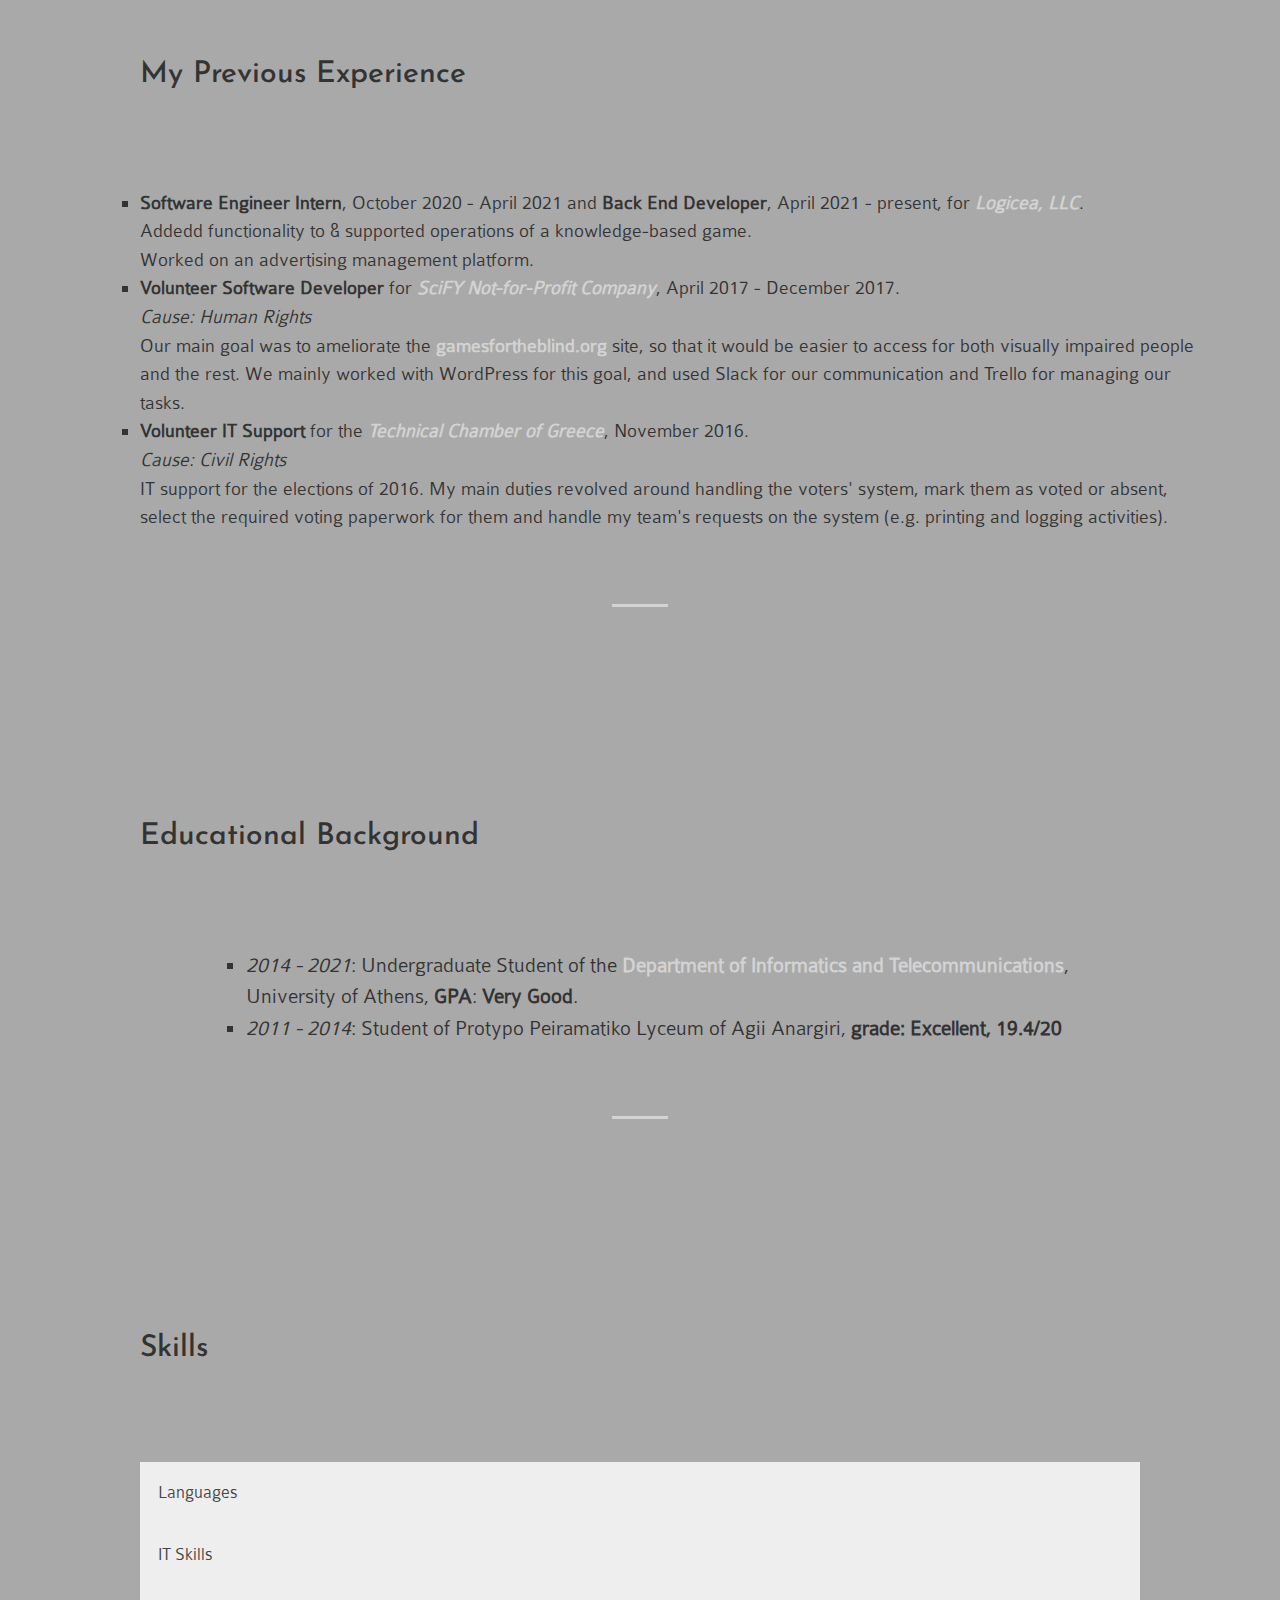
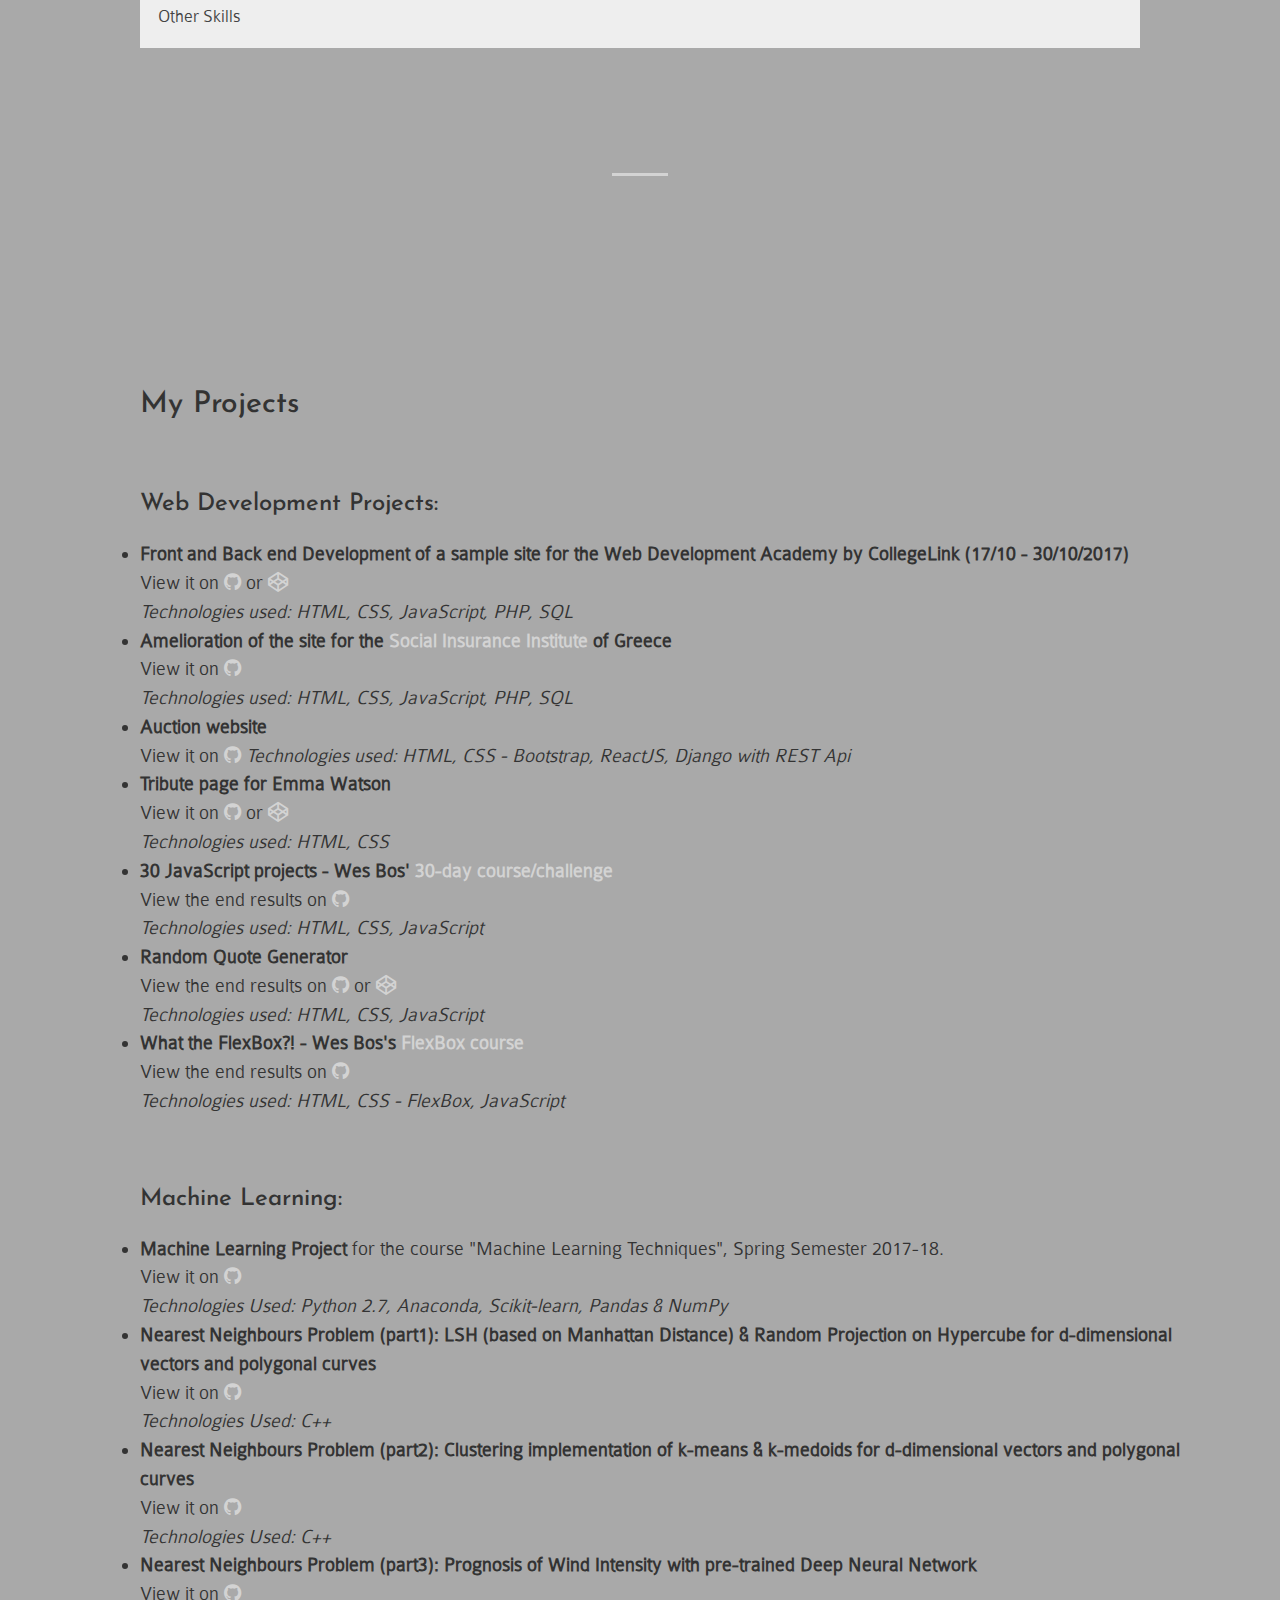
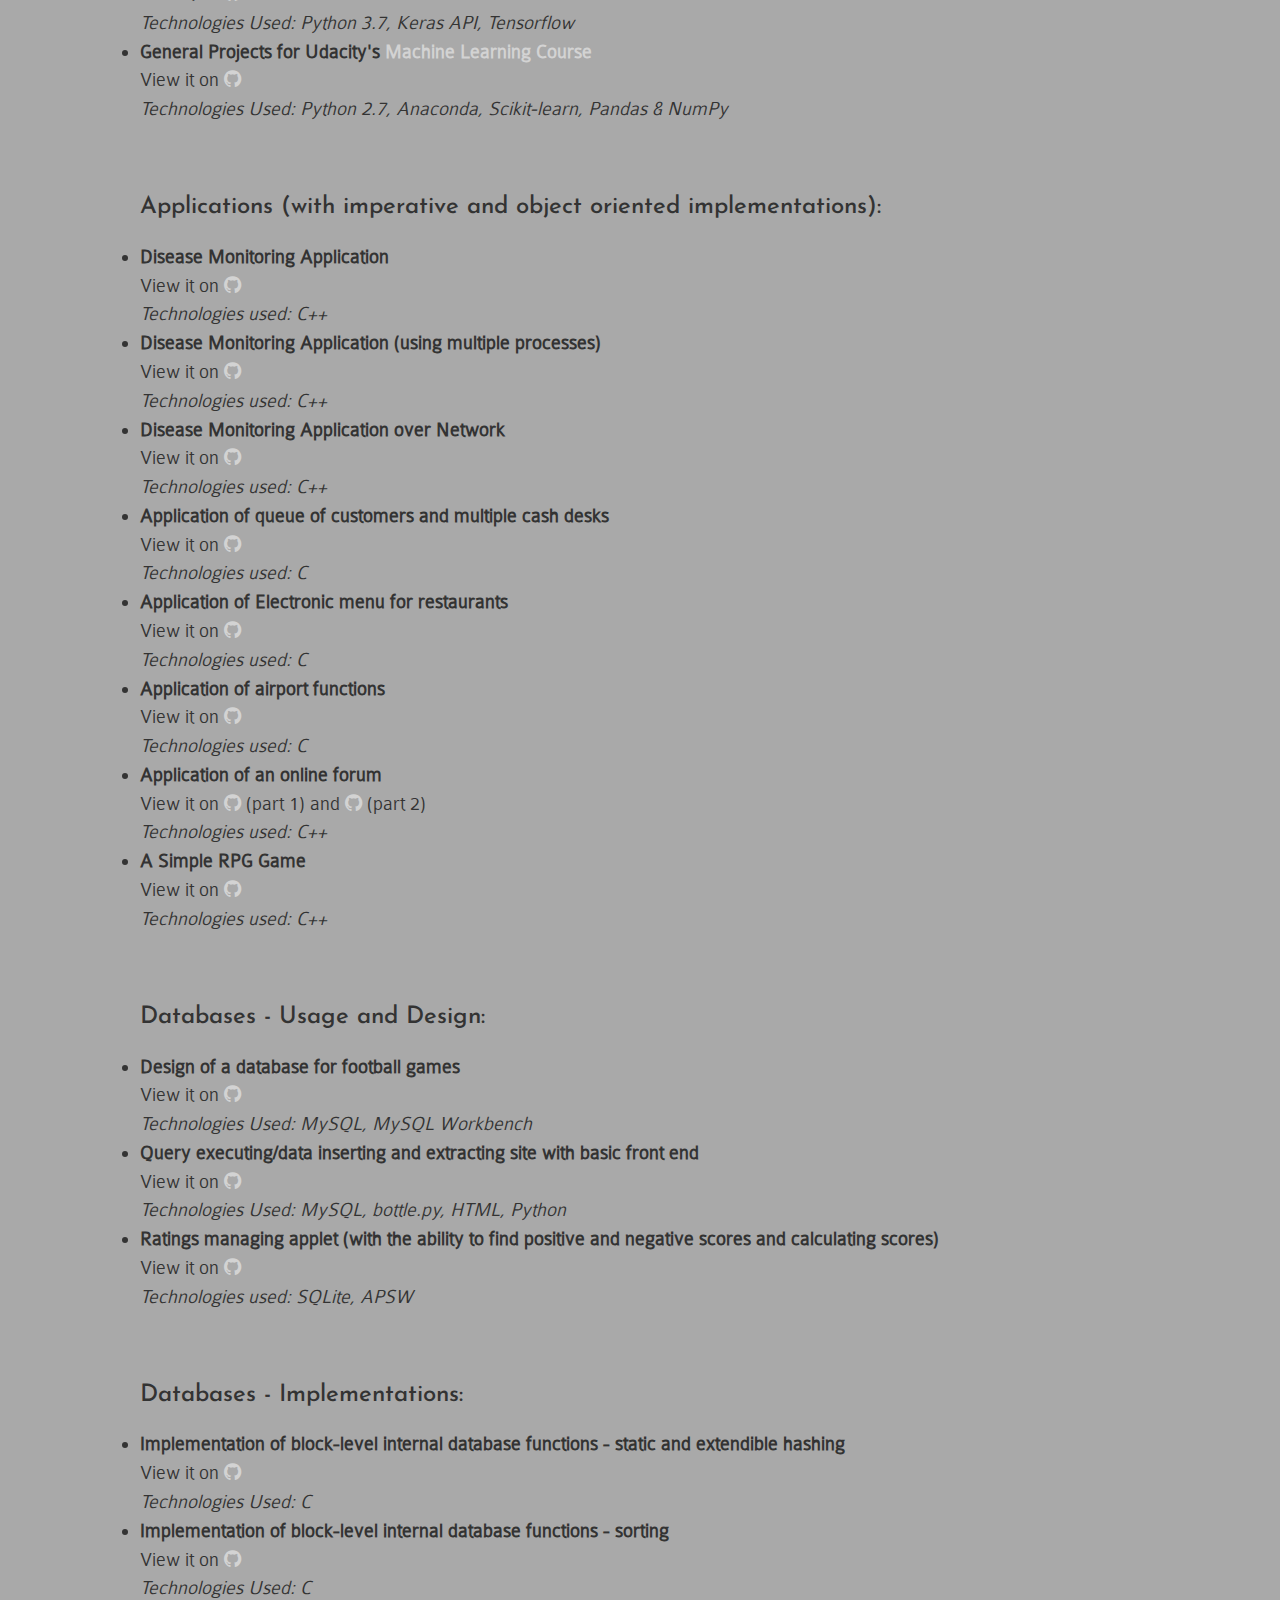
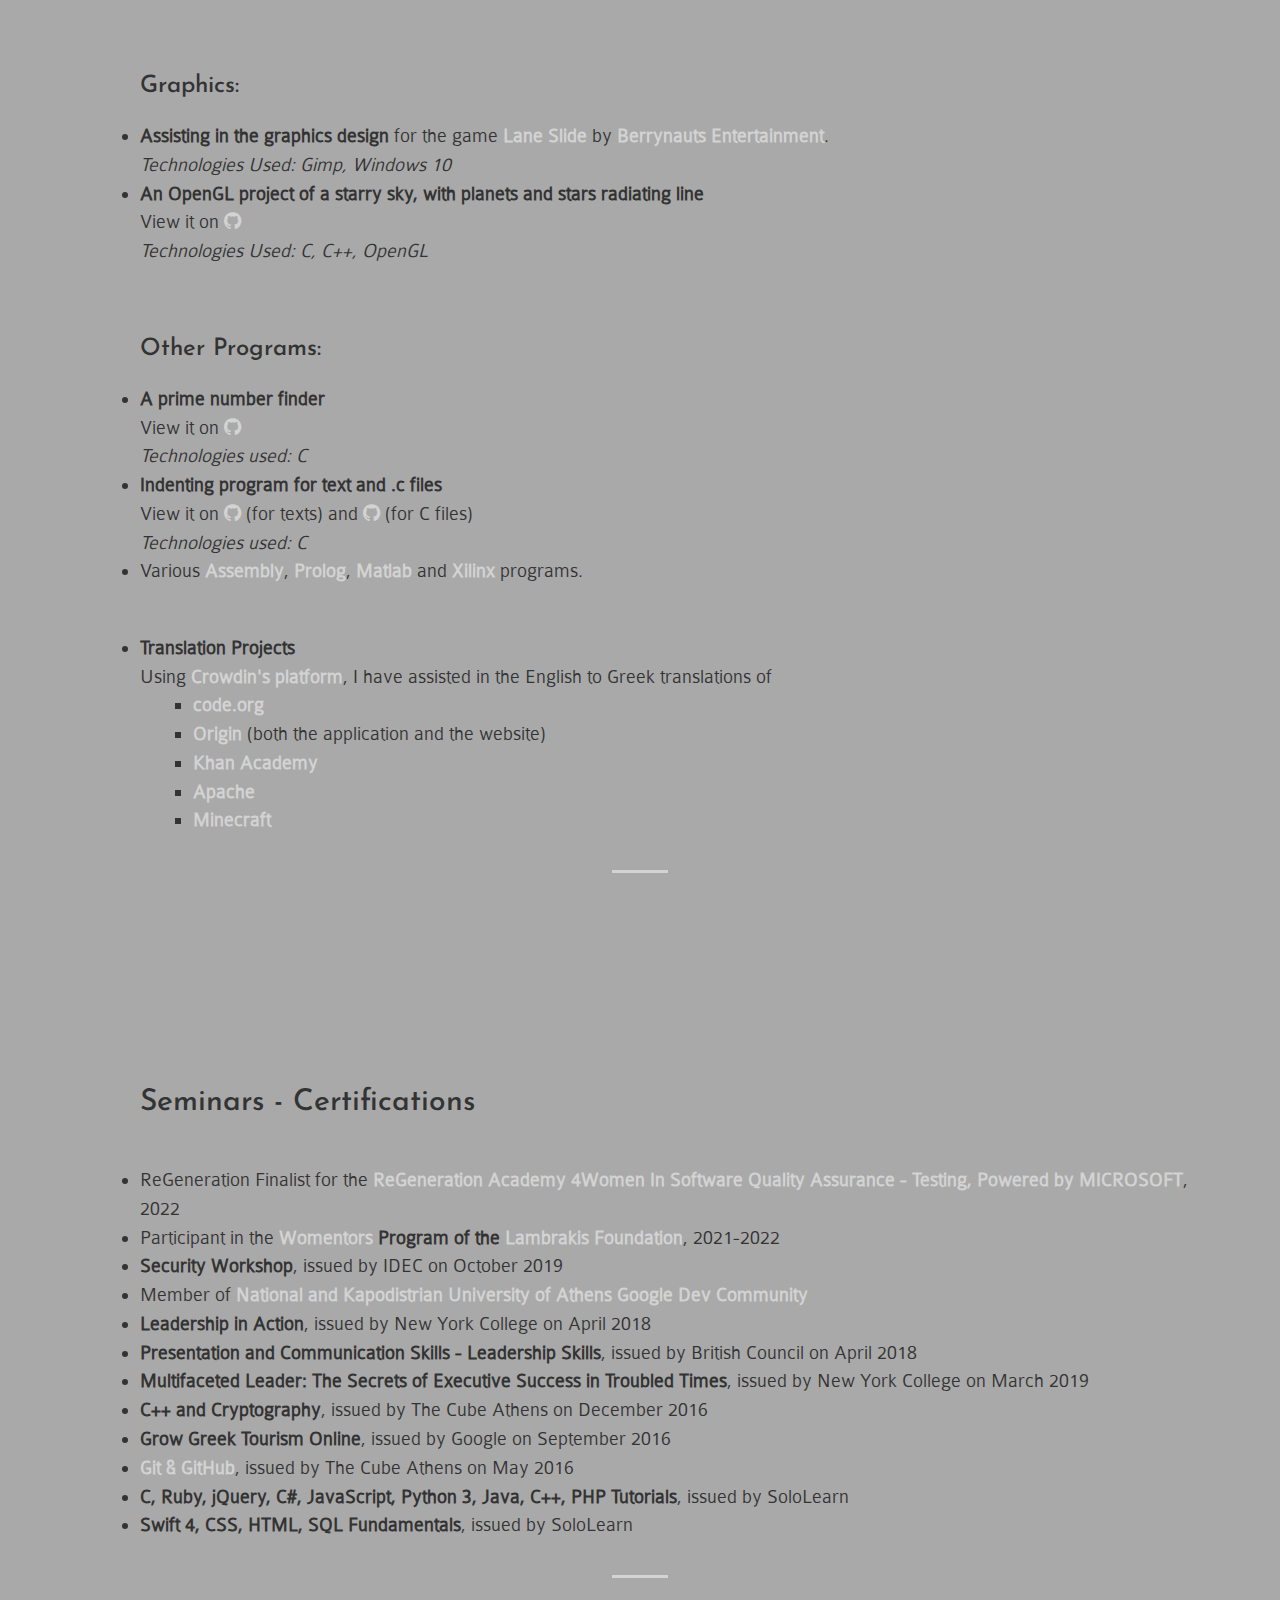
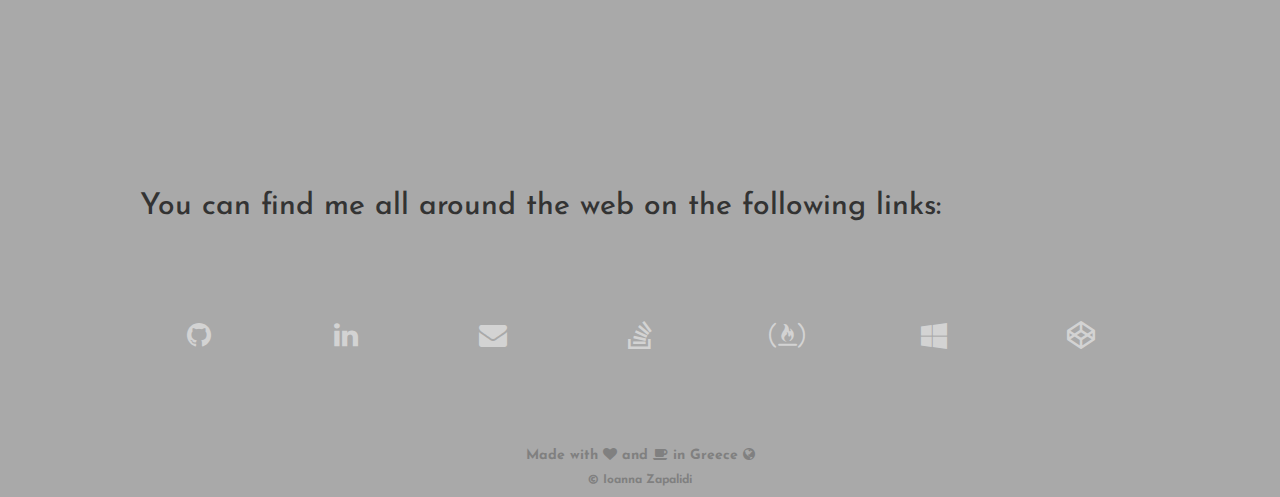
==== commit c30aa0fb: "Update index.html" ====
--- a/index.html
+++ b/index.html
@@ -520,6 +520,7 @@
             <li>ReGeneration Finalist for the <b><a href="https://www.regeneration.gr/en/regen-academy/4women-in-software-quality-assurance-testing/">ReGeneration Academy 4Women In Software Quality Assurance - Testing, Powered by MICROSOFT</a></b>, 2022</li>
             <li>Participant in the <b><a href="https://www.womentors.gr/en/home/">Womentors</a> Program of the <a href="https://www.lrf.gr/">Lambrakis Foundation</a></b>, 2021-2022</li>
             <li><b>Security Workshop</b>, issued by IDEC on October 2019</li>
+            <li>Member of <b><a href="https://gdsc.community.dev/national-and-kapodistrian-university-of-athens/">National and Kapodistrian University of Athens Google Dev Community</a></b></li>
             <li><b>Leadership in Action</b>, issued by New York College on April 2018</li>
             <li><b>Presentation and Communication Skills - Leadership Skills</b>, issued by British Council on April 2018</li>
             <li><b>Multifaceted Leader: The Secrets of Executive Success in Troubled Times</b>, issued by New York College on March 2019</li>
@@ -552,10 +553,21 @@
             <div>
                 <a href="https://stackoverflow.com/users/7436412/zap"><i class="fa fa-stack-overflow fa-2x"></i></a>
             </div>
+            <div>
+                <a href="https://www.freecodecamp.org/zapdos7"><i class="fa fa-brands fa-free-code-camp fa-2x"></i></a>
+            </div>
+            <div>
+                <a href="https://learn.microsoft.com/el-gr/users/ioannazapalidi-4933/"><i class="fa fa-brands fa-windows fa-2x"></i></a>
+            </div>
+            <div>
+                <a href="https://codepen.io/ZapDos7"><i class="fa fa-brands fa-codepen fa-2x"></i></a>
+            </div>
+                        
           <!--  <div>
                 <a href="https://www.sololearn.com/en/profile/302047"><i class="fa fa-solid fa-2x"></i></a>
             </div>
             -->
+            
         </div>
     </div>
 
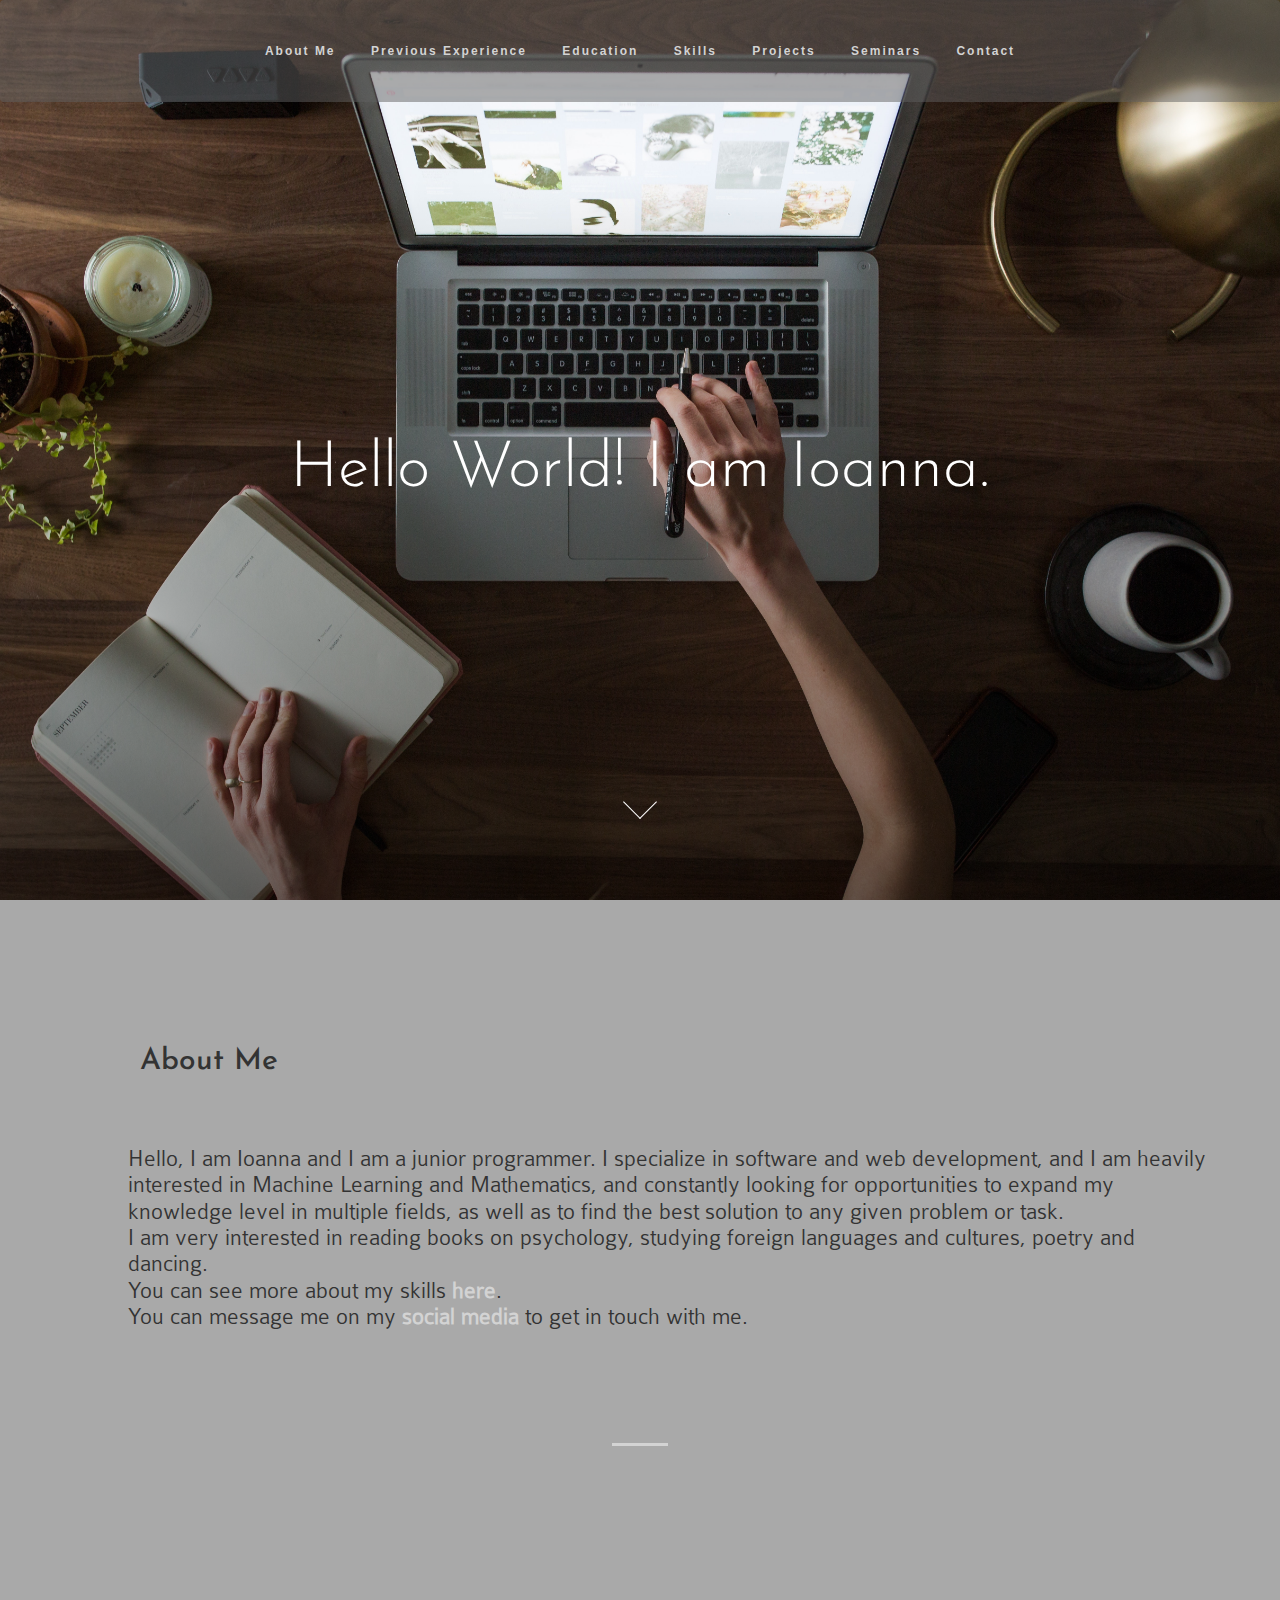
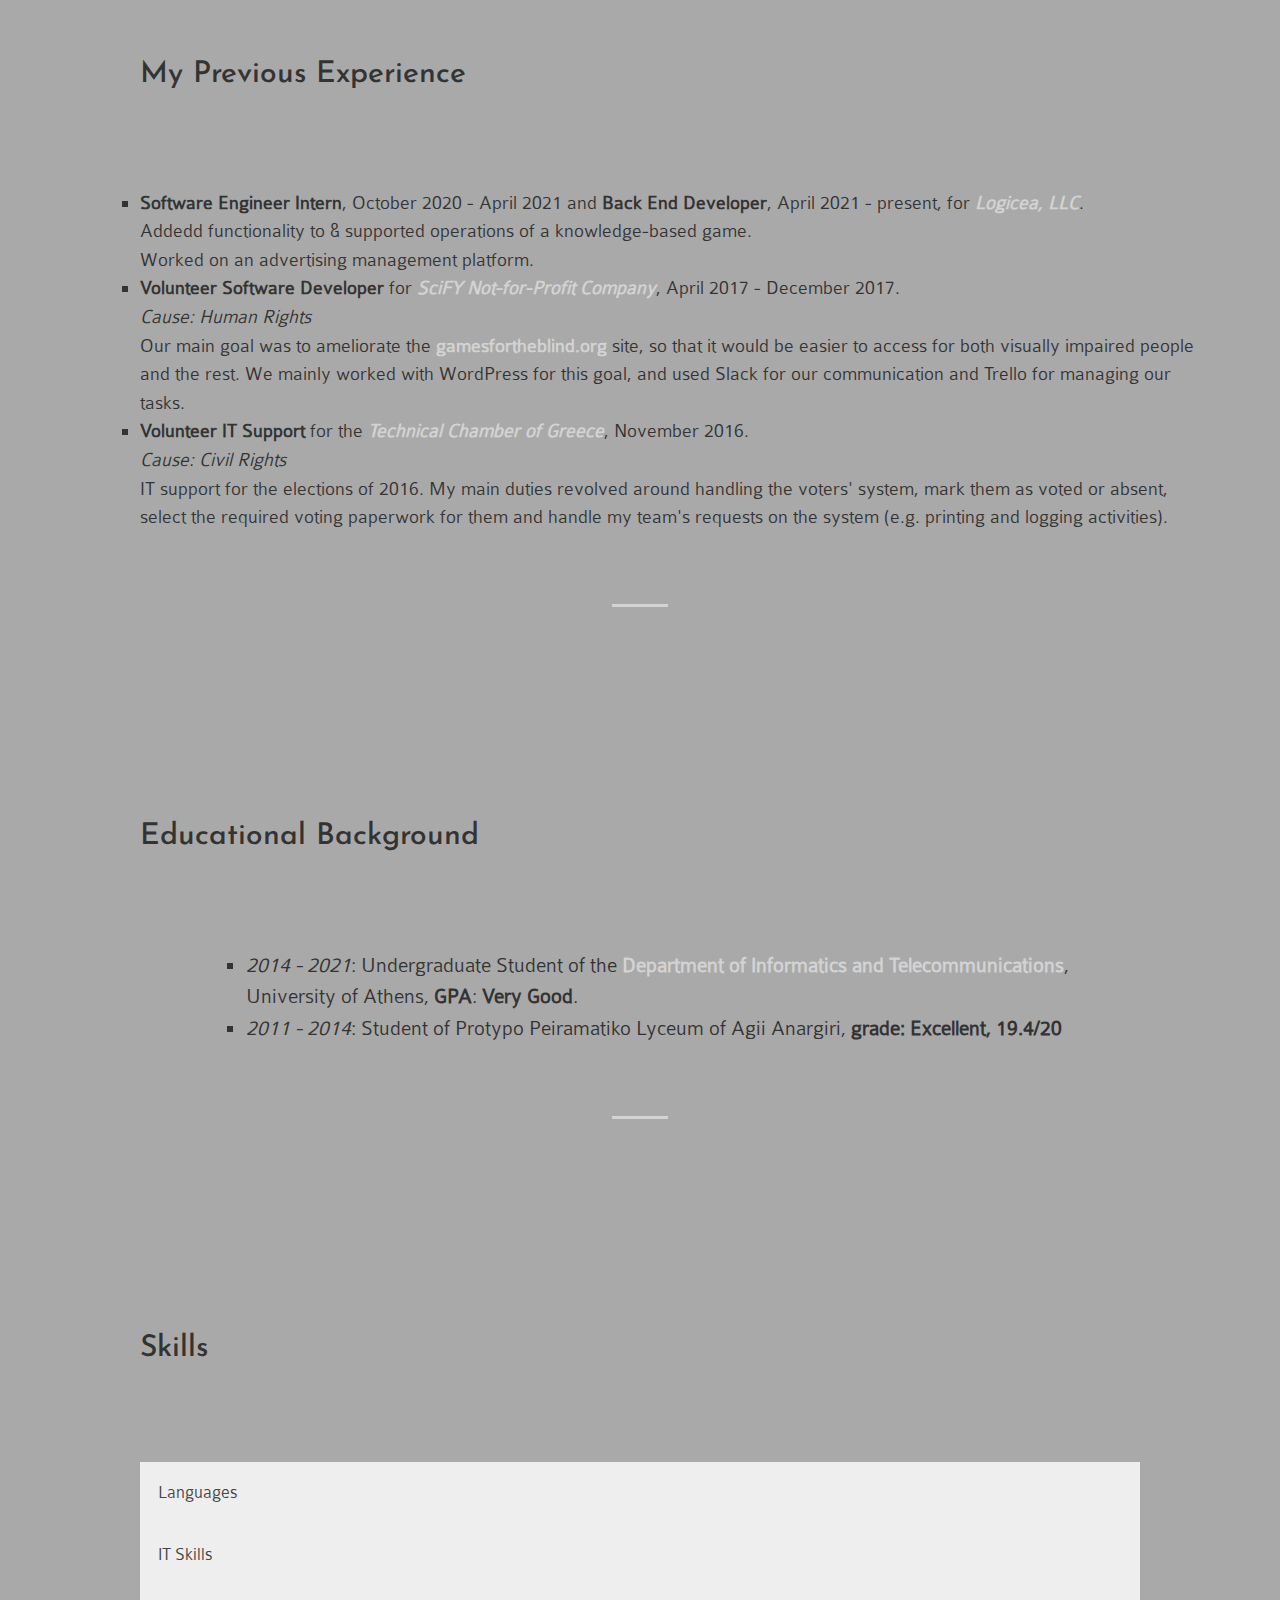
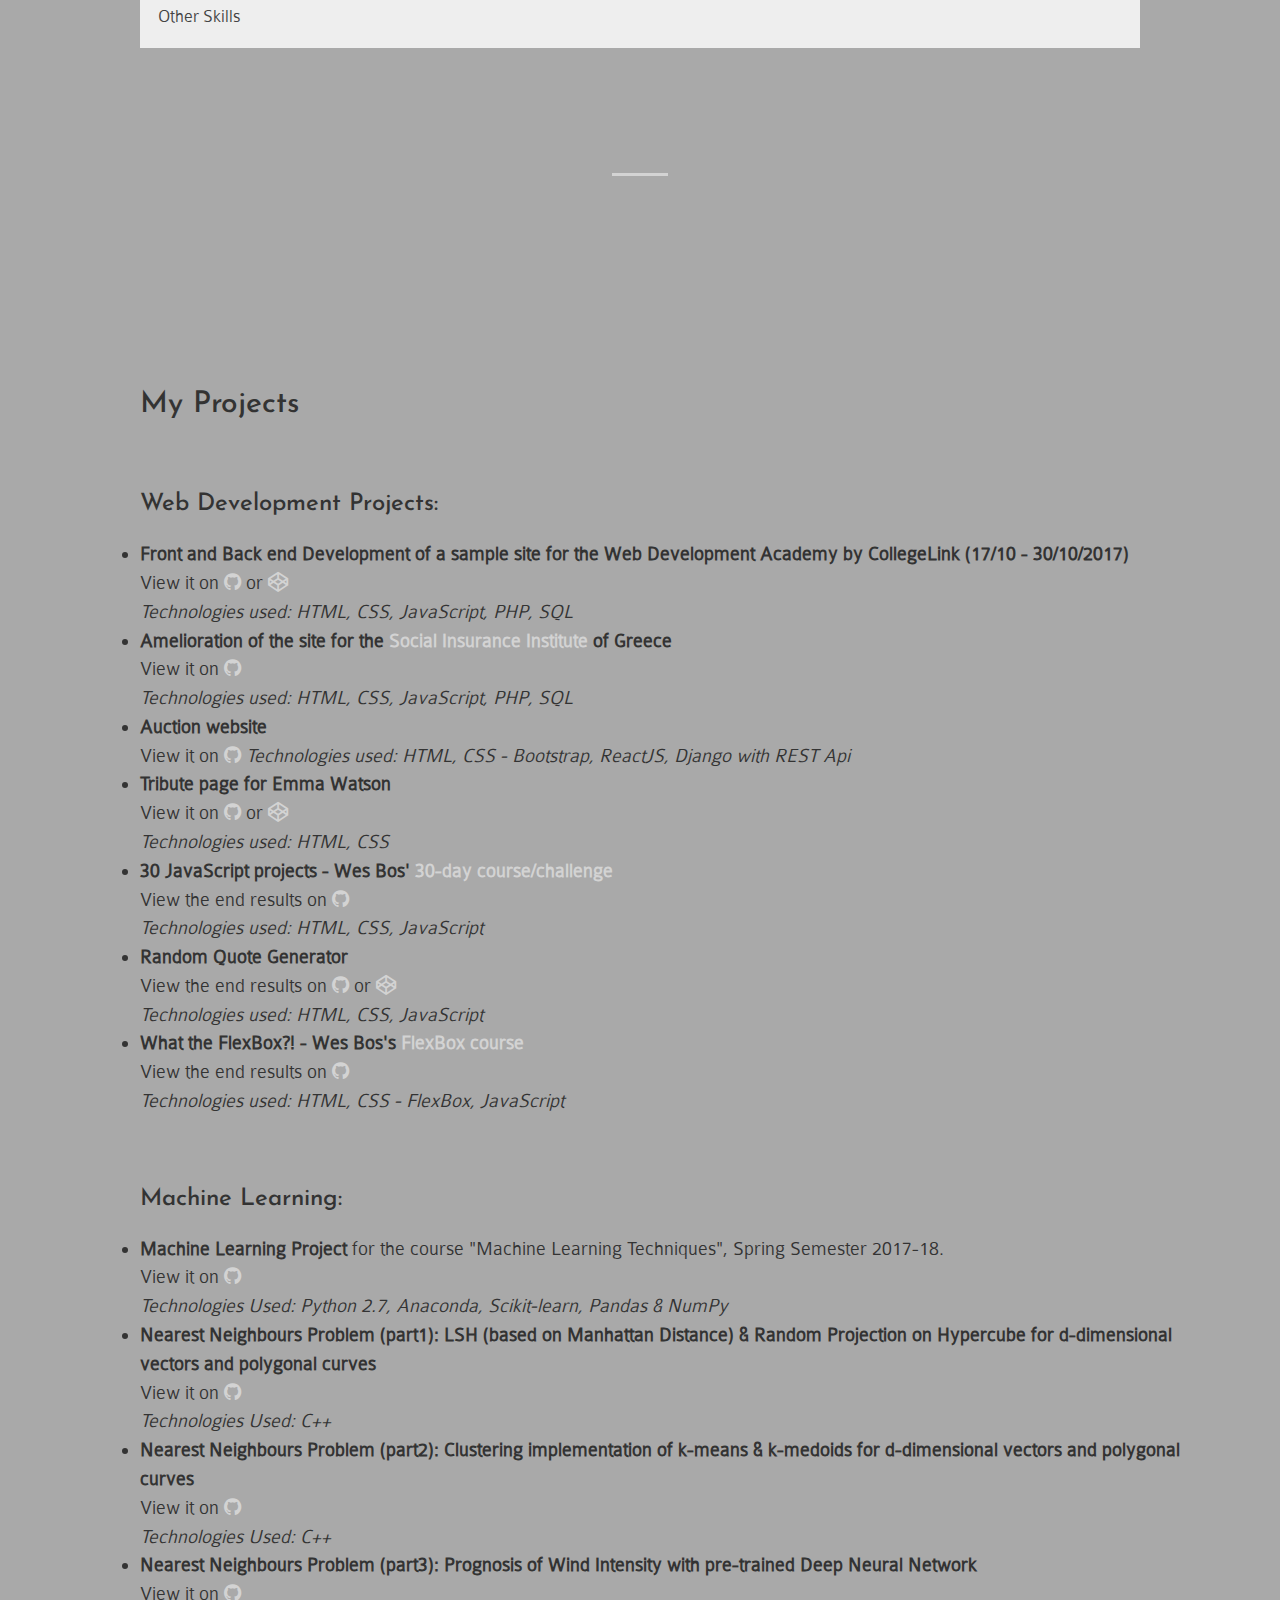
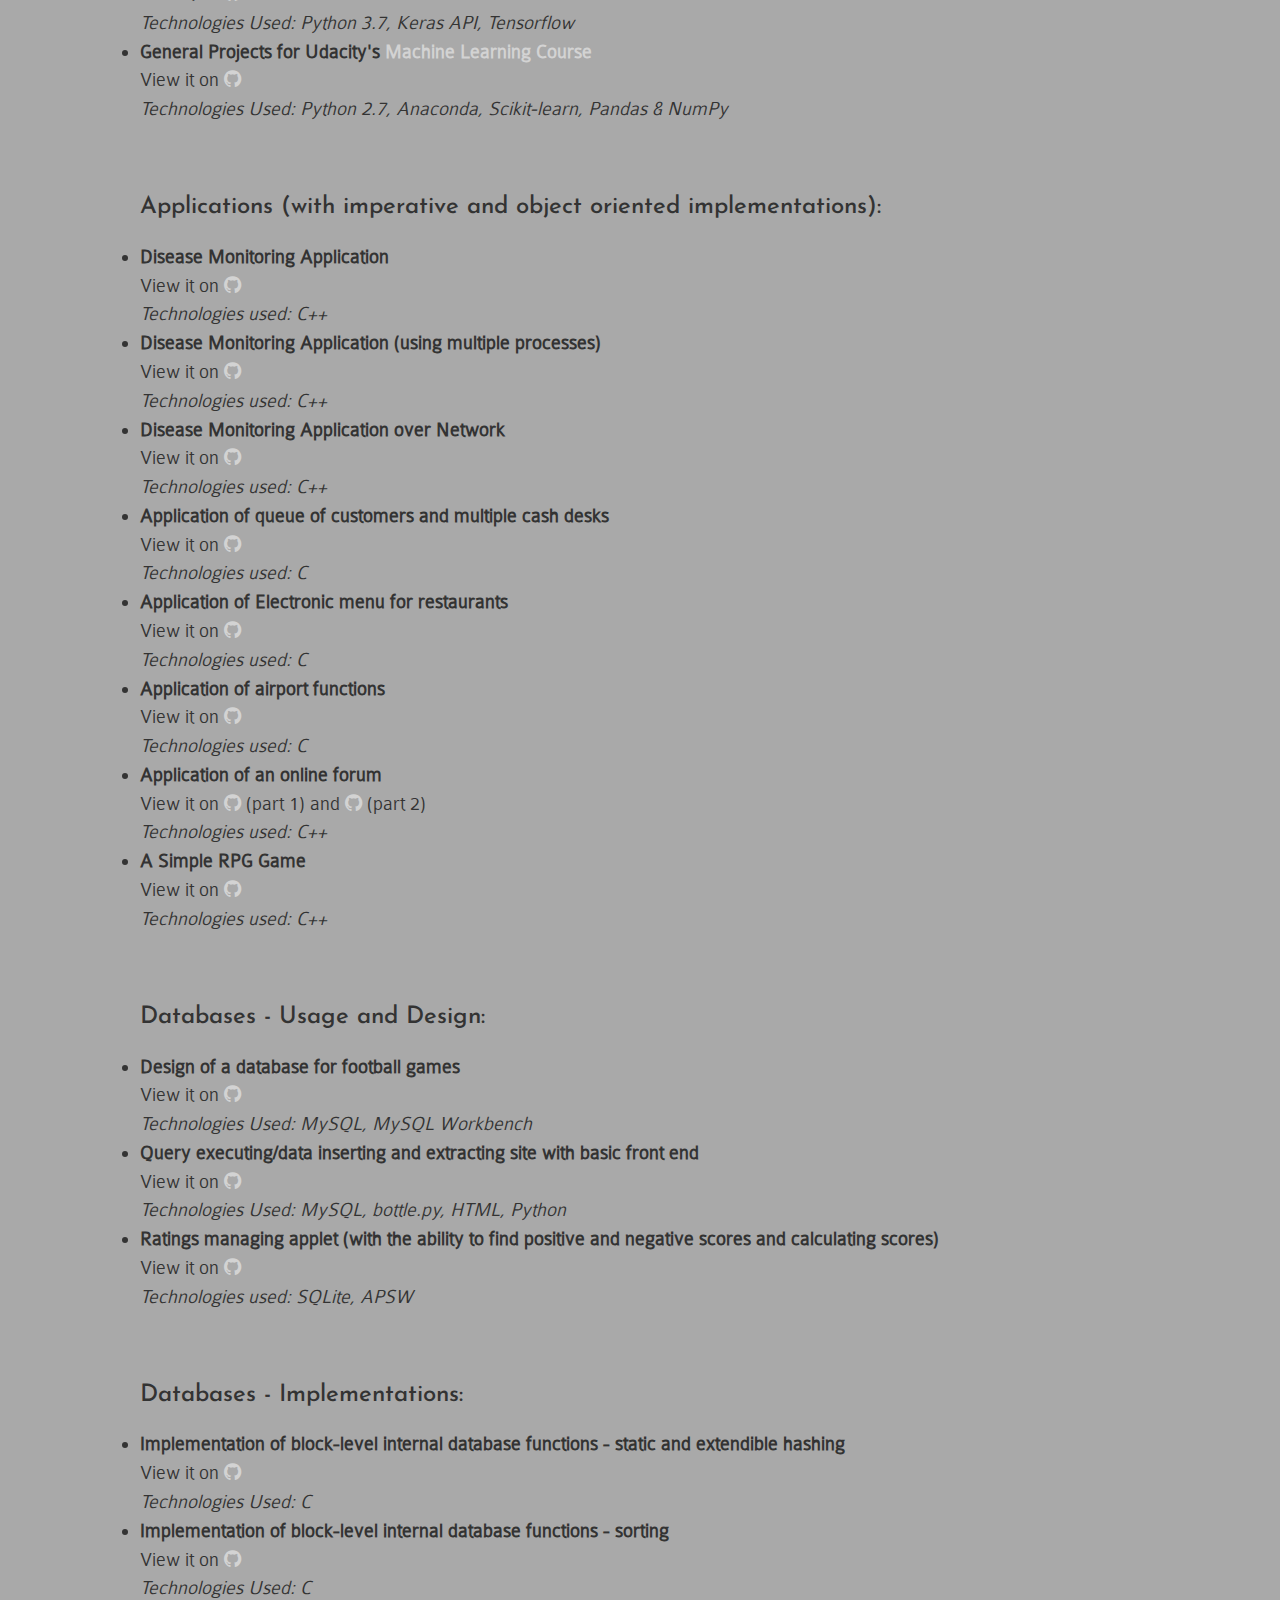
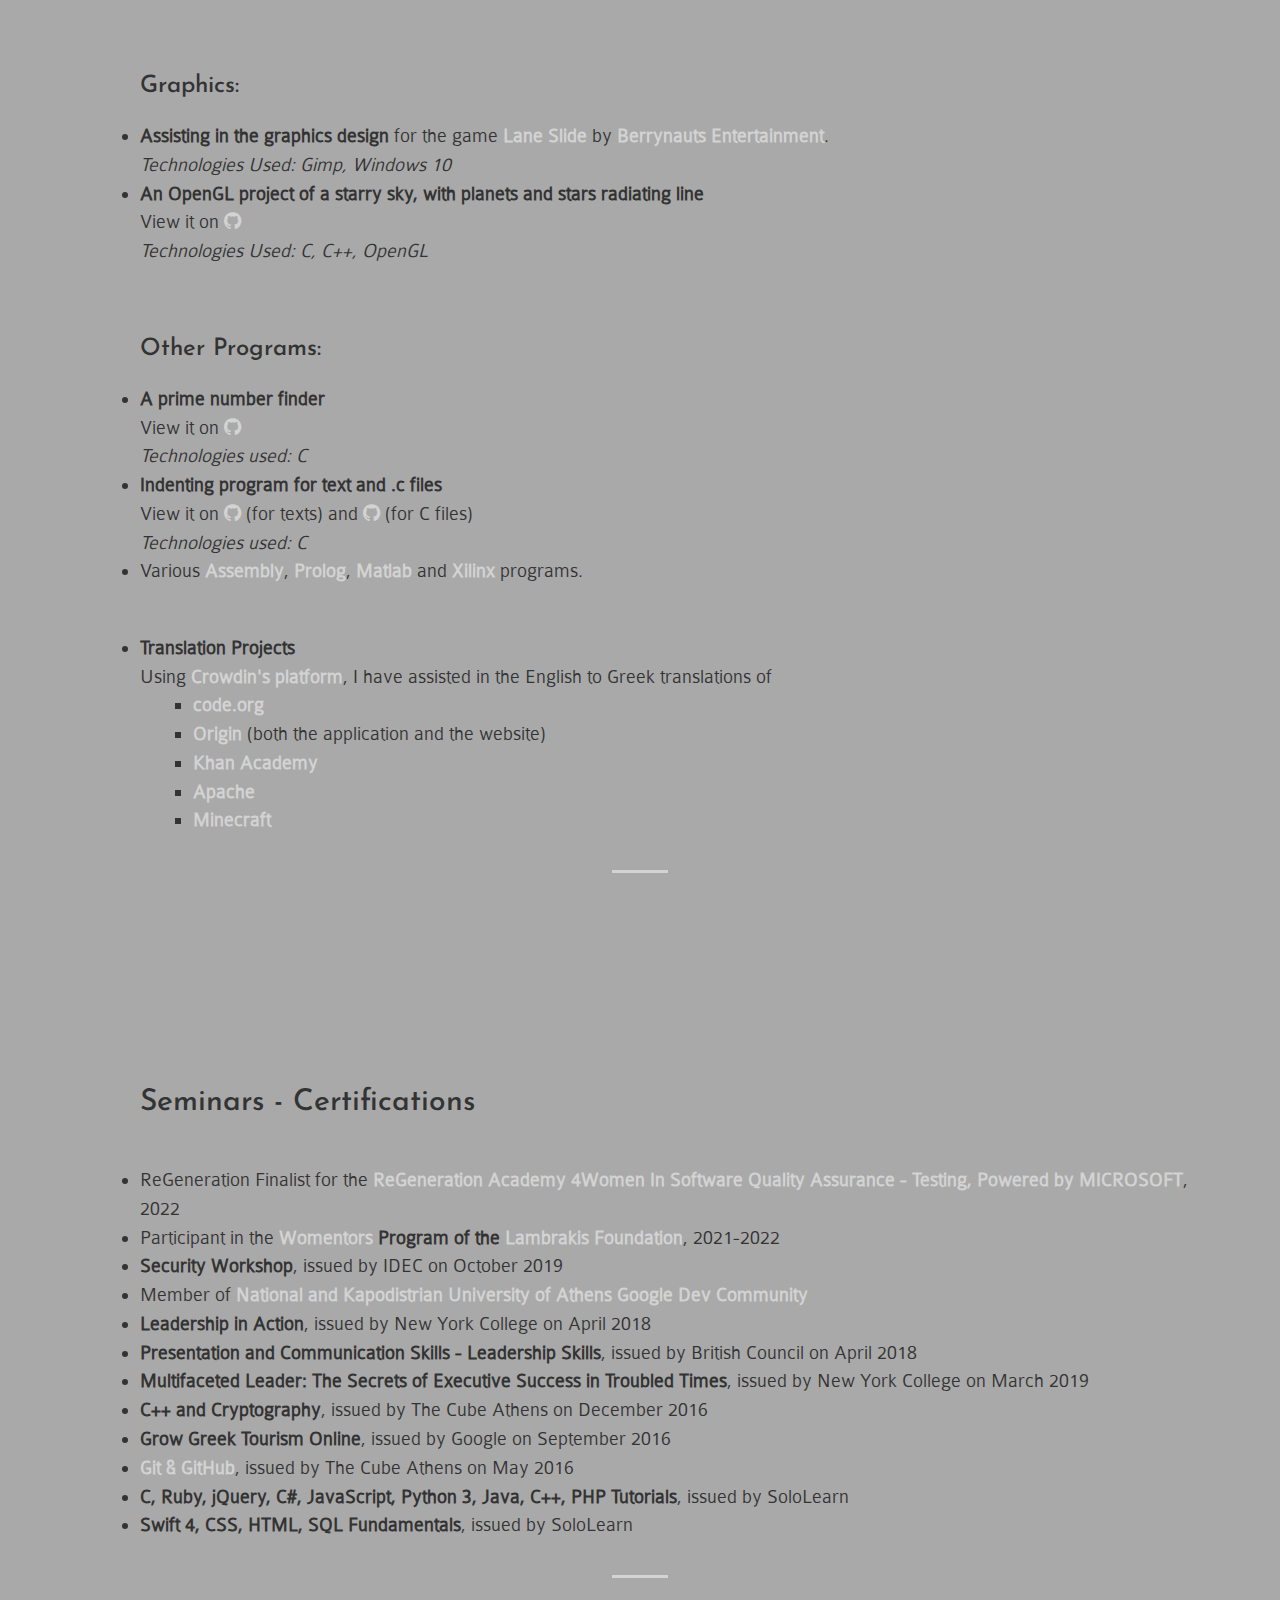
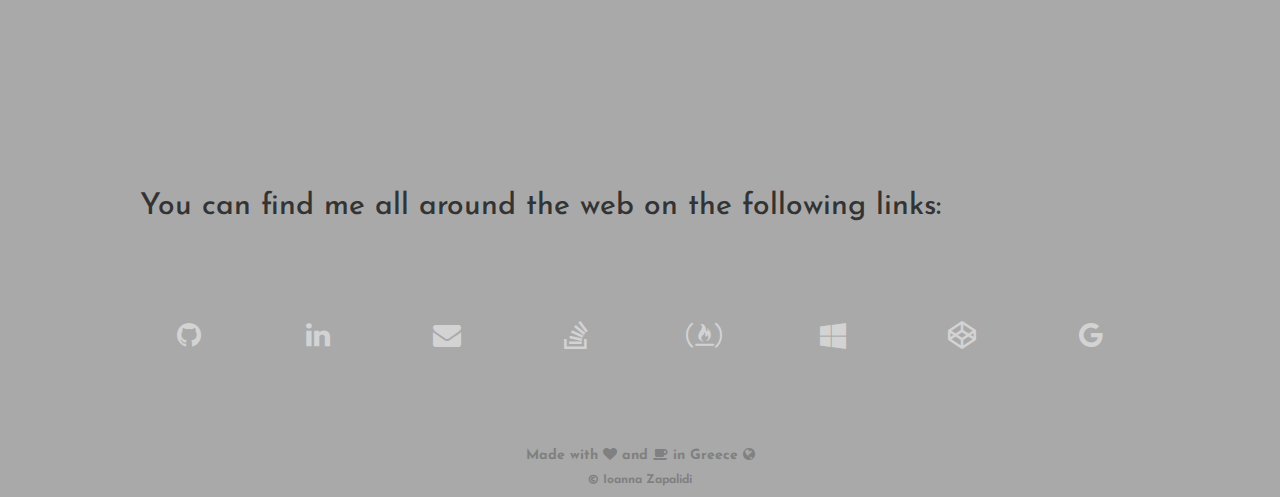
==== commit 4f2d6fdb: "Update index.html" ====
--- a/index.html
+++ b/index.html
@@ -562,7 +562,9 @@
             <div>
                 <a href="https://codepen.io/ZapDos7"><i class="fa fa-brands fa-codepen fa-2x"></i></a>
             </div>
-                        
+            <div>
+                <a href="https://g.dev/zapdos7"><i class="fa fa-brands fa-google fa-2x"></i></a>
+            </div>
           <!--  <div>
                 <a href="https://www.sololearn.com/en/profile/302047"><i class="fa fa-solid fa-2x"></i></a>
             </div>
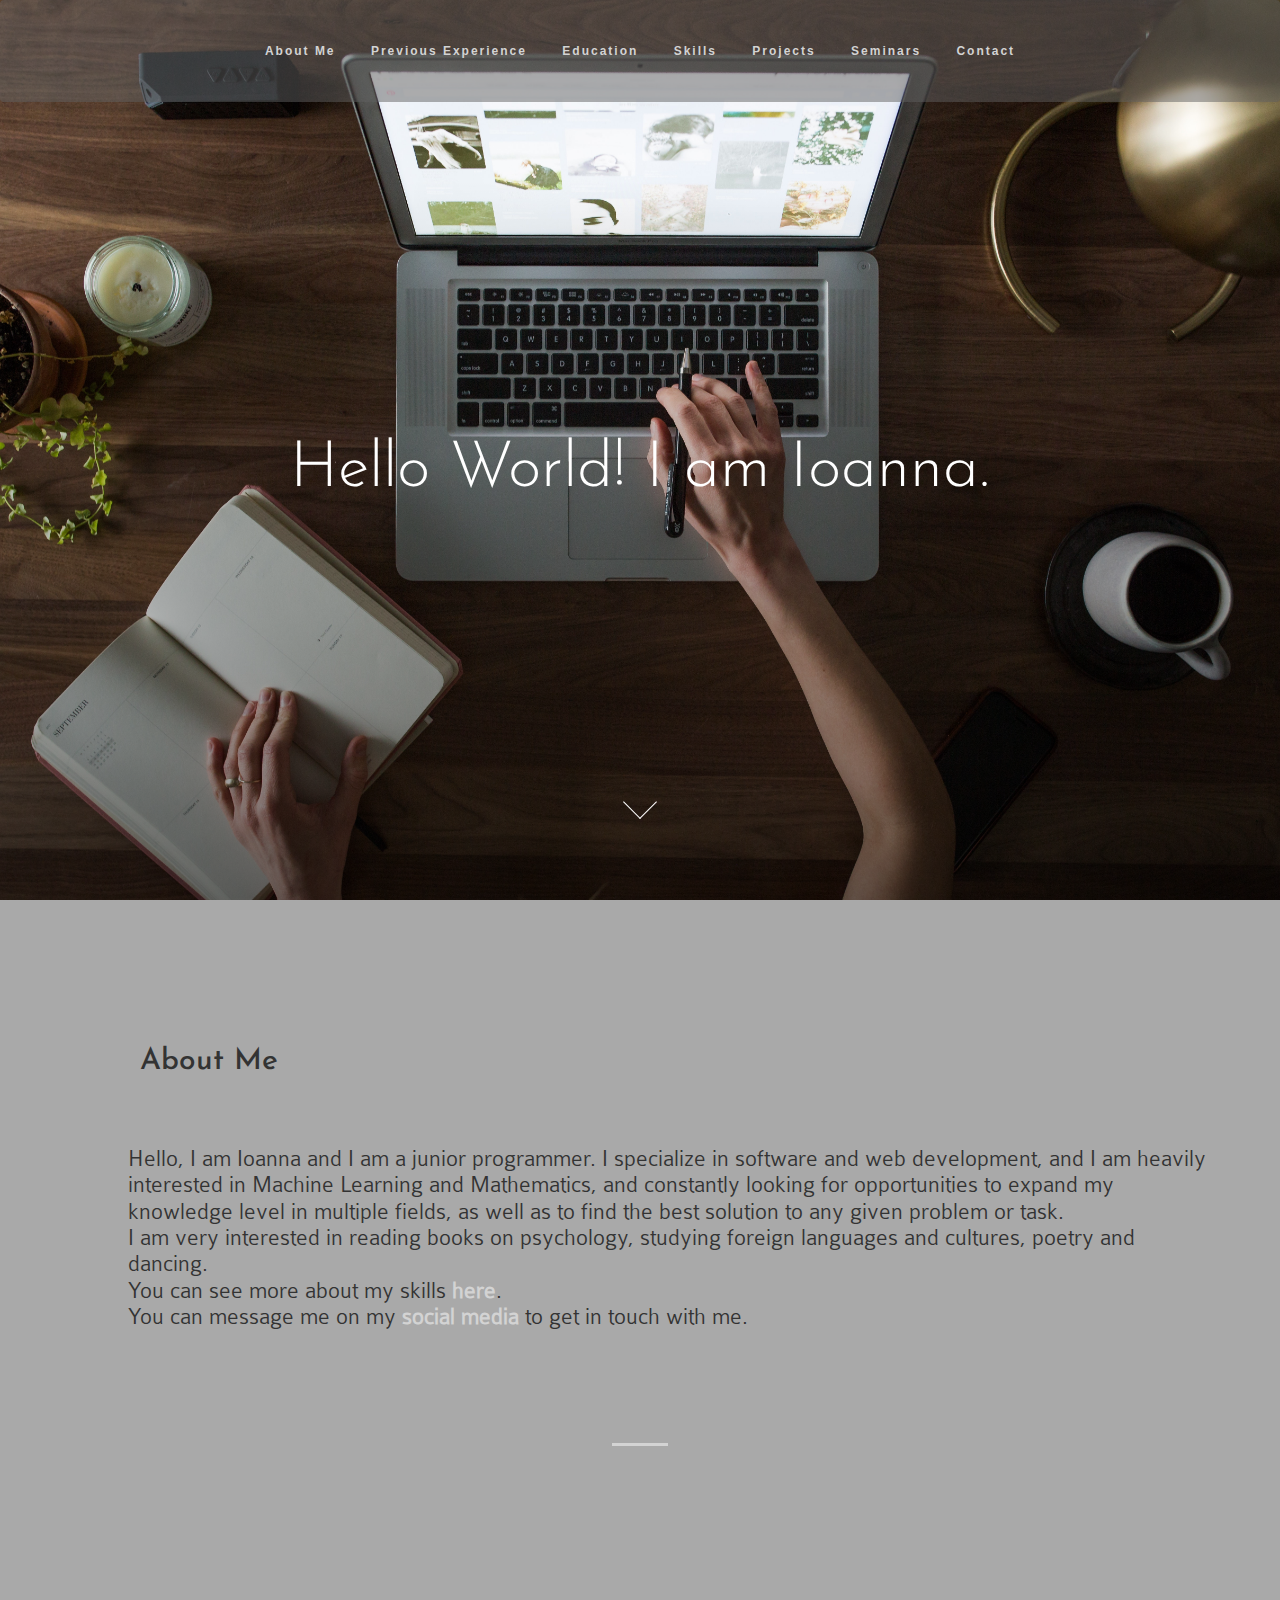
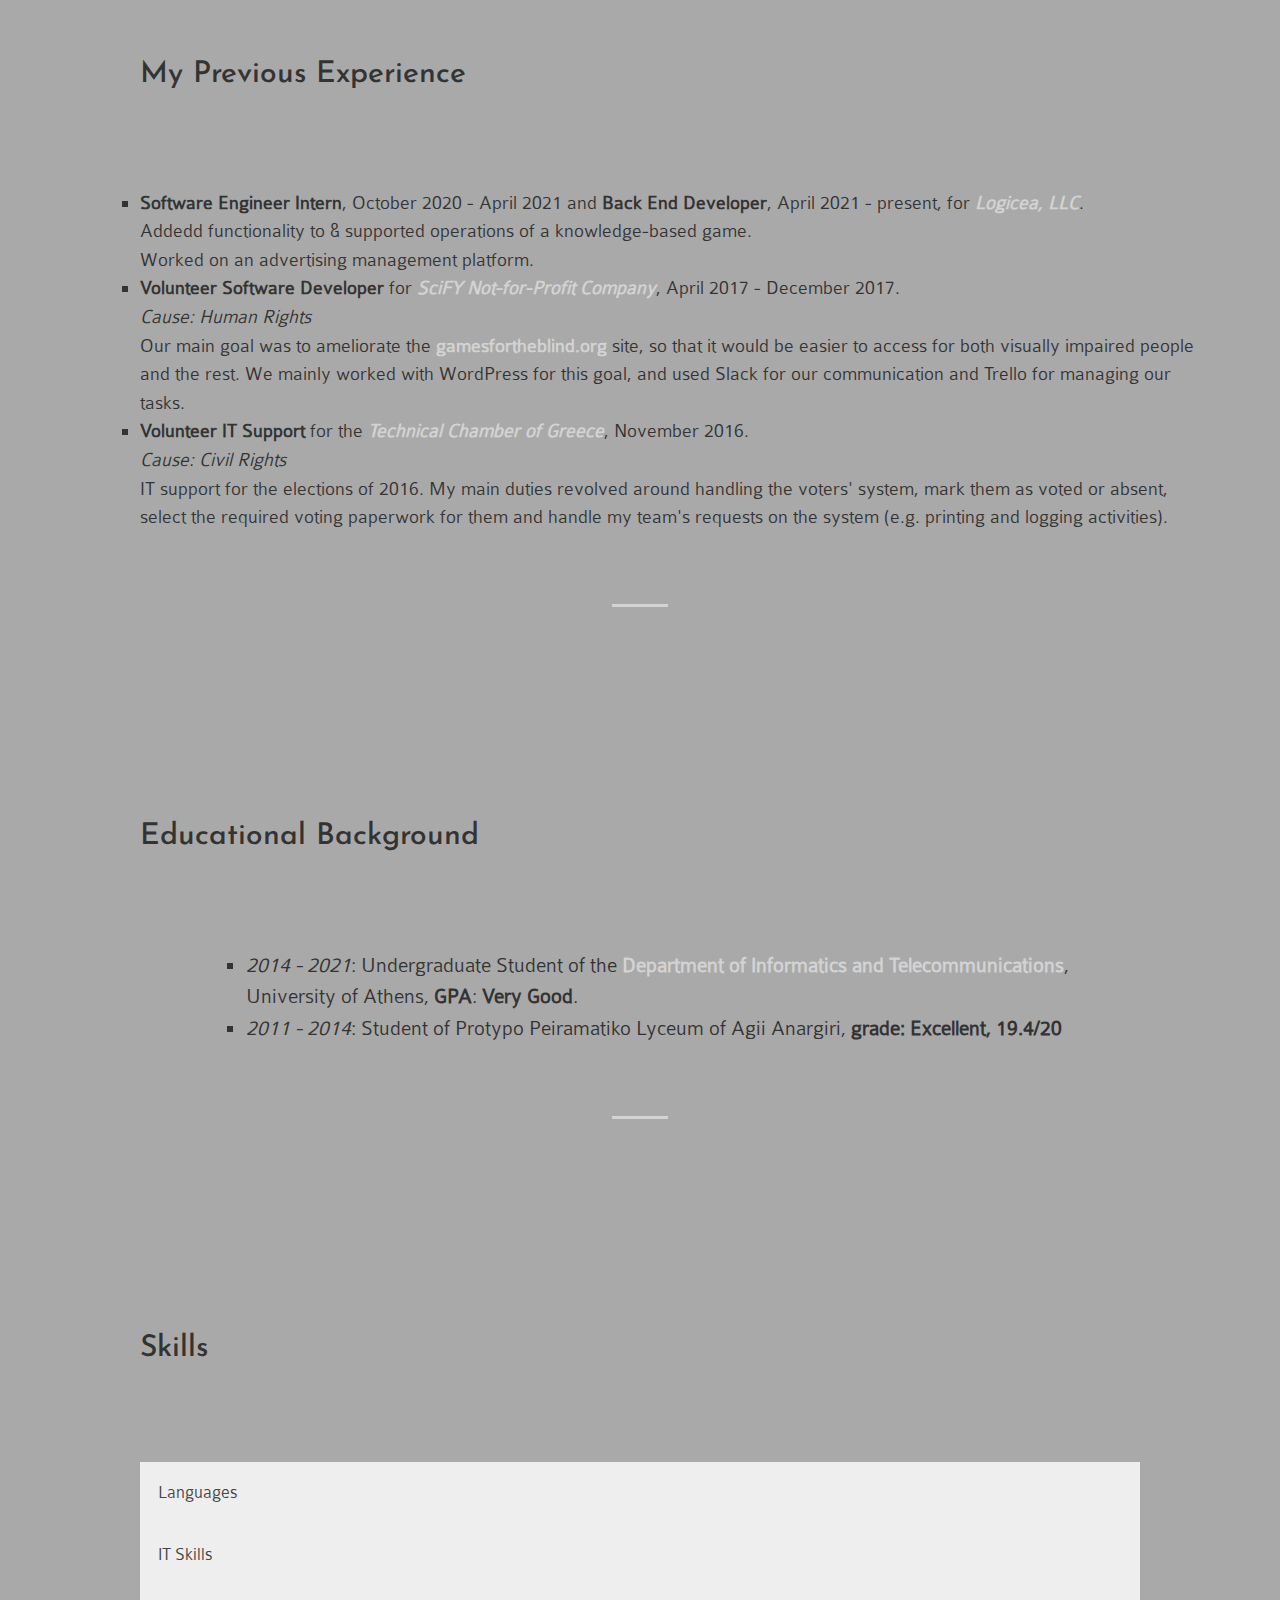
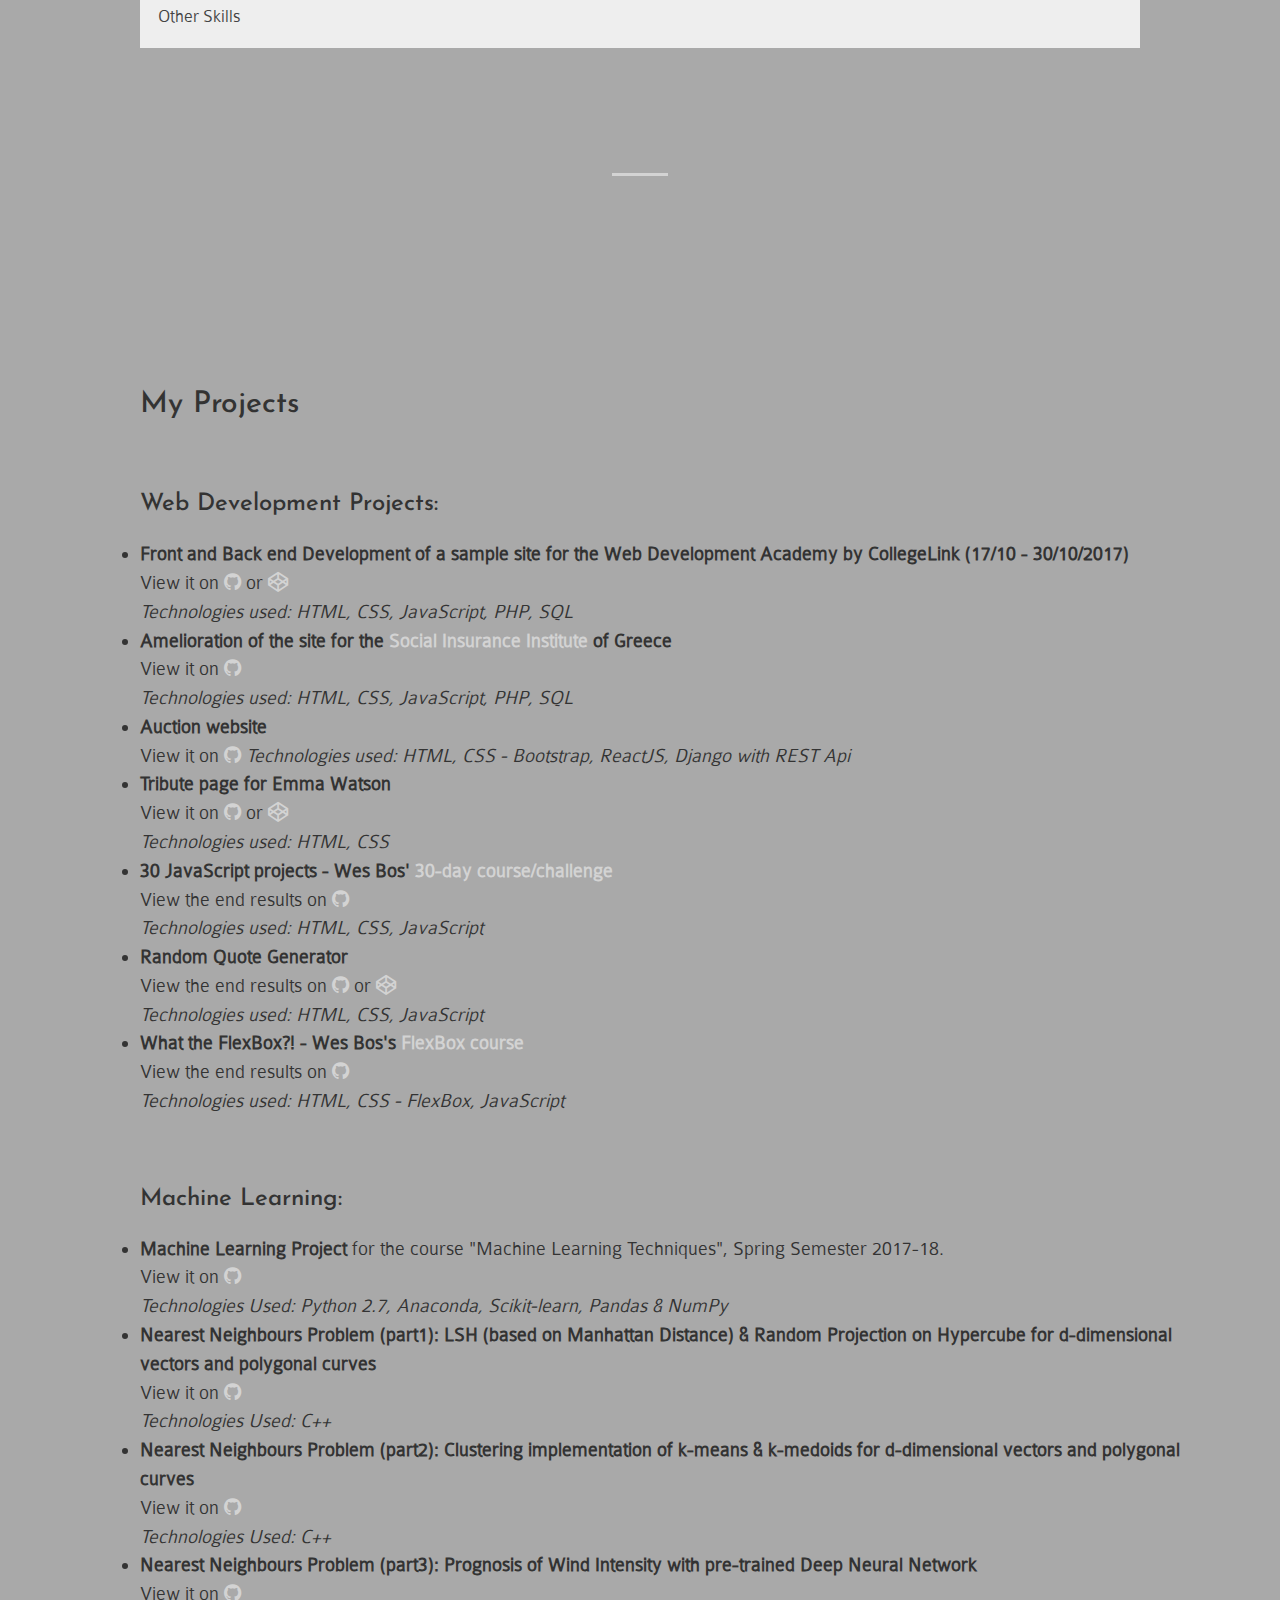
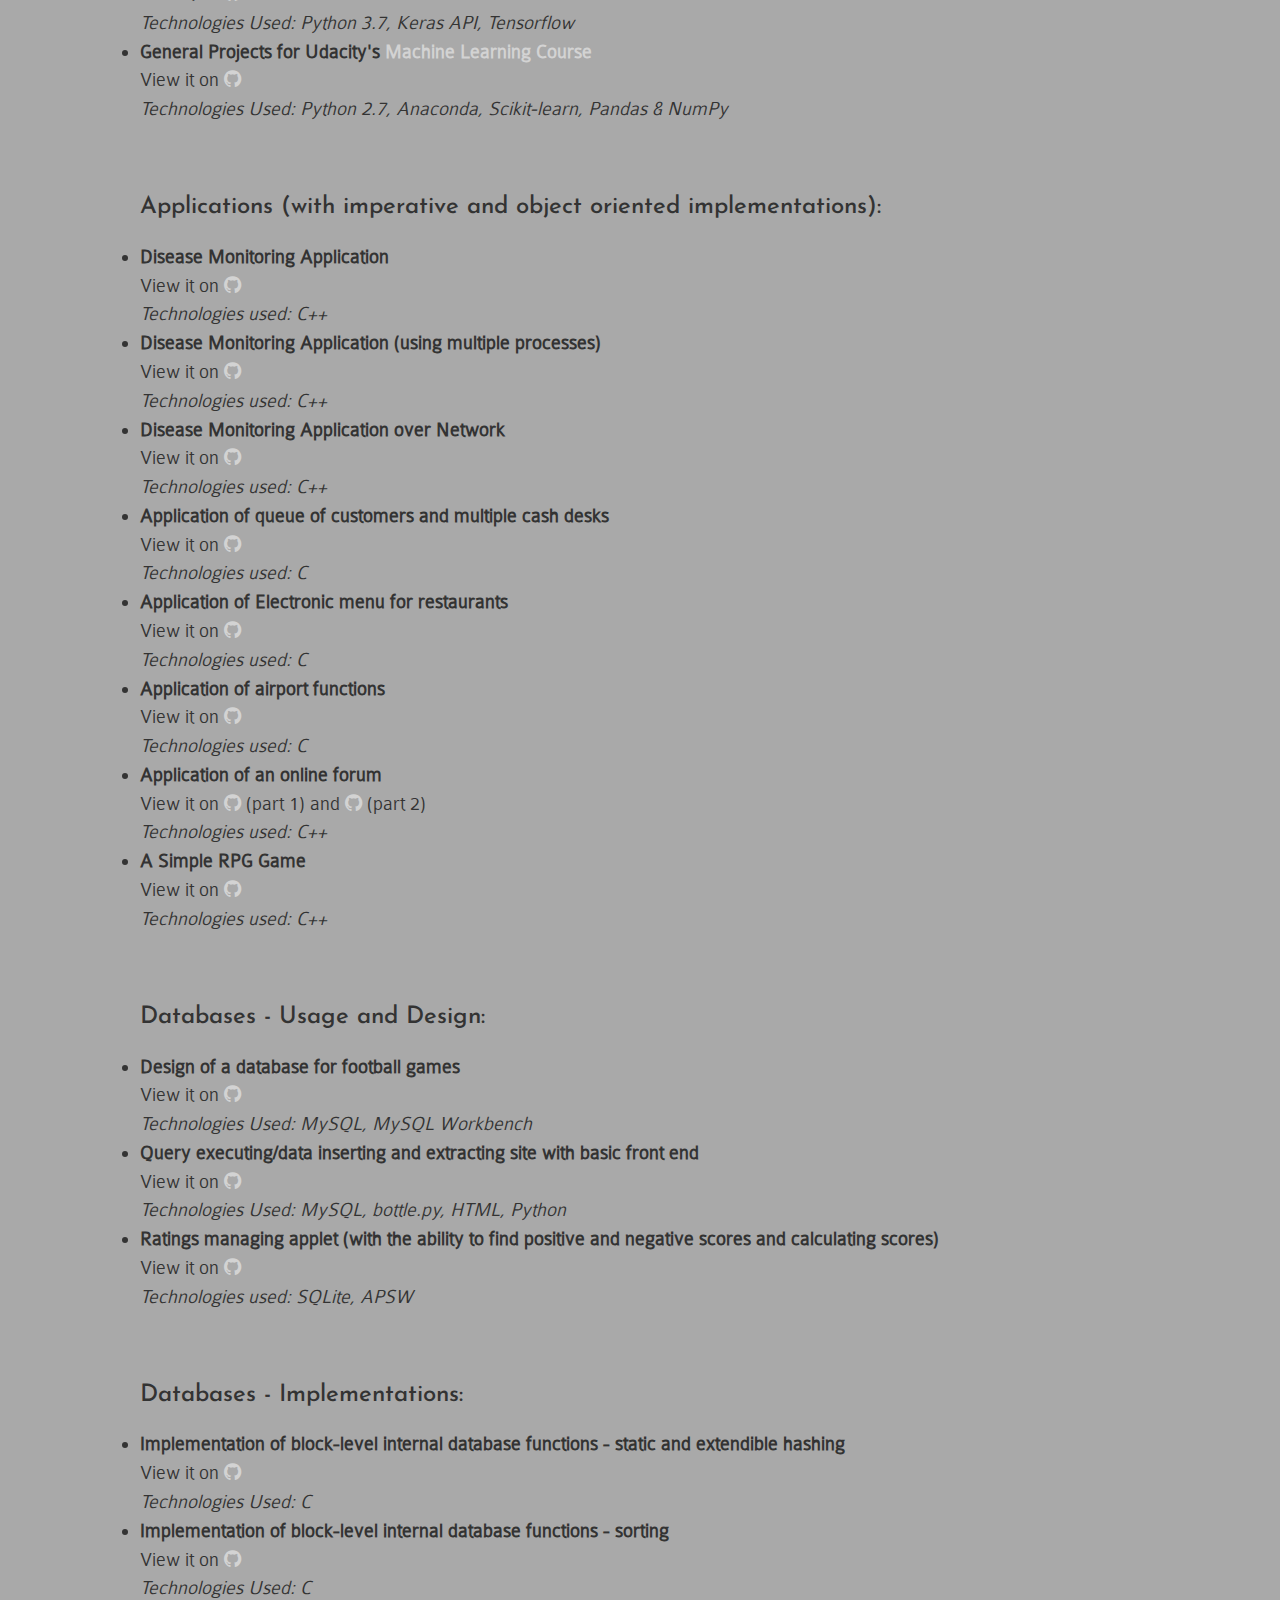
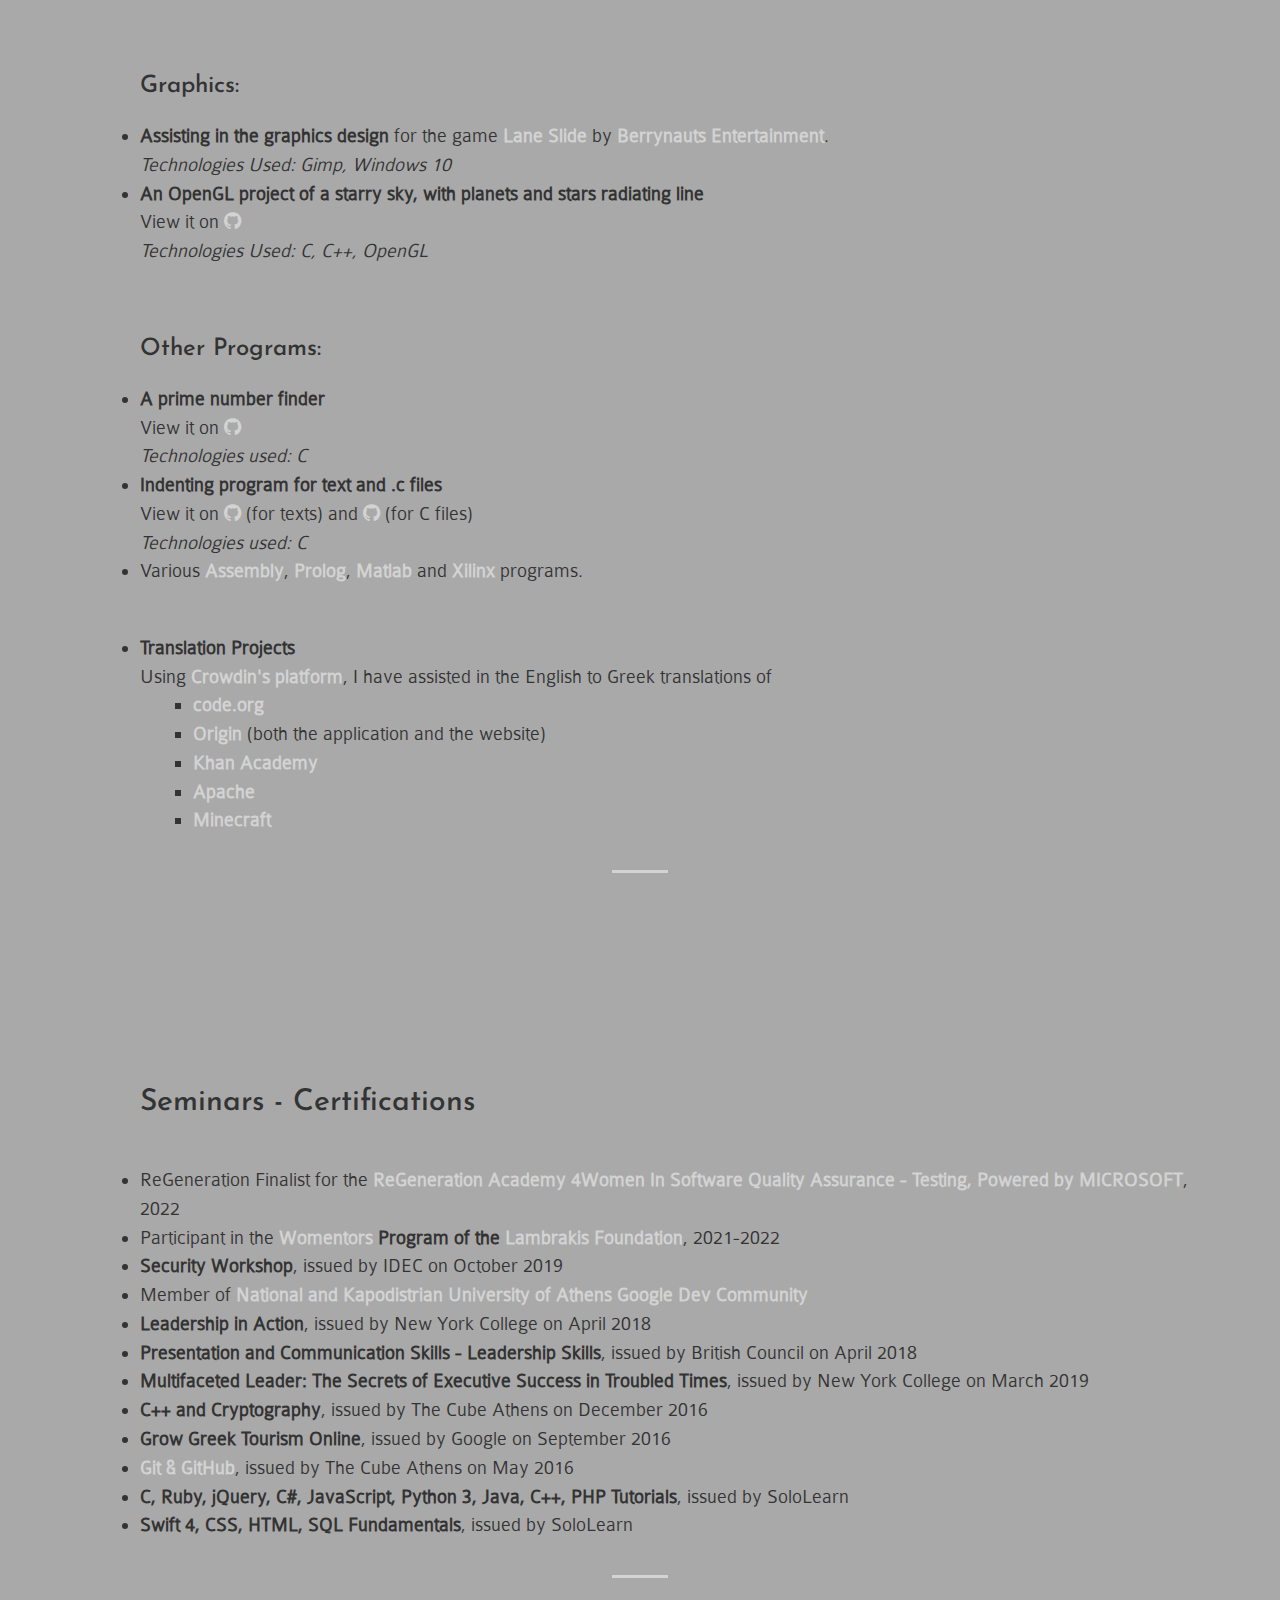
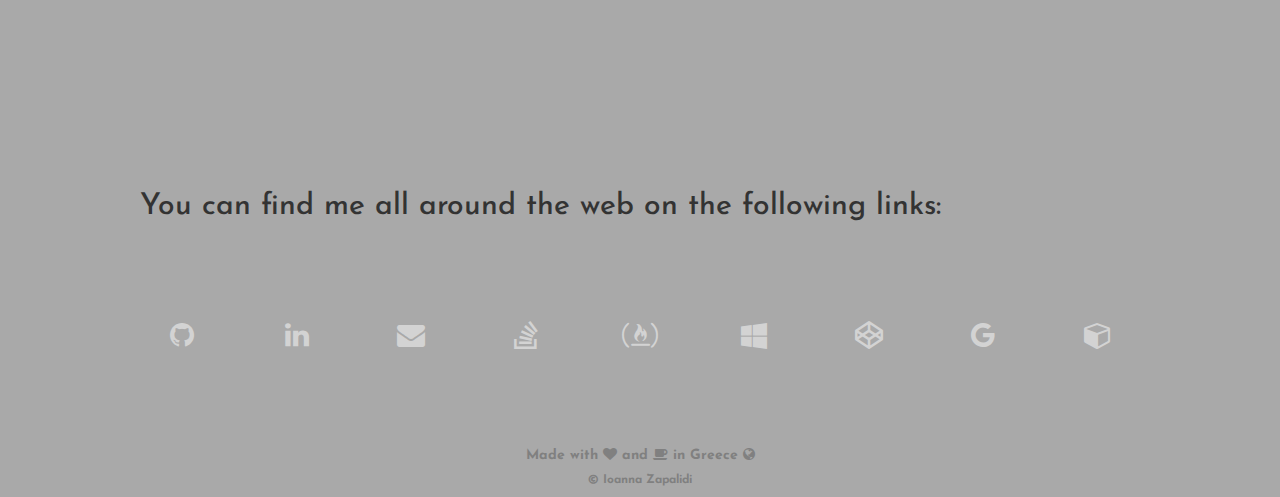
==== commit 568bf6c9: "Update index.html" ====
--- a/index.html
+++ b/index.html
@@ -565,6 +565,9 @@
             <div>
                 <a href="https://g.dev/zapdos7"><i class="fa fa-brands fa-google fa-2x"></i></a>
             </div>
+            <div>
+                <a href="https://www.codingame.com/profile/b7c4b3dab6b414654ea11a923bc6ed5f8305384"><i class="fa fa-brands fa-cube fa-2x"></i></a>
+            </div>
           <!--  <div>
                 <a href="https://www.sololearn.com/en/profile/302047"><i class="fa fa-solid fa-2x"></i></a>
             </div>
